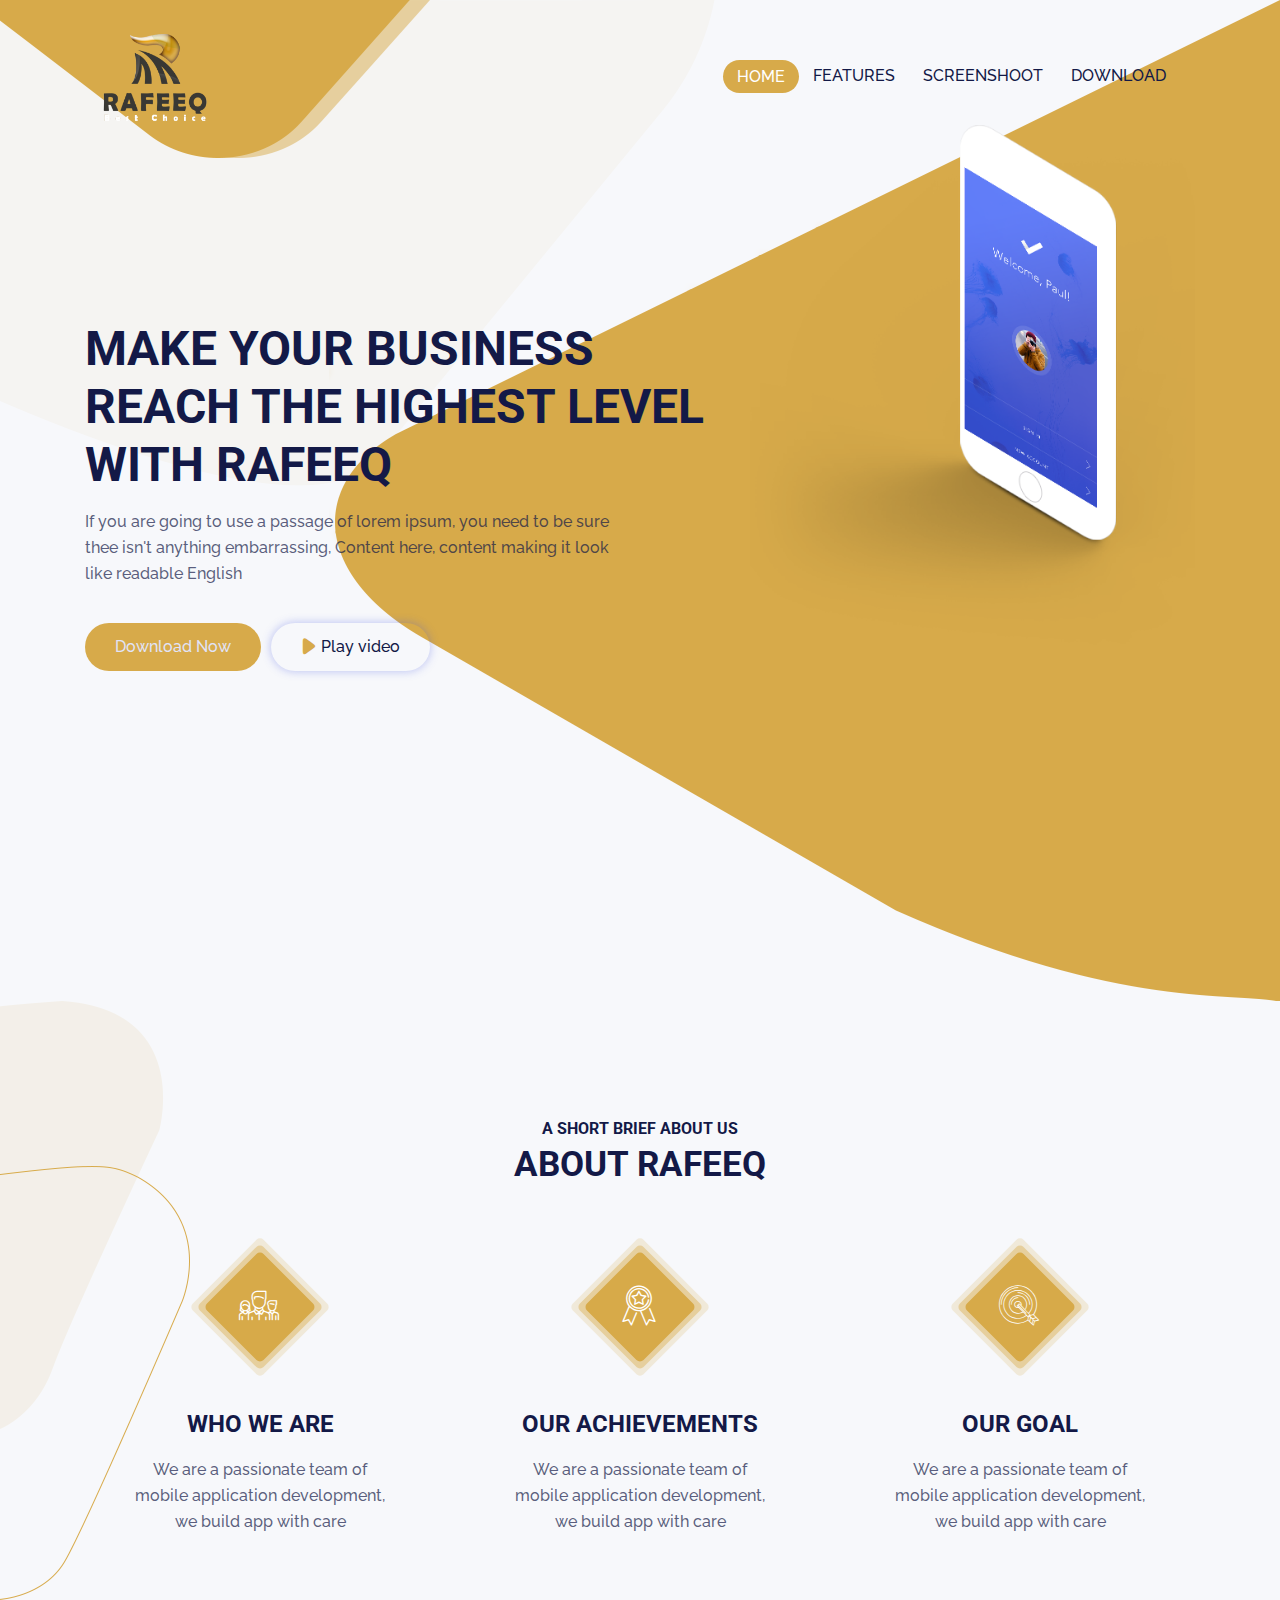
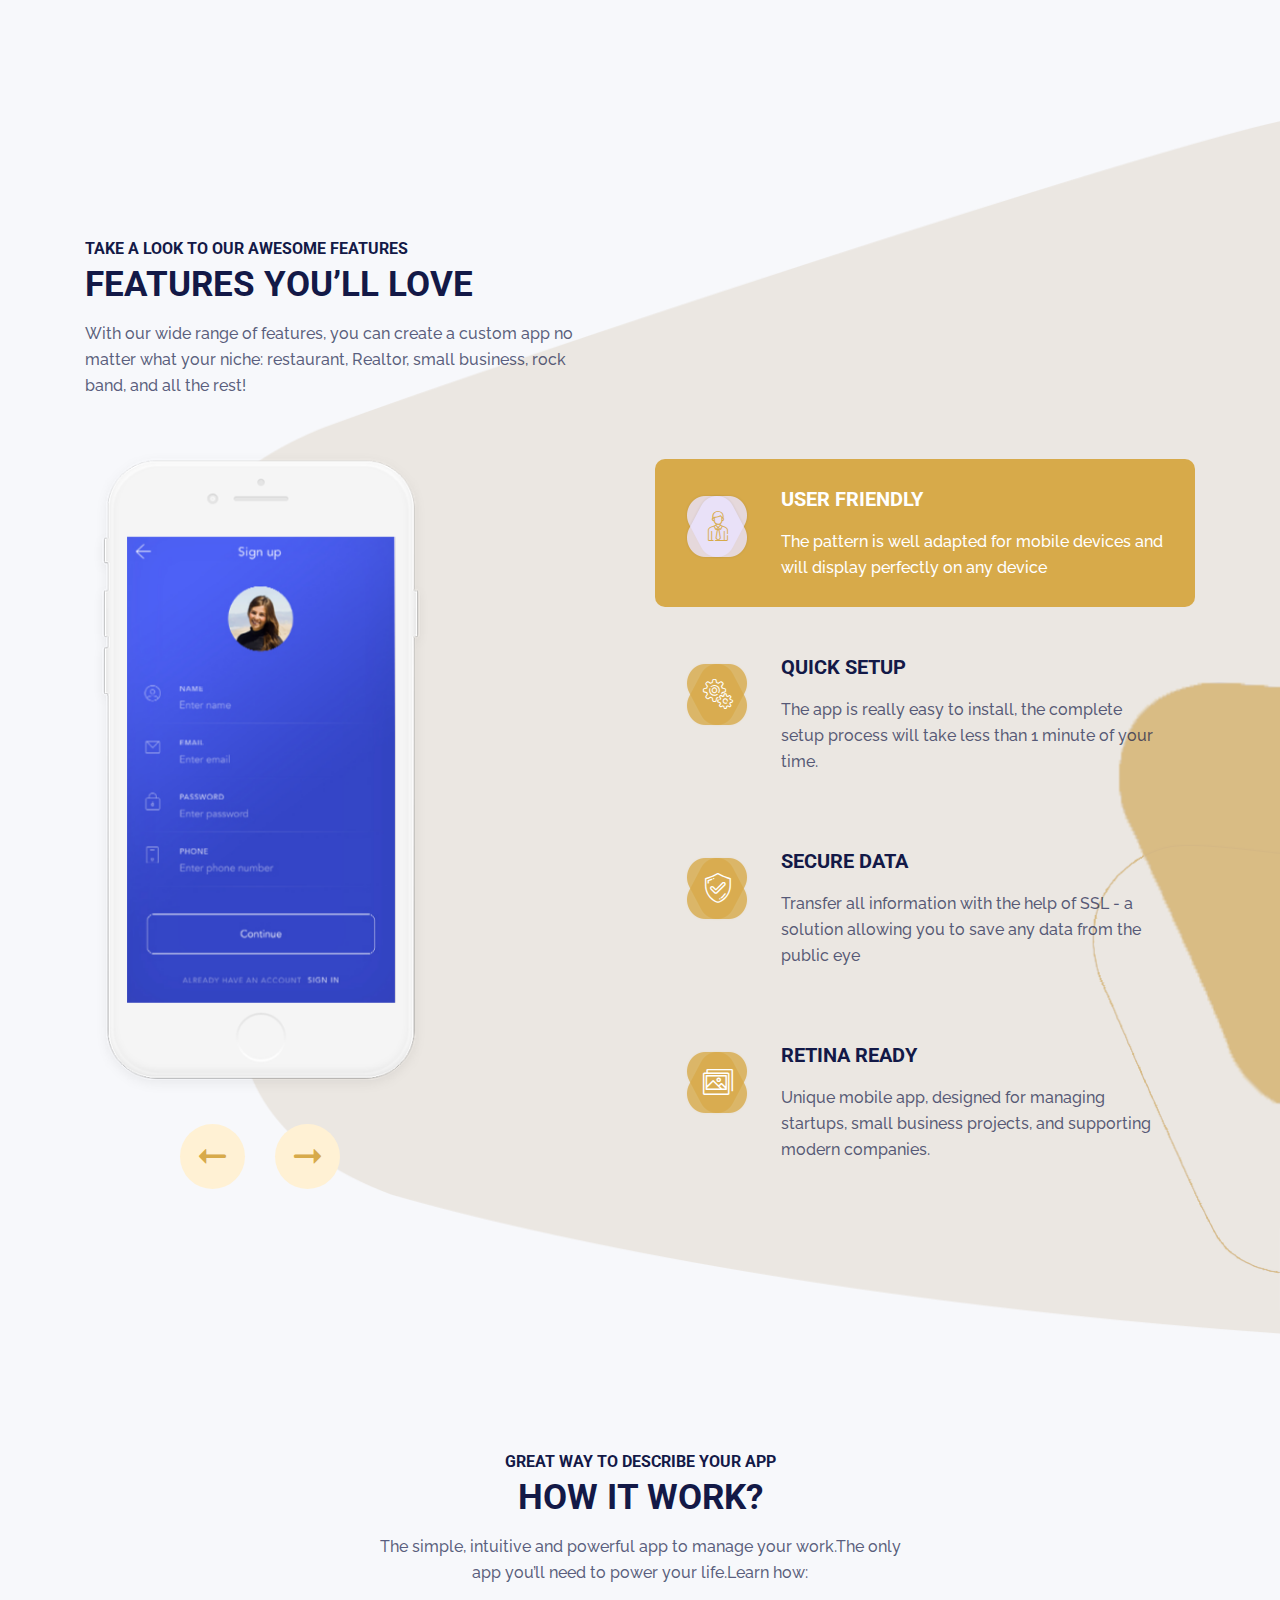
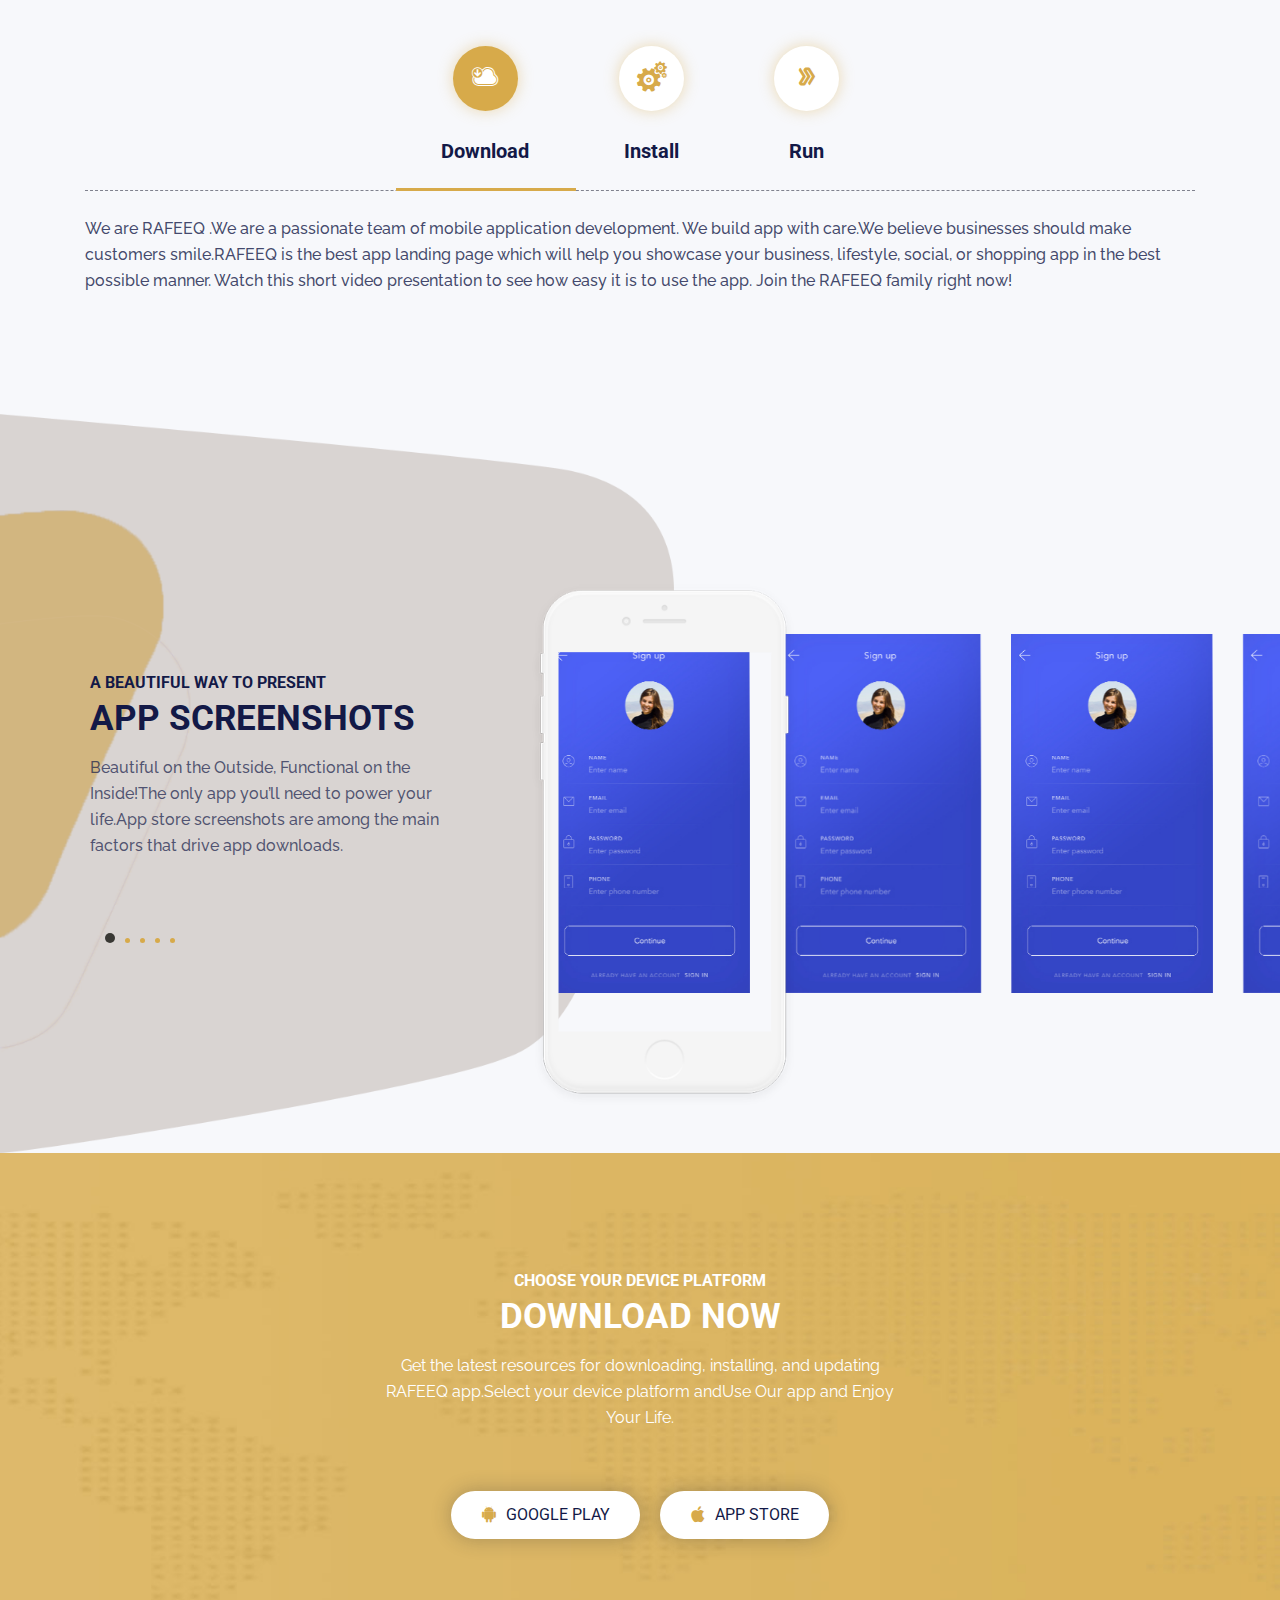
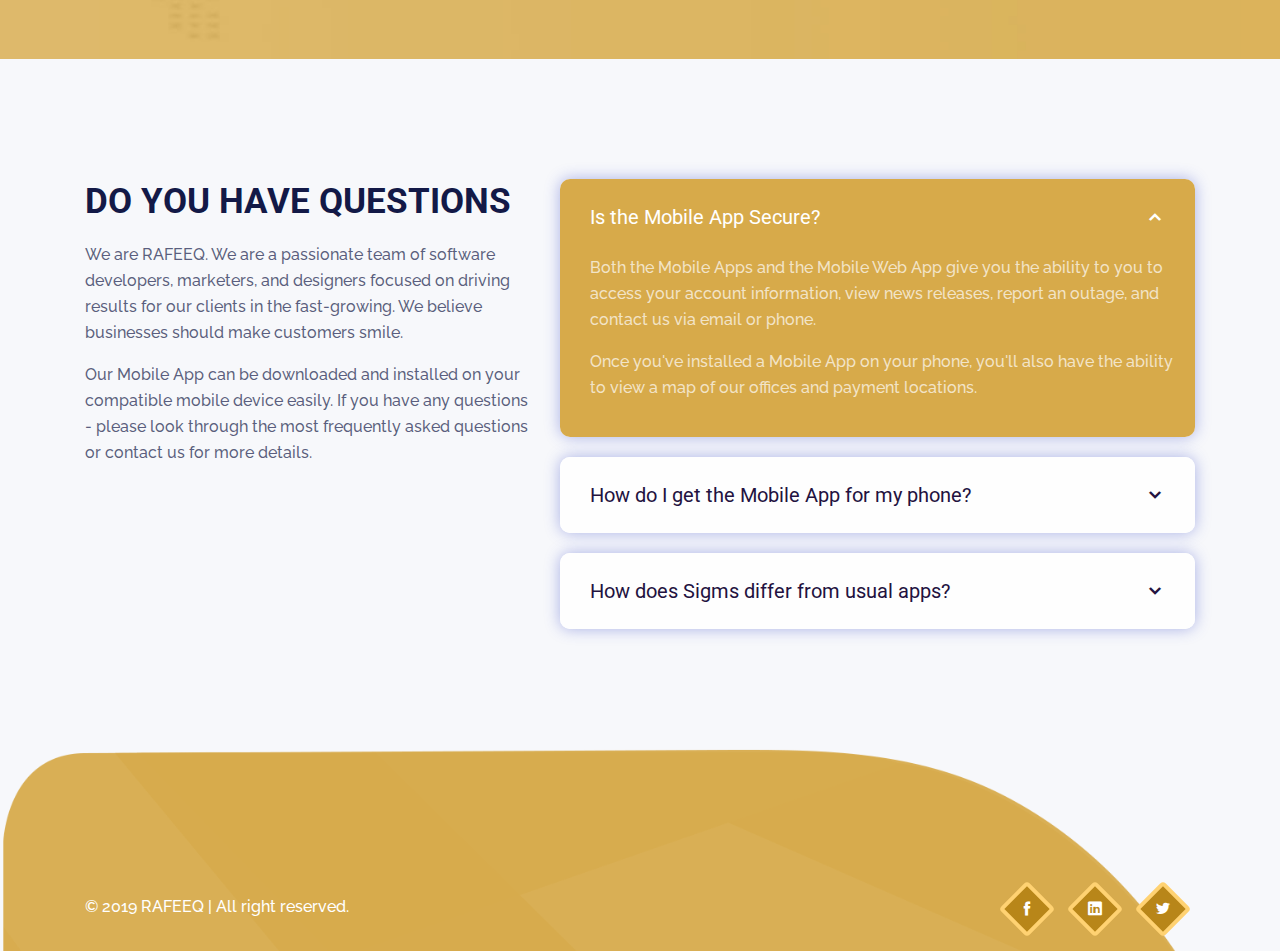
==== index.html @ 451d3808 "filnal" ====
<!DOCTYPE html>
<html lang="en">


<head>
    <meta charset="utf-8">
    <meta http-equiv="X-UA-Compatible" content="IE=edge">
    <meta name="viewport" content="width=device-width, initial-scale=1">
    <title>RAFEEQ</title>
    <!--bootstrap css-->
    <link rel="stylesheet" href="assets/css/bootstrap.min.css">
    <!--magnific popup css-->
    <link rel="stylesheet" href="assets/css/magnific-popup.css">
    <!--icofont css-->
    <link rel="stylesheet" href="assets/css/icofont.min.css">
    <!--icomoon css-->
    <link rel="stylesheet" href="assets/css/icomoon.css">
    <!--swiper css-->
    <link rel="stylesheet" href="assets/css/swiper.min.css">
    <!--owl carousel css-->
    <link rel="stylesheet" href="assets/css/owl.carousel.min.css">
    <!--animate css-->
    <link rel="stylesheet" href="assets/css/animate.css">
    <!--style css-->
    <link rel="stylesheet" href="assets/css/style.css">
    <!--responsive css-->
    <link rel="stylesheet" href="assets/css/responsive.css">
</head>

<body class="home-one">
    <!--start preloader-->
    <div class="preloader">
        <div class="spinner">
            <div class="double-bounce1"></div>
            <div class="double-bounce2"></div>
        </div>
    </div>
    <!--end preloader-->
    <!--start header-->
    <header id="header" class="style-one">
        <div class="container">
            <nav class="navbar navbar-expand-lg">
                <div class="container">
                    <!--Logo-->
                    <div id="logo">
                        <a class="logo" href="#"><img src="assets/images/1.png" alt="logo"></a>
                    </div>
                    <button class="navbar-toggler" type="button" data-toggle="collapse" data-target="#navbarContent" aria-controls="navbarContent" aria-expanded="false" aria-label="Toggle navigation">
                        <span class="icon-bar"><i class="icofont-navigation-menu"></i></span>
                    </button>
                    <!--navbar links-->
                    <div class="collapse navbar-collapse" id="navbarContent">
                        <ul class="navbar-nav ml-auto v1">
                            <li class="nav-item">
                                <a class="nav-link active" href="#" data-scroll-nav="0">HOME</a>
                            </li>
                            <li class="nav-item">
                                <a class="nav-link" href="#" data-scroll-nav="1">FEATURES</a>
                            </li>
                            <li class="nav-item">
                                <a class="nav-link" href="#" data-scroll-nav="2">SCREENSHOOT</a>
                            </li>
                            <li class="nav-item">
                                <a class="nav-link" href="#" data-scroll-nav="5">DOWNLOAD</a>
                            </li>
                        </ul>
                    </div>
                </div>
            </nav>
        </div>
    </header>
    <!--end header-->
    <!--start hero area-->
    <section id="hero-area" class="bg" data-scroll-index="0">
        <div class="container">
            <div class="row">
                <!--start hero content-->
                <div class="col-lg-7 col-md-6">
                    <div class="hero-content">
                        <h1>Make your business reach the highest level with RAFEEQ</h1>
                        <p>If you are going to use a passage of lorem ipsum, you need to be sure thee isn't anything embarrassing, Content here, content making it look like readable English</p>
                        <div class="hero-btns">
                            <a class="bg" href="#">Download Now</a><a class="popup-video" href="https://www.youtube.com/watch?v=clXBiR01kUM"><i class="icofont-ui-play"></i> Play video</a>
                        </div>
                    </div>
                </div>
                <!--end hero content-->

                <!--start hero image-->
                <div class="col-lg-5 col-md-6">
                    <div class="hero-image">
                        <img src="assets/images/mobile-1.png" class="img-fluid" alt="">
                    </div>
                </div>
                <!--end hero content-->
            </div>
            <!--start download info-->
            <div class="download-info row">

            </div>
            <!--end download info-->
        </div>
    </section>
    <!--end hero area-->
    <!--start about area-->
    <section id="about-area" class="bg">
        <div class="container">
            <div class="row">
                <!--start section heading-->
                <div class="col-lg-8 offset-lg-2">
                    <div class="section-heading text-center">
                        <h5>A Short brief about us</h5>
                        <h2>About RAFEEQ</h2>
                    </div>
                </div>
                <!--end section heading-->
            </div>
            <div class="row">
                <!--start about single-->
                <div class="col-md-4">
                    <div class="about-single text-center">
                        <div class="icon">
                            <i class="icon-team"></i>
                        </div>
                        <h3>who we are</h3>
                        <p>We are a passionate team of mobile application development, we build app with care</p>
                    </div>
                </div>
                <!--end about single-->
                <!--start about single-->
                <div class="col-md-4">
                    <div class="about-single text-center">
                        <div class="icon">
                            <i class="icon-badge"></i>
                        </div>
                        <h3>our achievements</h3>
                        <p>We are a passionate team of mobile application development, we build app with care</p>
                    </div>
                </div>
                <!--end about single-->
                <!--start about single-->
                <div class="col-md-4">
                    <div class="about-single text-center">
                        <div class="icon">
                            <i class="icon-archery"></i>
                        </div>
                        <h3>our goal</h3>
                        <p>We are a passionate team of mobile application development, we build app with care</p>
                    </div>
                </div>
                <!--end about single-->
            </div>
        </div>
    </section>
    <!--end about area-->
    <!--start features area-->
    <section id="features-area" class="bg" data-scroll-index="1">
        <div class="container">
            <div class="row">
                <!--start section heading-->
                <div class="col-lg-6 col-md-8">
                    <div class="section-heading pr-4">
                        <h5>take a look to our awesome features</h5>
                        <h2>Features you’ll love</h2>
                        <p>With our wide range of features, you can create a custom app no matter what your niche: restaurant, Realtor, small business, rock band, and all the rest!</p>
                    </div>
                </div>
                <!--end section heading-->
            </div>
            <div class="row">
                <!--start features carousel-->
                <div class="col-lg-4 col-md-6">
                    <div class="feature-screen">
                        <div class="feature-frame"></div>
                        <div class="features-carousel owl-carousel">
                            <div class="feat-screen-single">
                                <img src="assets/images/app-screen-1.jpg" class="img-fluid" alt="">
                            </div>
                            <div class="feat-screen-single">
                                <img src="assets/images/app-screen-2.jpg" class="img-fluid" alt="">
                            </div>
                            <div class="feat-screen-single">
                                <img src="assets/images/app-screen-3.jpg" class="img-fluid" alt="">
                            </div>
                            <div class="feat-screen-single">
                                <img src="assets/images/app-screen-2.jpg" class="img-fluid" alt="">
                            </div>
                        </div>
                    </div>
                </div>
                <!--end features carousel-->
                <!--start features items area-->
                <div class="col-lg-6 offset-lg-2 col-md-6">
                    <!--start features single-->
                    <div class="features-single">
                        <a data-owl-item="1" class="feature-link active">
                            <div class="icon">
                                <i class="icon-employee"></i>
                            </div>
                            <div class="content">
                                <h4>User Friendly</h4>
                                <p>The pattern is well adapted for mobile devices and will display perfectly on any device</p>
                            </div>
                        </a>
                    </div>
                    <!--end features single-->
                    <!--start features single-->
                    <div class="features-single">
                        <a data-owl-item="2" class="feature-link">
                            <div class="icon">
                                <i class="icon-gears"></i>
                            </div>
                            <div class="content">
                                <h4>Quick Setup</h4>
                                <p>The app is really easy to install, the complete setup process will take less than 1 minute of your time.</p>
                            </div>
                        </a>
                    </div>
                    <!--end features single-->
                    <!--start features single-->
                    <div class="features-single">
                        <a data-owl-item="3" class="feature-link">
                            <div class="icon">
                                <i class="icon-secure-shield"></i>
                            </div>
                            <div class="content">
                                <h4>Secure Data</h4>
                                <p>Transfer all information with the help of SSL - a solution allowing you to save any data from the public eye</p>
                            </div>
                        </a>
                    </div>
                    <!--end features single-->
                    <!--start features single-->
                    <div class="features-single">
                        <a data-owl-item="4" class="feature-link">
                            <div class="icon">
                                <i class="icon-pictures"></i>
                            </div>
                            <div class="content">
                                <h4>Retina Ready</h4>
                                <p>Unique mobile app, designed for managing startups, small business projects, and supporting modern companies.</p>
                            </div>
                        </a>
                    </div>
                    <!--end features single-->
                </div>
                <!--end features items area-->
            </div>
        </div>
    </section>
    <!--end features area-->

    <!--start how work area-->
    <section id="how-work-area">
        <div class="container">
            <div class="row">
                <!--start section heading-->
                <div class="col-lg-6 offset-lg-3 col-md-8 offset-md-2">
                    <div class="section-heading text-center">
                        <h5>Great Way to Describe Your App</h5>
                        <h2>how it work?</h2>
                        <p>The simple, intuitive and powerful app to manage your work.The only app you’ll need to power your life.Learn how:</p>
                    </div>
                </div>
                <!--end section heading-->
            </div>
            <div class="row">
                <!--start tab content-->
                <div class="col-md-12">
                    <ul class="nav nav-tabs justify-content-center" id="how-work-tab" role="tablist">
                        <li class="nav-item text-center">
                            <a class="nav-link active bx-shadow" data-toggle="tab" href="#download" role="tab" aria-controls="download" aria-selected="true"><i class="icofont-cloud-download"></i></a>
                            <span>Download</span>
                        </li>
                        <li class="nav-item text-center">
                            <a class="nav-link bx-shadow" data-toggle="tab" href="#install" role="tab" aria-controls="install" aria-selected="false"><i class="icofont-ui-settings"></i></a>
                            <span>Install</span>
                        </li>
                        <li class="nav-item text-center">
                            <a class="nav-link bx-shadow" data-toggle="tab" href="#run" role="tab" aria-controls="run" aria-selected="false"><i class="icofont-stylish-right"></i></a>
                            <span>Run</span>
                        </li>
                    </ul>
                    <div class="tab-content" id="how-work-tab-cont">
                        <div class="tab-pane fade show active" id="download" role="tabpanel" aria-labelledby="download">
                            We are RAFEEQ .We are a passionate team of mobile application development. We build app with care.We believe businesses should make customers smile.RAFEEQ is the best app landing page which will help you showcase your business, lifestyle, social, or shopping app in the best possible manner. Watch this short video presentation to see how easy it is to use the app. Join the RAFEEQ family right now!
                        </div>
                        <div class="tab-pane fade" id="install" role="tabpanel" aria-labelledby="install">
                            Lorem ipsum dolor sit amet, consectetuer adipiscing elit. Phasellus hendrerit. Pellentesque aliquet nibh nec urna. In nisi neque, aliquet vel, dapibus id, mattis vel, nisi. Sed pretium, ligula sollicitudin laoreet viverra, tortor libero sodales leo, eget blandit nunc tortor eu nibh. Nullam mollis. Ut justo. Suspendisse potenti.
                        </div>
                        <div class="tab-pane fade" id="run" role="tabpanel" aria-labelledby="run">
                            Sed egestas, ante et vulputate volutpat, eros pede semper est, vitae luctus metus libero eu augue. Morbi purus libero, faucibus adipiscing, commodo quis, gravida id, est. Sed lectus. Praesent elementum hendrerit tortor. Sed semper lorem at felis. Vestibulum volutpat, lacus a ultrices sagittis, mi neque euismod dui, eu pulvinar nunc sapien ornare nisl. Phasellus pede arcu, dapibus eu, fermentum.
                        </div>
                    </div>
                </div>
                <!--end tab content-->
            </div>
        </div>
    </section>
    <!--end how work area-->
    <!--start screenshot area-->
    <section id="screen-area" class="bg" data-scroll-index="2">
        <div class="container-fluid">
            <div class="row">
                <!--start section heading-->
                <div class="col-md-5">
                    <div class="section-heading screen">
                        <h5>A beautiful way to present</h5>
                        <h2>app screenshots</h2>
                        <p>Beautiful on the Outside, Functional on the Inside!The only app you’ll need to power your life.App store screenshots are among the main factors that drive app downloads.</p>
                    </div>
                </div>
                <!--end section heading-->
                <div class="col-md-7">
                    <div class="screen-carousel-wrap-default">
                        <div class="app-frame-default">
                            <img class="img-fluid" src="assets/images/app-frame.png" alt="image">
                        </div>
                        <div class="screen-carousel-default owl-carousel">
                            <div class="screen-single">
                                <img class="img-fluid" src="assets/images/app-screen-1.jpg" alt="image">
                            </div>
                            <div class="screen-single">
                                <img class="img-fluid" src="assets/images/app-screen-1.jpg" alt="image">
                            </div>
                            <div class="screen-single">
                                <img class="img-fluid" src="assets/images/app-screen-1.jpg" alt="image">
                            </div>
                            <div class="screen-single">
                                <img class="img-fluid" src="assets/images/app-screen-1.jpg" alt="image">
                            </div>
                            <div class="screen-single">
                                <img class="img-fluid" src="assets/images/app-screen-1.jpg" alt="image">
                            </div>
                            <div class="screen-single">
                                <img class="img-fluid" src="assets/images/app-screen-1.jpg" alt="image">
                            </div>
                            <div class="screen-single">
                                <img class="img-fluid" src="assets/images/app-screen-1.jpg" alt="image">
                            </div>
                            <div class="screen-single">
                                <img class="img-fluid" src="assets/images/app-screen-1.jpg" alt="image">
                            </div>
                            <div class="screen-single">
                                <img class="img-fluid" src="assets/images/app-screen-1.jpg" alt="image">
                            </div>
                            <div class="screen-single">
                                <img class="img-fluid" src="assets/images/app-screen-1.jpg" alt="image">
                            </div>
                            <div class="screen-single">
                                <img class="img-fluid" src="assets/images/app-screen-1.jpg" alt="image">
                            </div>
                            <div class="screen-single">
                                <img class="img-fluid" src="assets/images/app-screen-1.jpg" alt="image">
                            </div>
                            <div class="screen-single">
                                <img class="img-fluid" src="assets/images/app-screen-1.jpg" alt="image">
                            </div>
                            <div class="screen-single">
                                <img class="img-fluid" src="assets/images/app-screen-1.jpg" alt="image">
                            </div>
                            <div class="screen-single">
                                <img class="img-fluid" src="assets/images/app-screen-1.jpg" alt="image">
                            </div>
                            <div class="screen-single">
                                <img class="img-fluid" src="assets/images/app-screen-1.jpg" alt="image">
                            </div>
                            <div class="screen-single">
                                <img class="img-fluid" src="assets/images/app-screen-1.jpg" alt="image">
                            </div>
                        </div>
                    </div>
                </div>
            </div>
        </div>
    </section>
    <!--start screenshot area-->
    <!--start download area-->
    <section id="download-area" class="bg bg-cover" data-scroll-index="5">
        <div class="container">
            <div class="row">
                <!--start section heading-->
                <div class="col-lg-6 offset-lg-3 col-md-10 offset-md-1">
                    <div class="section-heading text-center">
                        <h5 class="text-white">Choose your device platform</h5>
                        <h2 class="text-white">Download now</h2>
                        <p class="text-white font-weight-normal">Get the latest resources for downloading, installing, and updating RAFEEQ app.Select your device platform andUse Our app and Enjoy Your Life. </p>
                    </div>
                </div>
                <!--end section heading-->
            </div>
            <div class="row">
                <!--start download buttons-->
                <div class="col-lg-12">
                    <div class="download-btns text-center">
                        <ul>
                            <li><a href="#"><i class="icofont-brand-android-robot"></i> GOOGLE PLAY</a></li>
                            <li><a href="#"><i class="icofont-brand-apple"></i> APP STORE</a></li>
                        </ul>
                    </div>
                </div>
                <!--end download buttons-->
            </div>
        </div>
    </section>
    <!--end download area-->
    <!--start faq area-->
    <section id="faq-area">
        <div class="container">
            <div class="row">
                <div class="col-lg-5 col-md-6">
                    <div class="faq-content">
                        <h2>Do you have questions</h2>
                        <p>We are RAFEEQ. We are a passionate team of software developers, marketers, and designers focused on driving results for our clients in the fast-growing. We believe businesses should make customers smile.</p>
                        <p>Our Mobile App can be downloaded and installed on your compatible mobile device easily. If you have any questions - please look through the most frequently asked questions or contact us for more details.</p>
                    </div>
                </div>
                <!--start faq accordian-->
                <div class="col-lg-7 col-md-6">
                    <div id="accordion" class="bg" role="tablist">
                        <!--start faq single-->
                        <div class="card">
                            <div class="card-header active" role="tab" id="headingOne">
                                <h5 class="mb-0">
                                    <a data-toggle="collapse" href="#collapseOne" aria-expanded="true" aria-controls="collapseOne">Is the Mobile App Secure?</a>
                                </h5>
                            </div>
                            <div id="collapseOne" class="collapse show" role="tabpanel" aria-labelledby="headingOne" data-parent="#accordion">
                                <div class="card-body">
                                    <p class="text-light">Both the Mobile Apps and the Mobile Web App give you the ability to you to access your account information, view news releases, report an outage, and contact us via email or phone.</p>
                                    <p class="text-light">Once you've installed a Mobile App on your phone, you'll also have the ability to view a map of our offices and payment locations.</p>
                                </div>
                            </div>
                        </div>
                        <!--end faq single-->
                        <!--start faq single-->
                        <div class="card">
                            <div class="card-header" role="tab" id="headingTwo">
                                <h5 class="mb-0">
                                    <a class="collapsed" data-toggle="collapse" href="#collapseTwo" aria-expanded="false" aria-controls="collapseTwo">How do I get the Mobile App for my phone?</a>
                                </h5>
                            </div>
                            <div id="collapseTwo" class="collapse" role="tabpanel" aria-labelledby="headingTwo" data-parent="#accordion">
                                <div class="card-body">
                                    <p class="text-light">Both the Mobile Apps and the Mobile Web App give you the ability to you to access your account information, view news releases, report an outage, and contact us via email or phone.</p>
                                    <p class="text-light">Once you've installed a Mobile App on your phone, you'll also have the ability to view a map of our offices and payment locations.</p>
                                </div>
                            </div>
                        </div>
                        <!--end faq single-->
                        <!--start faq single-->
                        <div class="card">
                            <div class="card-header" role="tab" id="headingThree">
                                <h5 class="mb-0">
                                    <a class="collapsed" data-toggle="collapse" href="#collapseThree" aria-expanded="false" aria-controls="collapseThree">How does Sigms differ from usual apps? </a>
                                </h5>
                            </div>
                            <div id="collapseThree" class="collapse" role="tabpanel" aria-labelledby="headingThree" data-parent="#accordion">
                                <div class="card-body">
                                    <p class="text-light">Both the Mobile Apps and the Mobile Web App give you the ability to you to access your account information, view news releases, report an outage, and contact us via email or phone.</p>
                                    <p class="text-light">Once you've installed a Mobile App on your phone, you'll also have the ability to view a map of our offices and payment locations.</p>
                                </div>
                            </div>
                        </div>
                        <!--end faq single-->
                    </div>
                </div>
                <!--end faq accordian-->
            </div>
        </div>
    </section>
    <!--end faq area-->
    <!--start footer-->
    <footer id="footer" class="bg bg-cover">
        <div class="container">
            <div class="footer-bottom">
                <div class="row">
                    <div class="col-md-6">
                        <div class="copyright-text">
                            <p class="text-white m-0">&copy; 2019 RAFEEQ | All right reserved.</p>
                        </div>
                    </div>
                    <div class="col-md-6">
                        <div class="footer-social text-right">
                            <ul>
                                <li><a href="#"><span><i class="icofont-facebook"></i></span></a></li>
                                <li><a href="#"><span><i class="icofont-linkedin"></i></span></a></li>
                                <li><a href="#"><span><i class="icofont-twitter"></i></span></a></li>
                            </ul>
                        </div>
                    </div>
                </div>
            </div>
        </div>
    </footer>
    <!--end footer-->
    <!--jQuery js-->
    <script src="assets/js/jquery-3.3.1.min.js"></script>
    <!--proper js-->
    <script src="assets/js/popper.min.js"></script>
    <!--bootstrap js-->
    <script src="assets/js/bootstrap.min.js"></script>
    <!--swiper js-->
    <script src="assets/js/swiper.min.js"></script>
    <!--counter js-->
    <script src="assets/js/waypoints.js"></script>
    <script src="assets/js/counterup.min.js"></script>
    <!--magnic popup js-->
    <script src="assets/js/magnific-popup.min.js"></script>
    <!--owl carousel js-->
    <script src="assets/js/owl.carousel.min.js"></script>
    <!--scrollIt js-->
    <script src="assets/js/scrollIt.min.js"></script>
    <!--validator js-->
    <script src="assets/js/validator.min.js"></script>
    <!--contact js-->
    <script src="assets/js/contact.js"></script>
    <!--main js-->
    <script src="assets/js/custom.js"></script>

</body>


</html>
---- assets/css/icomoon.css ----
@font-face {
  font-family: 'icomoon';
  src:  url('../fonts/icomoonded3.eot?m8hnq7');
  src:  url('../fonts/icomoonded3.eot?m8hnq7#iefix') format('embedded-opentype'),
    url('../fonts/icomoonded3.ttf?m8hnq7') format('truetype'),
    url('../fonts/icomoonded3.woff?m8hnq7') format('woff'),
    url('../fonts/icomoonded3.svg?m8hnq7#icomoon') format('svg');
  font-weight: normal;
  font-style: normal;
}

[class^="icon-"], [class*=" icon-"] {
  /* use !important to prevent issues with browser extensions that change fonts */
  font-family: 'icomoon' !important;
  speak: none;
  font-style: normal;
  font-weight: normal;
  font-variant: normal;
  text-transform: none;
  line-height: 1;

  /* Better Font Rendering =========== */
  -webkit-font-smoothing: antialiased;
  -moz-osx-font-smoothing: grayscale;
}

.icon-archery:before {
  content: "\e900";
}
.icon-badge:before {
  content: "\e901";
}
.icon-cloud-computing:before {
  content: "\e902";
}
.icon-dimond:before {
  content: "\e903";
}
.icon-download-cloud:before {
  content: "\e904";
}
.icon-employee:before {
  content: "\e905";
}
.icon-gears:before {
  content: "\e906";
}
.icon-hand:before {
  content: "\e907";
}
.icon-pictures:before {
  content: "\e908";
}
.icon-plane:before {
  content: "\e909";
}
.icon-right-arrow:before {
  content: "\e90a";
}
.icon-rocket:before {
  content: "\e90b";
}
.icon-secure-shield:before {
  content: "\e90c";
}
.icon-shooting-star:before {
  content: "\e90d";
}
.icon-smartphone:before {
  content: "\e90e";
}
.icon-support:before {
  content: "\e90f";
}
.icon-team1:before {
  content: "\e910";
}
.icon-team:before {
  content: "\e911";
}
.icon-trophy:before {
  content: "\e912";
}
.icon-utensils:before {
  content: "\e913";
}
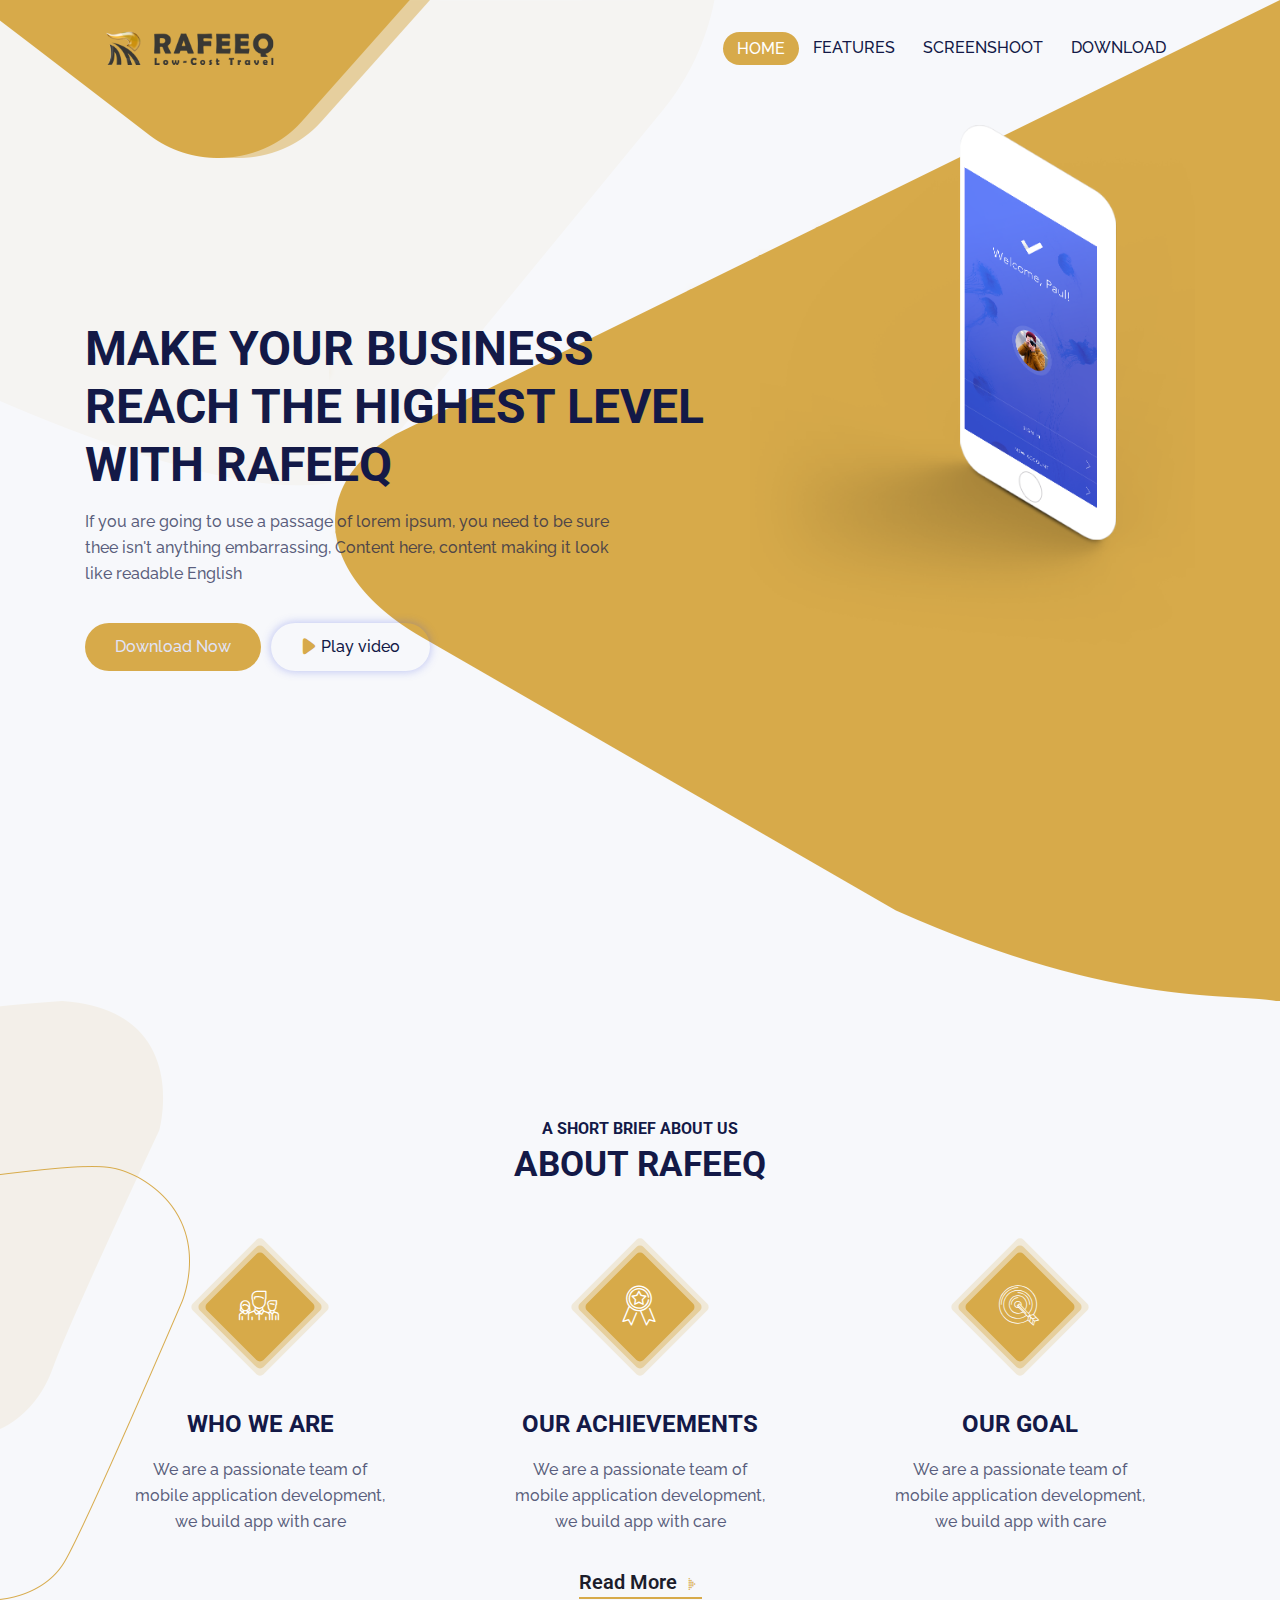
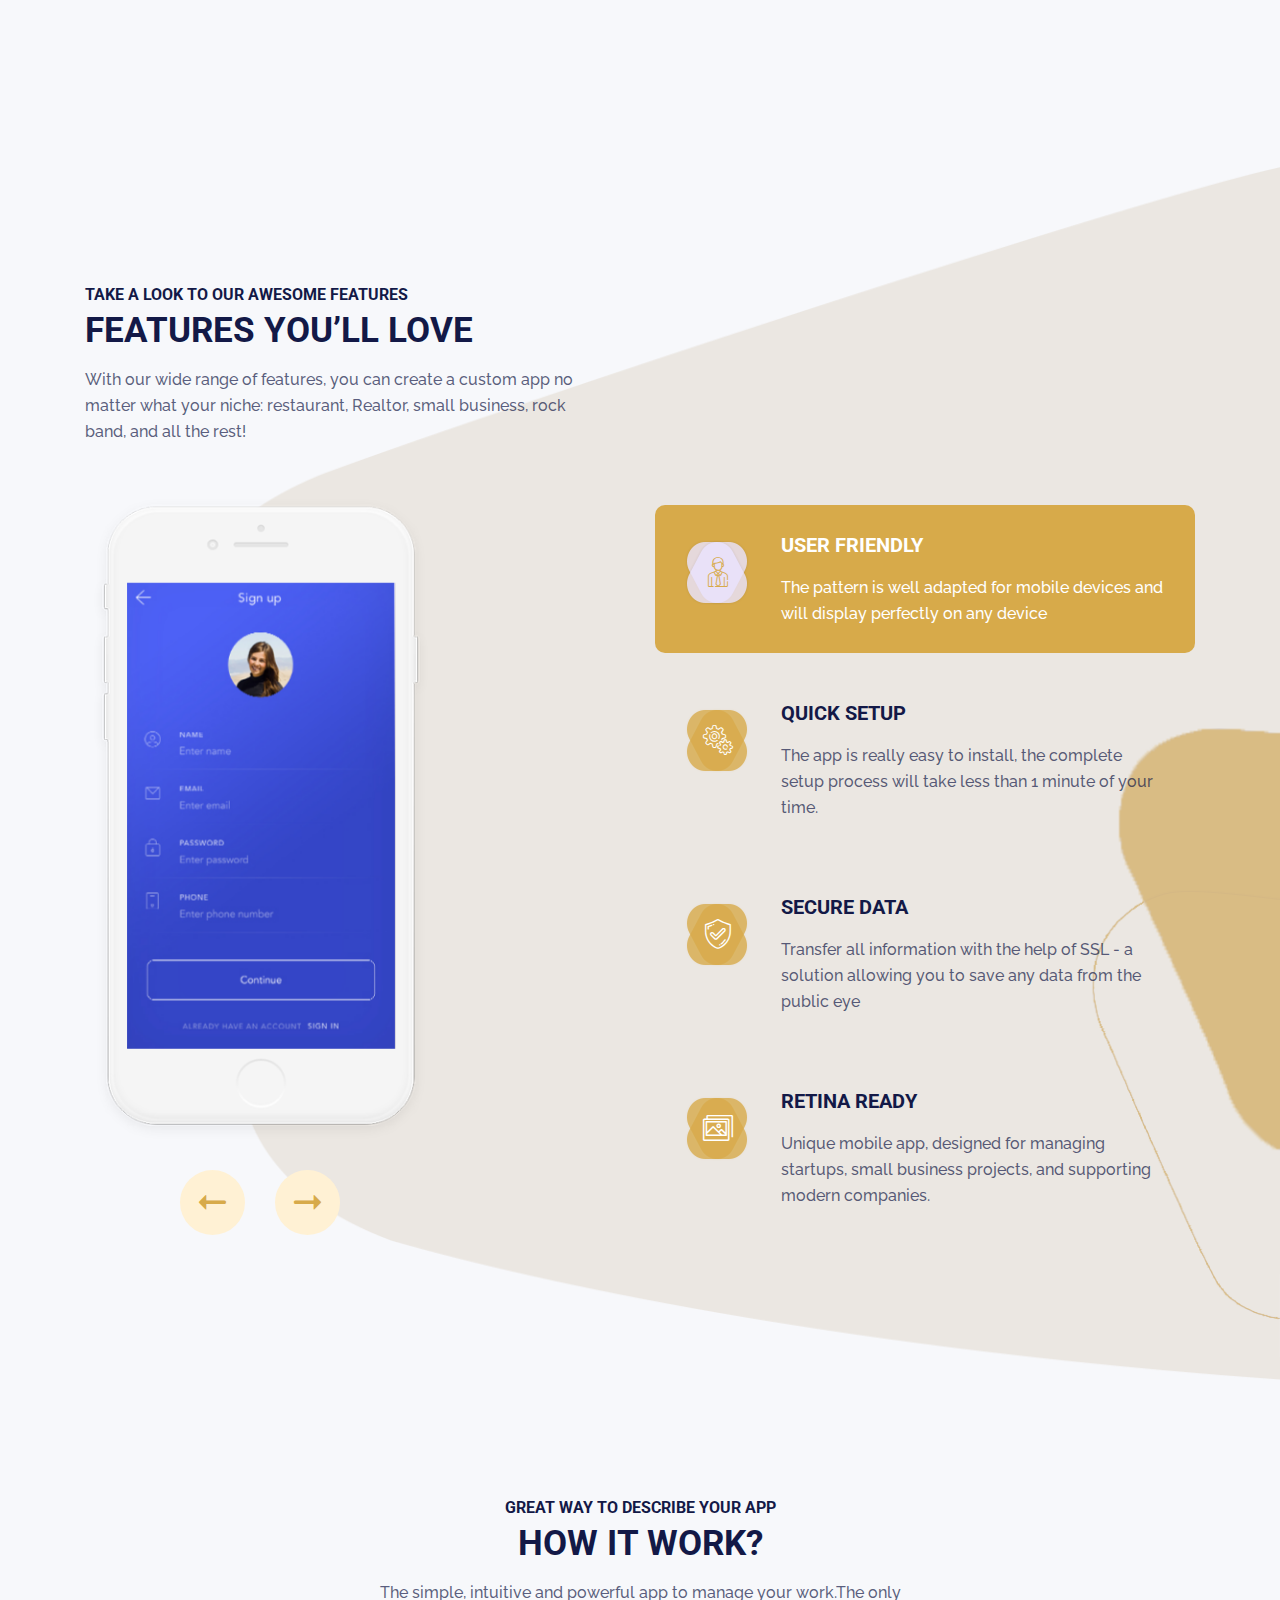
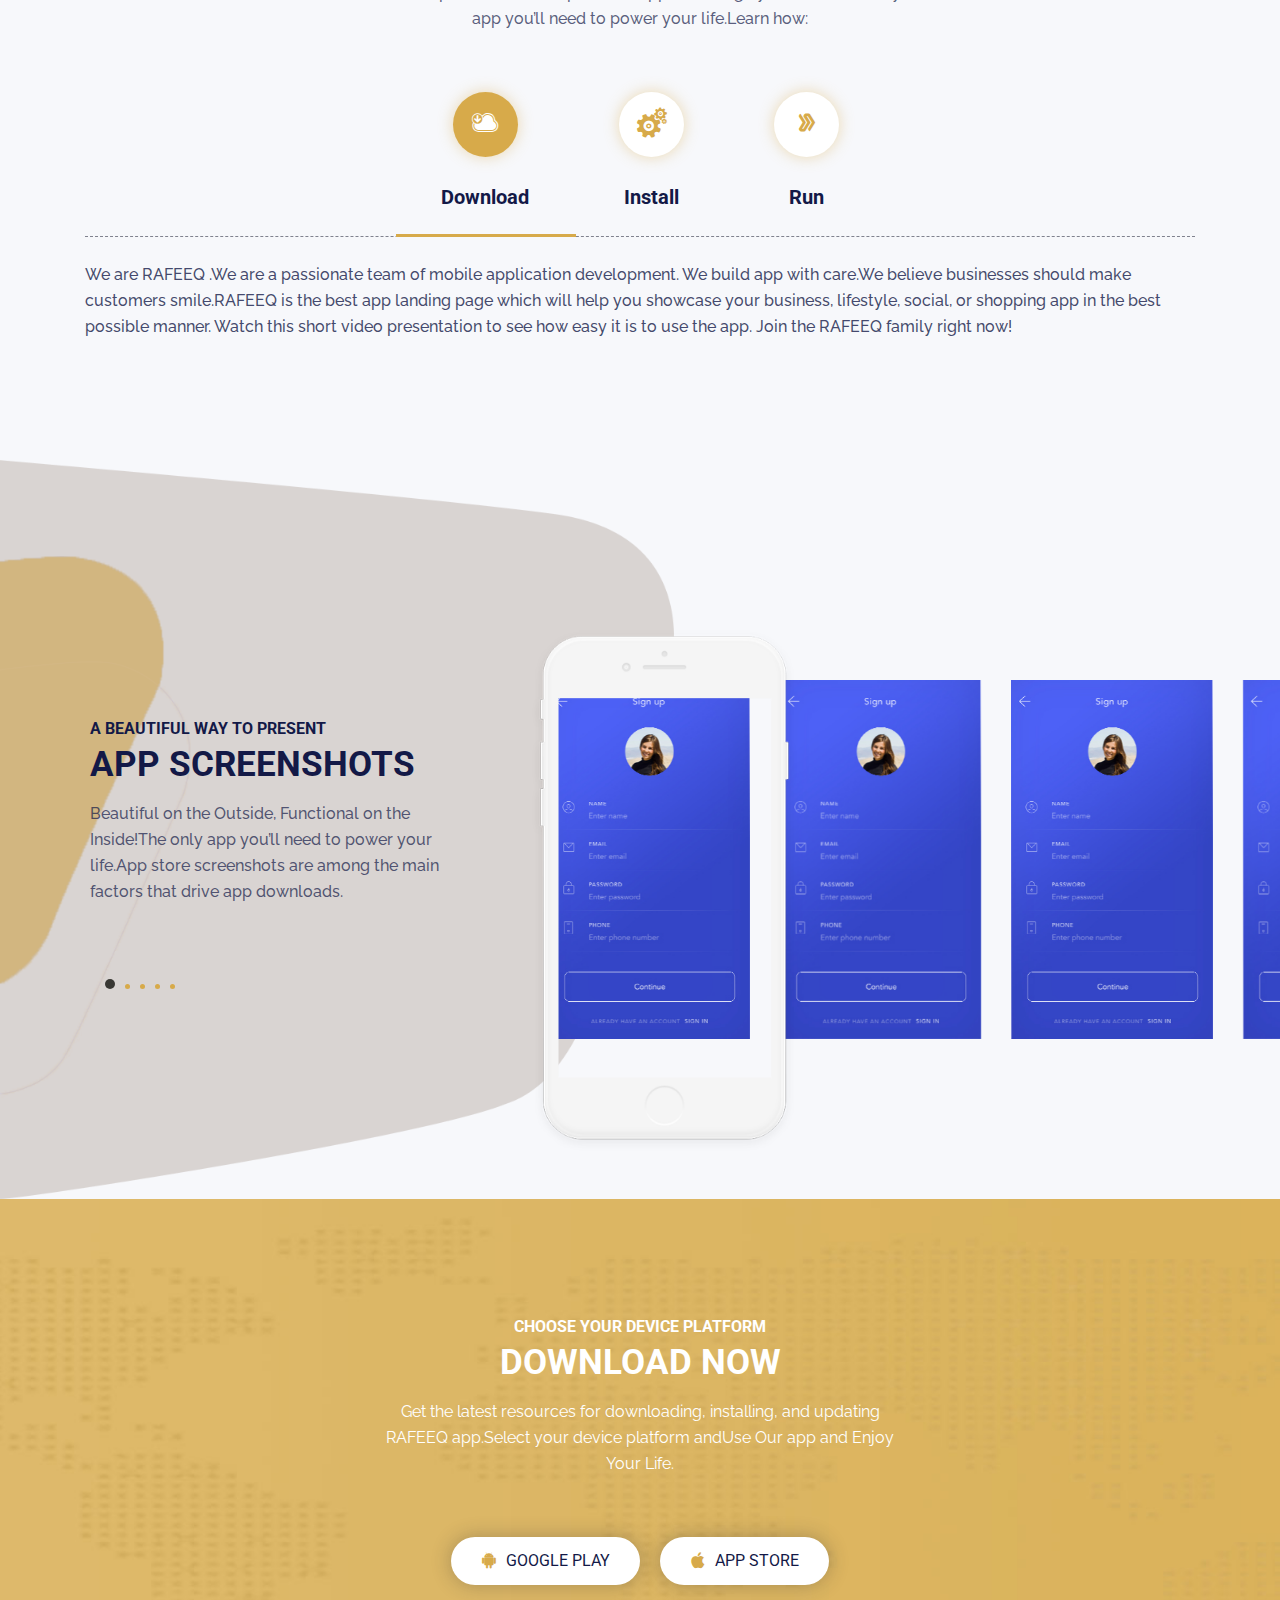
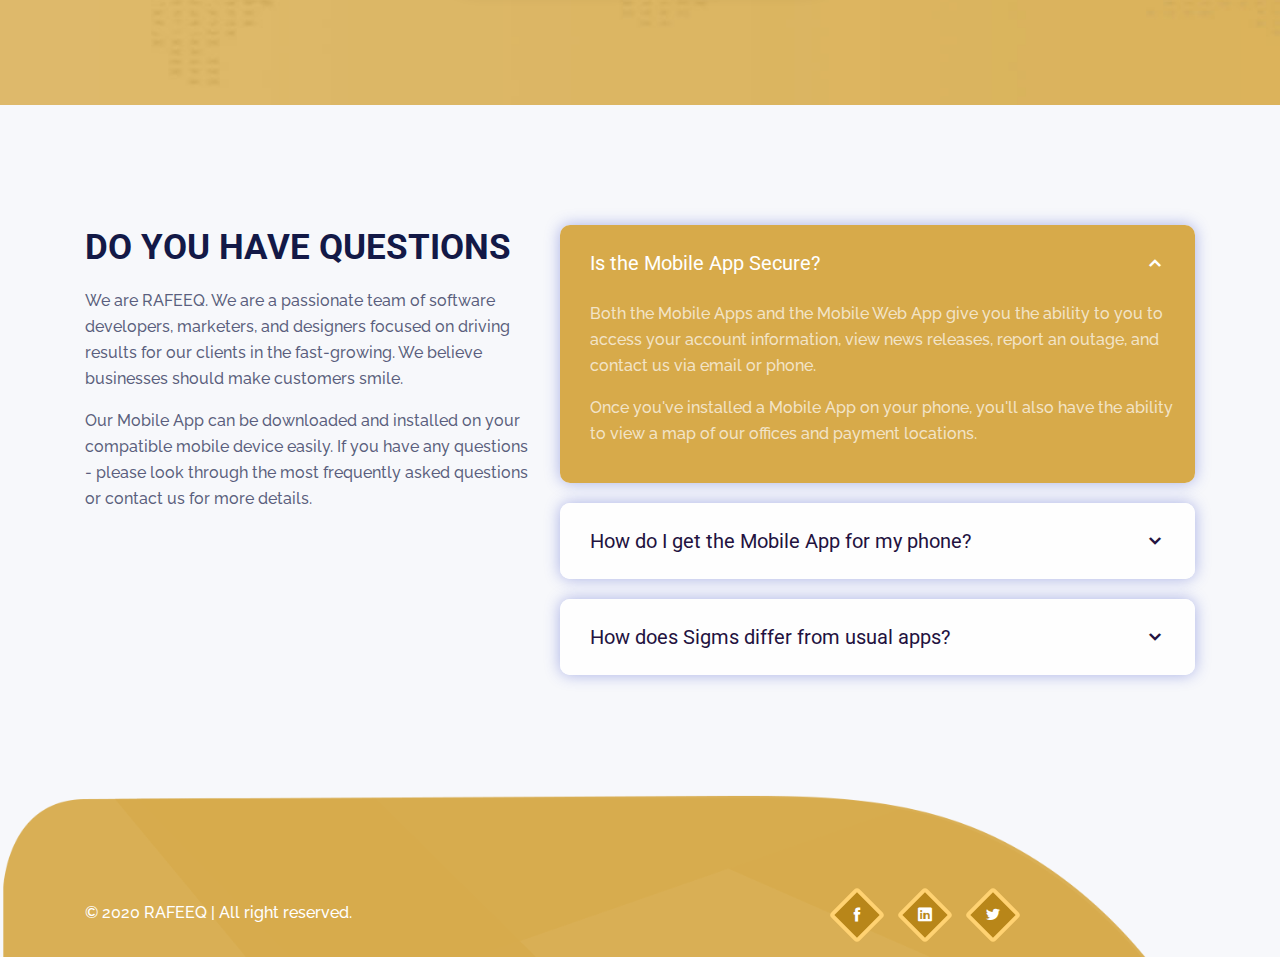
==== commit f1e70dda: "18/2" ====
--- a/index.html
+++ b/index.html
@@ -25,6 +25,7 @@
     <link rel="stylesheet" href="assets/css/style.css">
     <!--responsive css-->
     <link rel="stylesheet" href="assets/css/responsive.css">
+    <link rel="shortcut icon" href="assets/images/icon.png">
 </head>
 
 <body class="home-one">
@@ -43,7 +44,7 @@
                 <div class="container">
                     <!--Logo-->
                     <div id="logo">
-                        <a class="logo" href="#"><img src="assets/images/1.png" alt="logo"></a>
+                        <a class="logo" href="#"><img src="assets/images/logo.png" alt="logo"></a>
                     </div>
                     <button class="navbar-toggler" type="button" data-toggle="collapse" data-target="#navbarContent" aria-controls="navbarContent" aria-expanded="false" aria-label="Toggle navigation">
                         <span class="icon-bar"><i class="icofont-navigation-menu"></i></span>
@@ -150,6 +151,11 @@
                 </div>
                 <!--end about single-->
             </div>
+            <div class="row">
+                <div class="col-12 text-center">
+                    <a href="about.html" class="under-link read-more mt-3"> Read More<i class="icofont-dotted-right"></i></a>
+                </div>
+            </div>
         </div>
     </section>
     <!--end about area-->
@@ -477,11 +483,11 @@
                 <div class="row">
                     <div class="col-md-6">
                         <div class="copyright-text">
-                            <p class="text-white m-0">&copy; 2019 RAFEEQ | All right reserved.</p>
+                            <p class="text-white m-0">&copy; 2020 RAFEEQ | All right reserved.</p>
                         </div>
                     </div>
                     <div class="col-md-6">
-                        <div class="footer-social text-right">
+                        <div class="footer-social text-center">
                             <ul>
                                 <li><a href="#"><span><i class="icofont-facebook"></i></span></a></li>
                                 <li><a href="#"><span><i class="icofont-linkedin"></i></span></a></li>
--- a/assets/css/style.css
+++ b/assets/css/style.css
@@ -356,12 +356,14 @@
 }
 
 .navbar-nav.inner .nav-link {
-    color: #fff
+    color: #fff;
+    border: 1px solid transparent;
 }
 
 .navbar-nav.inner .nav-link.active,
 .navbar-nav.inner .nav-link:hover {
-    background-color: #4d61f7
+    background-color: #D7AA4A;
+    border: 1px dashed #393834;
 }
 
 #header.sticky {
@@ -401,7 +403,7 @@
 }
 
 #header.sticky .navbar {
-    padding: 20px 0
+    padding: 10px 0
 }
 
 /*-------------------------------------------------------------------------------------
@@ -2036,7 +2038,8 @@
     screenshot area
 ---------------------------------------------------------------------------------------*/
 #screen-area {
-    padding: 120px 0 210px
+    padding: 120px 0 210px;
+    overflow: hidden;
 }
 
 #screen-area.style-two {
@@ -2678,7 +2681,7 @@
 ---------------------------------------------------------------------------------------*/
 
 #footer {
-    padding: 115px 0 0;
+    padding: 75px 0 0;
 }
 
 #footer.bg {
@@ -2856,7 +2859,7 @@
     blog page
 ---------------------------------------------------------------------------------------*/
 .page-header {
-    background-image: url(../images/banner-1.jpg);
+    background-image: url(../images/bg1.jpg);
     padding: 200px 0 115px
 }
 
@@ -3283,6 +3286,107 @@
     margin: 0;
 }
 .logo img{
-    width: 110px;
+    width: 180px;
     height: auto;
+}
+.page-header{
+    position: relative;
+}
+.page-header::before{
+    position: absolute;
+    content: '';
+    display: block;
+    z-index: 3;
+    width: 100%;
+    height: 100%;
+    left: 0;
+    right: 0;
+    top: 0;
+    bottom: 0;
+    background: rgba(215,170,74,0.80);
+    background: linear-gradient(90deg, rgba(215,170,74,1) 0%, rgba(215,170,74,0.7987570028011204) 40%, rgba(215,170,74,0.5018382352941176) 100%);
+}
+.page-header .container{
+    position: relative;
+    z-index: 5;
+}
+.read-more {
+    color: #1C1D2B;
+    font-size: 20px;
+    font-weight: 600;
+    position: relative;
+    display: inline-block;
+}
+.read-more:before {
+    content: '';
+    display: block;
+    position: absolute;
+    height: 2px;
+    width: 100%;
+    background-color: #D7AA4A;
+    bottom: -2px;
+    -webkit-transition: all ease-in-out 0.3s;
+    transition: all ease-in-out 0.3s;
+}
+.read-more i {
+    color: #D7AA4A;
+    margin-left: 5px;
+    position: relative;
+    top: 2px;
+    display: inline-block;
+    transition: all ease-in-out 0.3s;
+}
+.read-more:hover{
+    color: #D7AA4A;
+}
+.read-more:hover:before {
+    width: 15px;
+    background-color: #1C1D2B;
+}
+.read-more:hover i {
+    -webkit-transform: rotateY(180deg);
+    transform: rotateY(180deg);
+    color: #1C1D2B;
+}
+a:hover{
+    color: #D7AA4A;
+}
+.list-1{
+    padding-left: 1.5rem;
+}
+.list-1 strong{
+    font-size: 19px;
+}
+.list-1 ul{
+    list-style-type: disc;
+}
+.list-1 ul li{
+    display: list-item;
+    margin-left: 30px;
+    color: rgba(19, 25, 71, 0.7);
+}
+.table thead th{
+    vertical-align: middle;
+    text-transform:capitalize;
+}
+.table-logo{
+    max-height: 40px;
+    width: auto;
+}
+.note-list li{
+    position: relative;
+    padding-left: 26px;
+    margin-left: 10px;
+    margin-bottom: 10px;
+}
+.note-list li:before{
+    width: 18px;
+    height: 18px;
+    position: absolute;
+    left: 0;
+    top: 2px;
+    content: '';
+    display: block;
+    background: url(../images/check.svg);
+    background-size: contain;
 }--- a/assets/css/responsive.css
+++ b/assets/css/responsive.css
@@ -2560,9 +2560,7 @@
         background-color: #222629
     }
 
-    .sticky .logo img {
-        max-width: 115px;
-    }
+
 
     .style-two .navbar-toggler,
     .style-two #navbarContent {
@@ -2629,9 +2627,6 @@
         line-height: 25px;
     }
 
-    .logo img {
-        max-width: 120px;
-    }
 
     .about-single {
         margin: 0 0 70px;
@@ -3342,7 +3337,7 @@
         padding-top: 5px;
     }
     .logo img{
-        max-width: 100px;
+        max-width: 145px;
     }
     #header.sticky .navbar {
         padding: 2px 0;
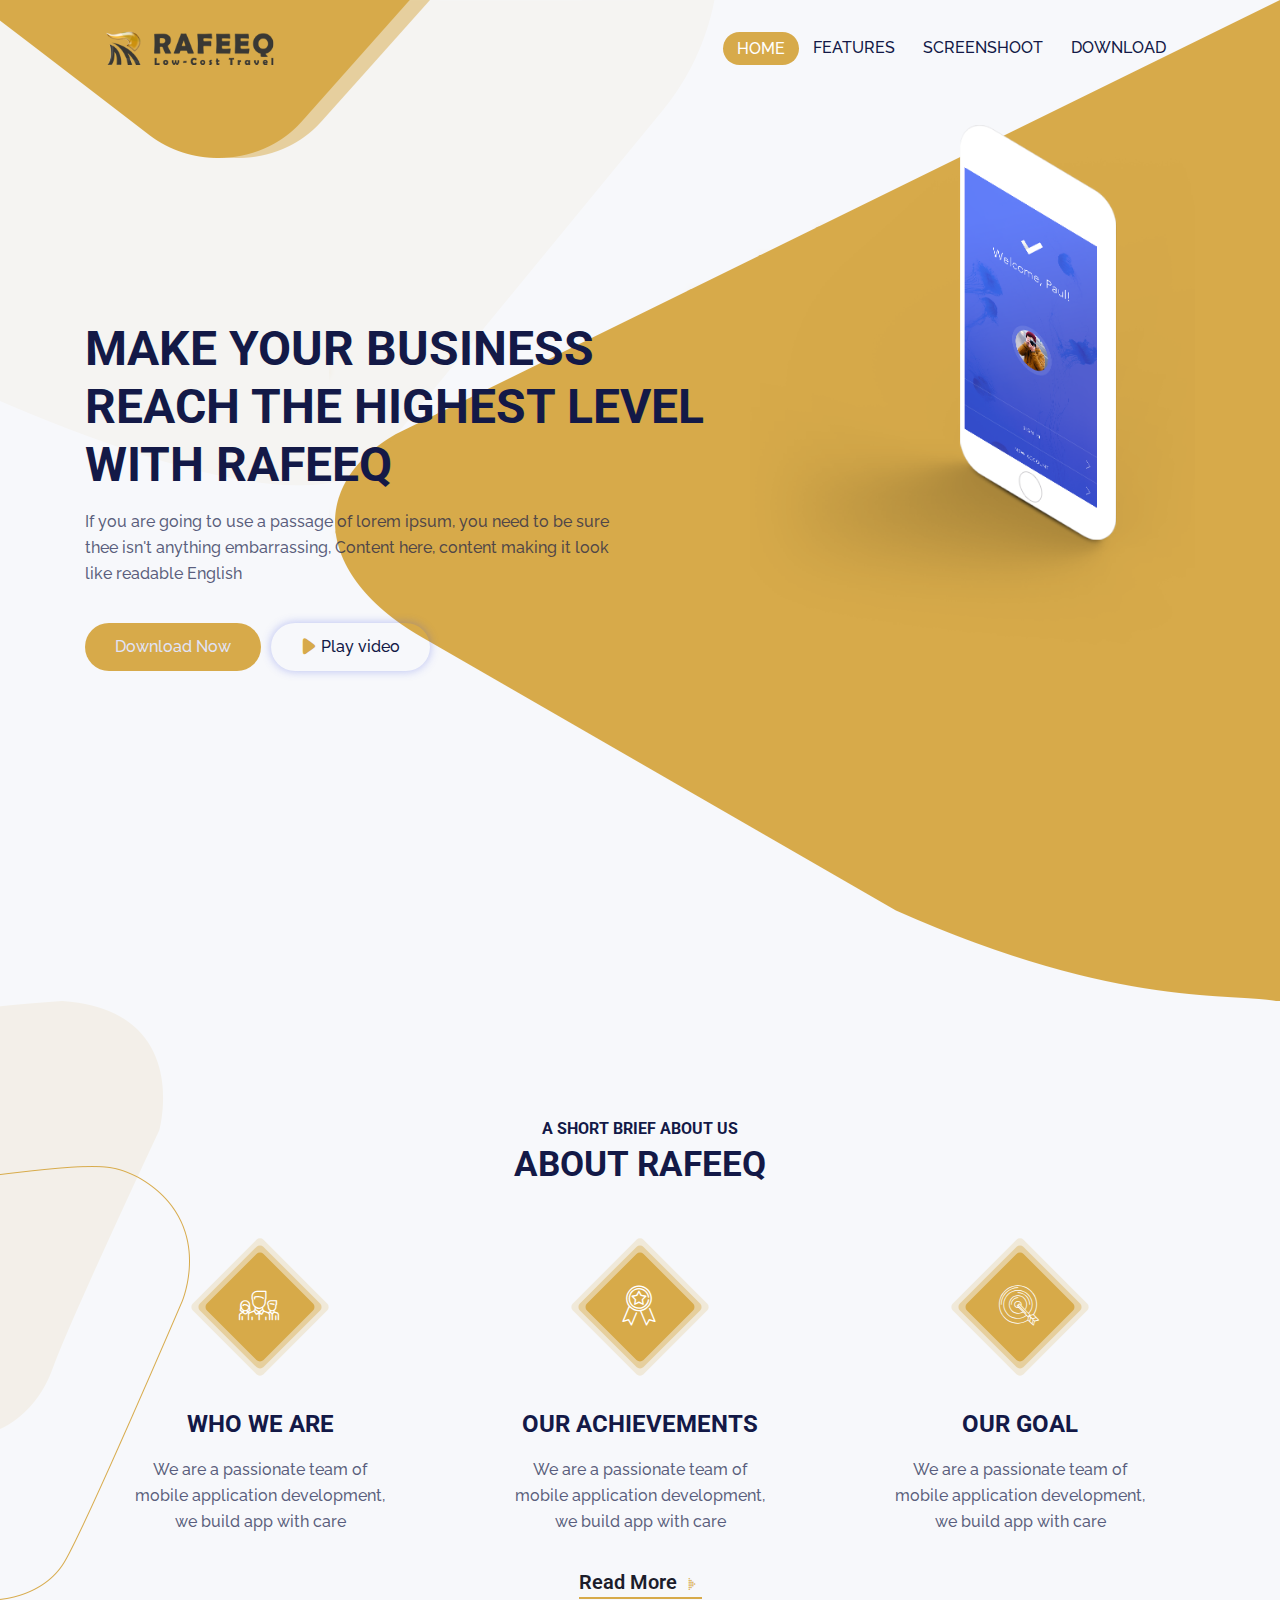
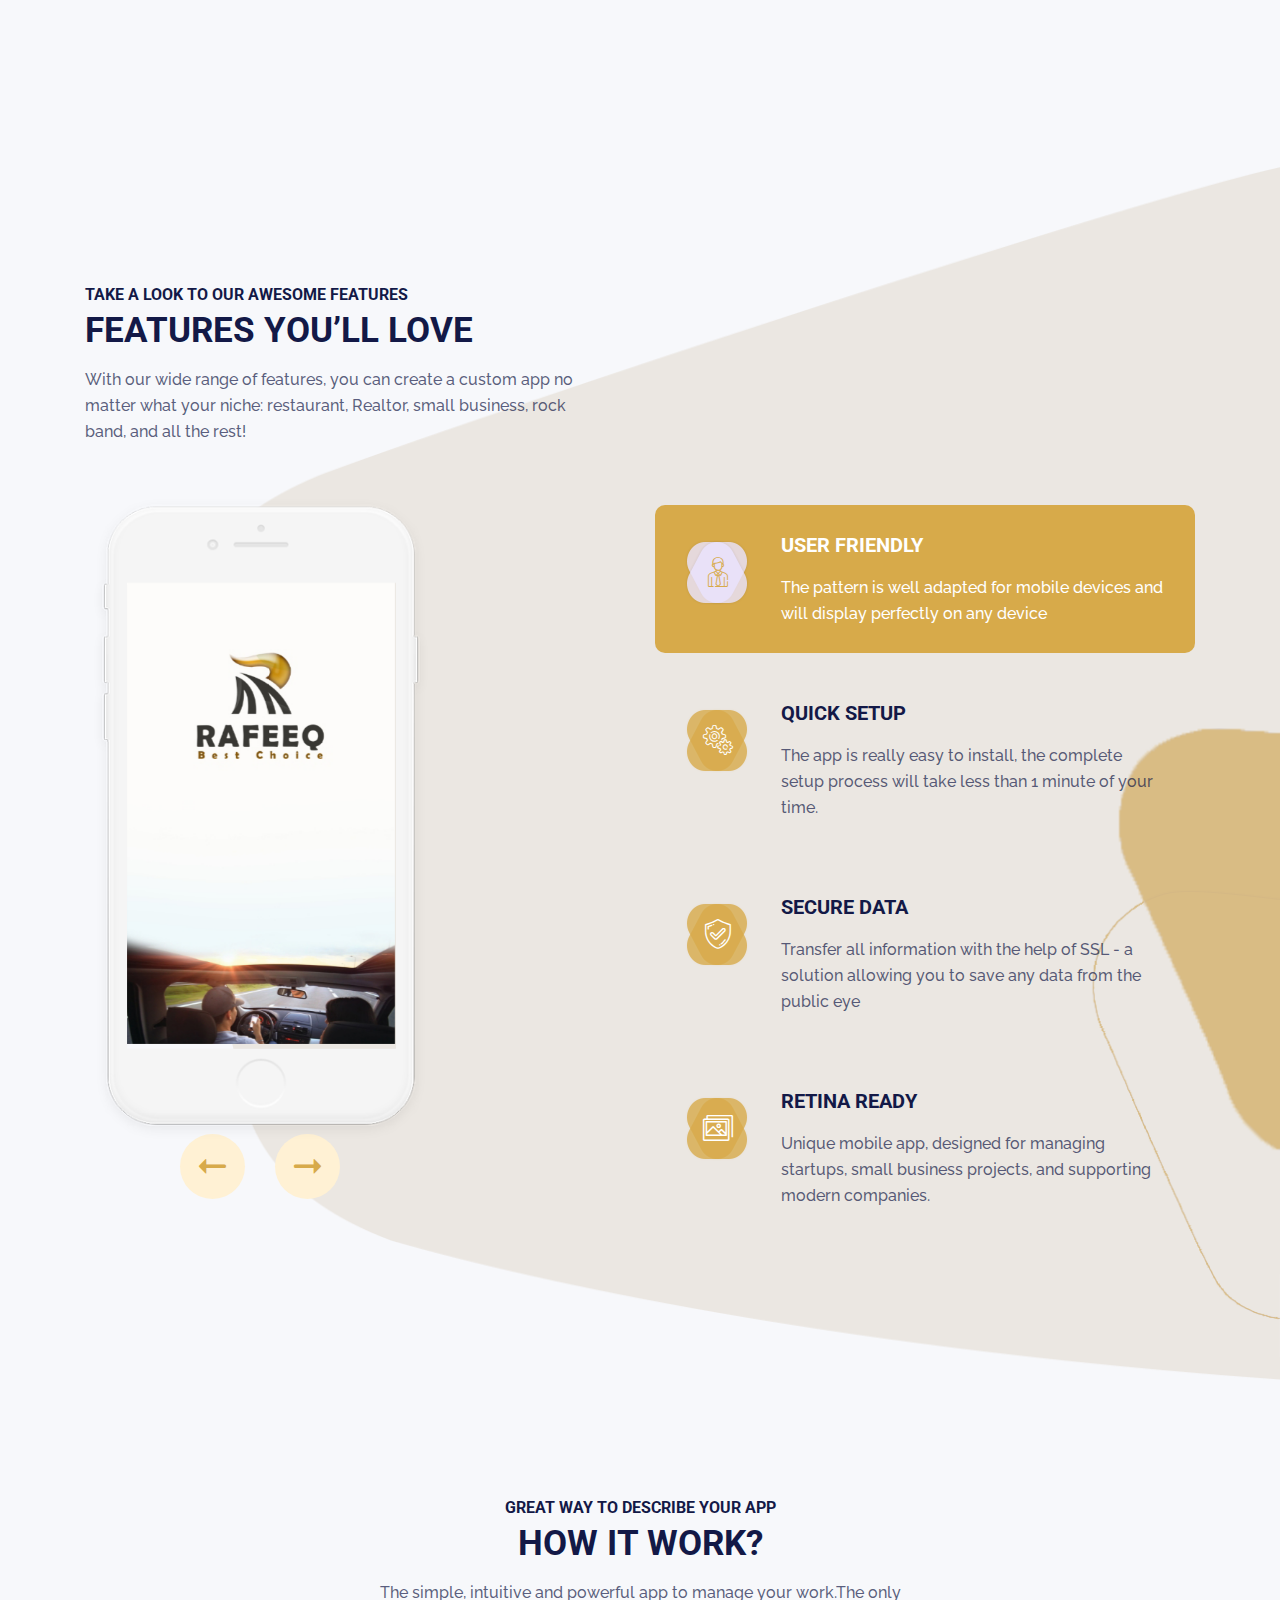
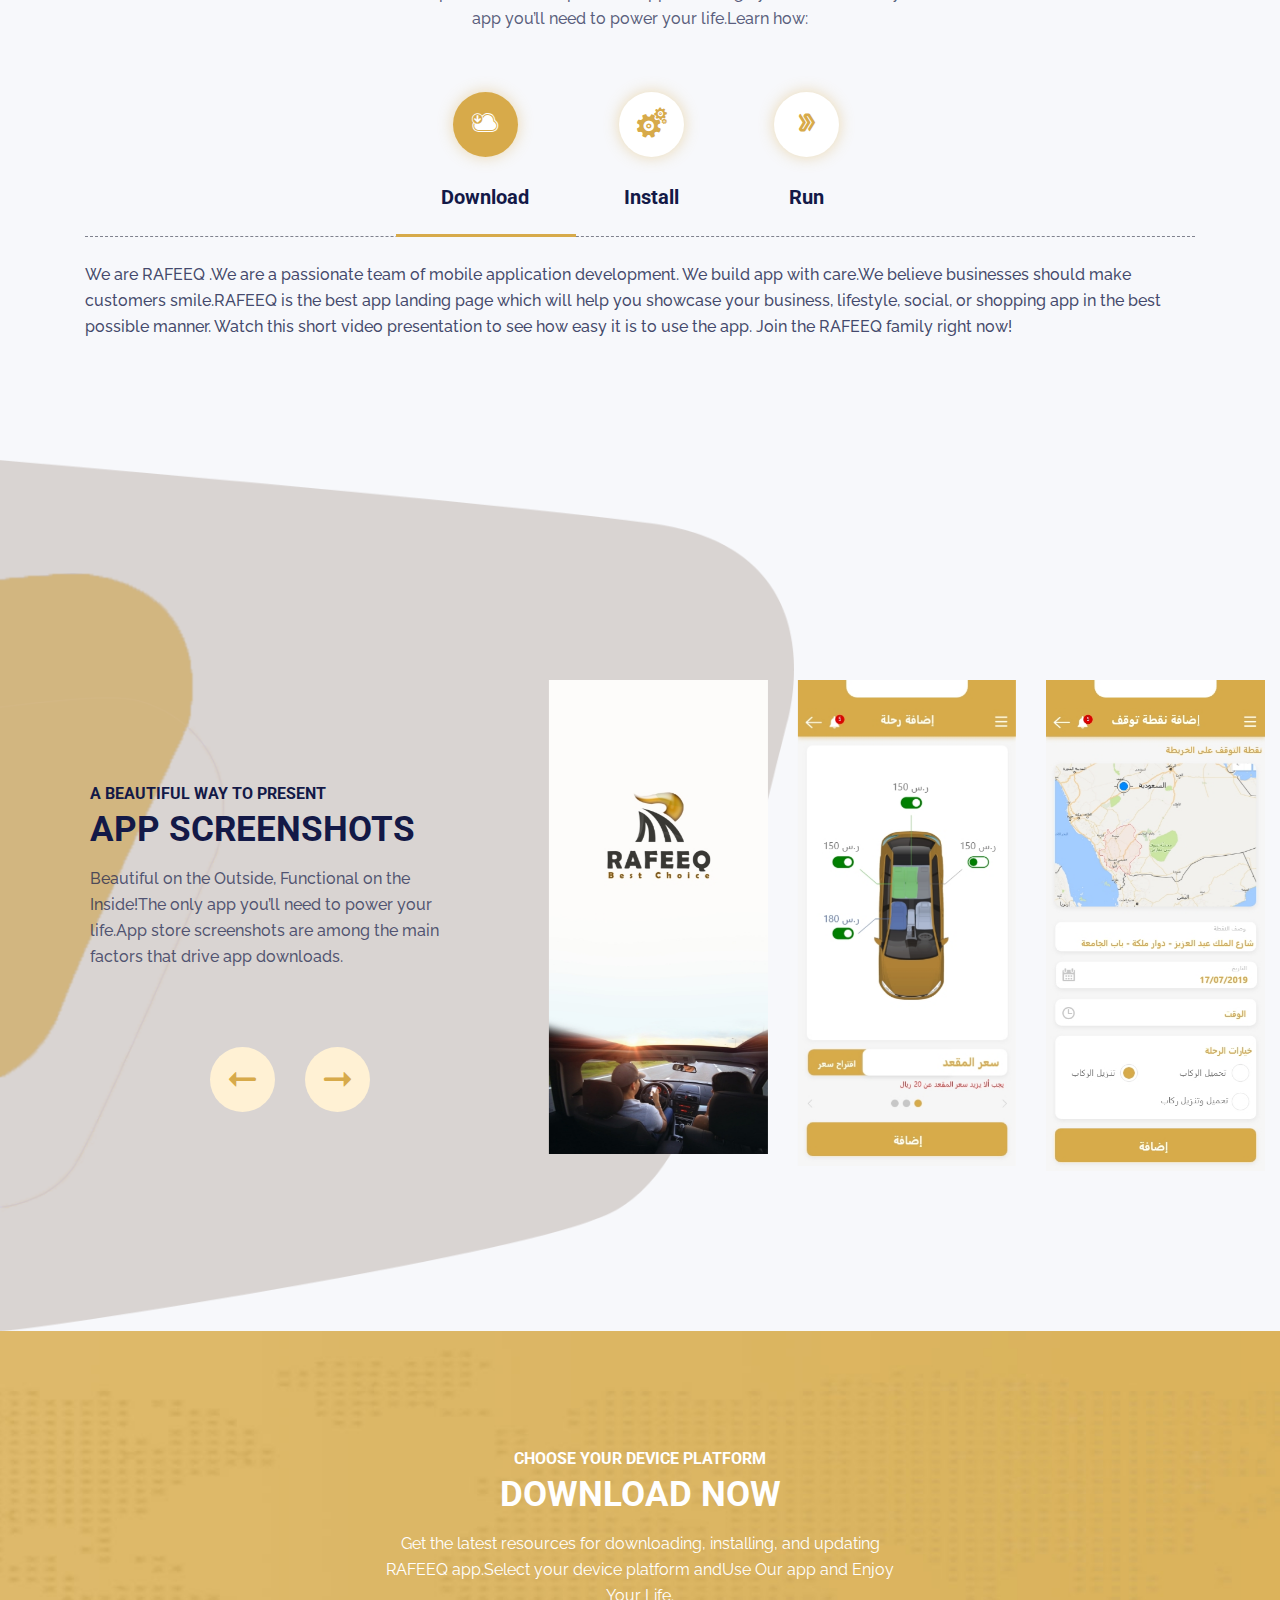
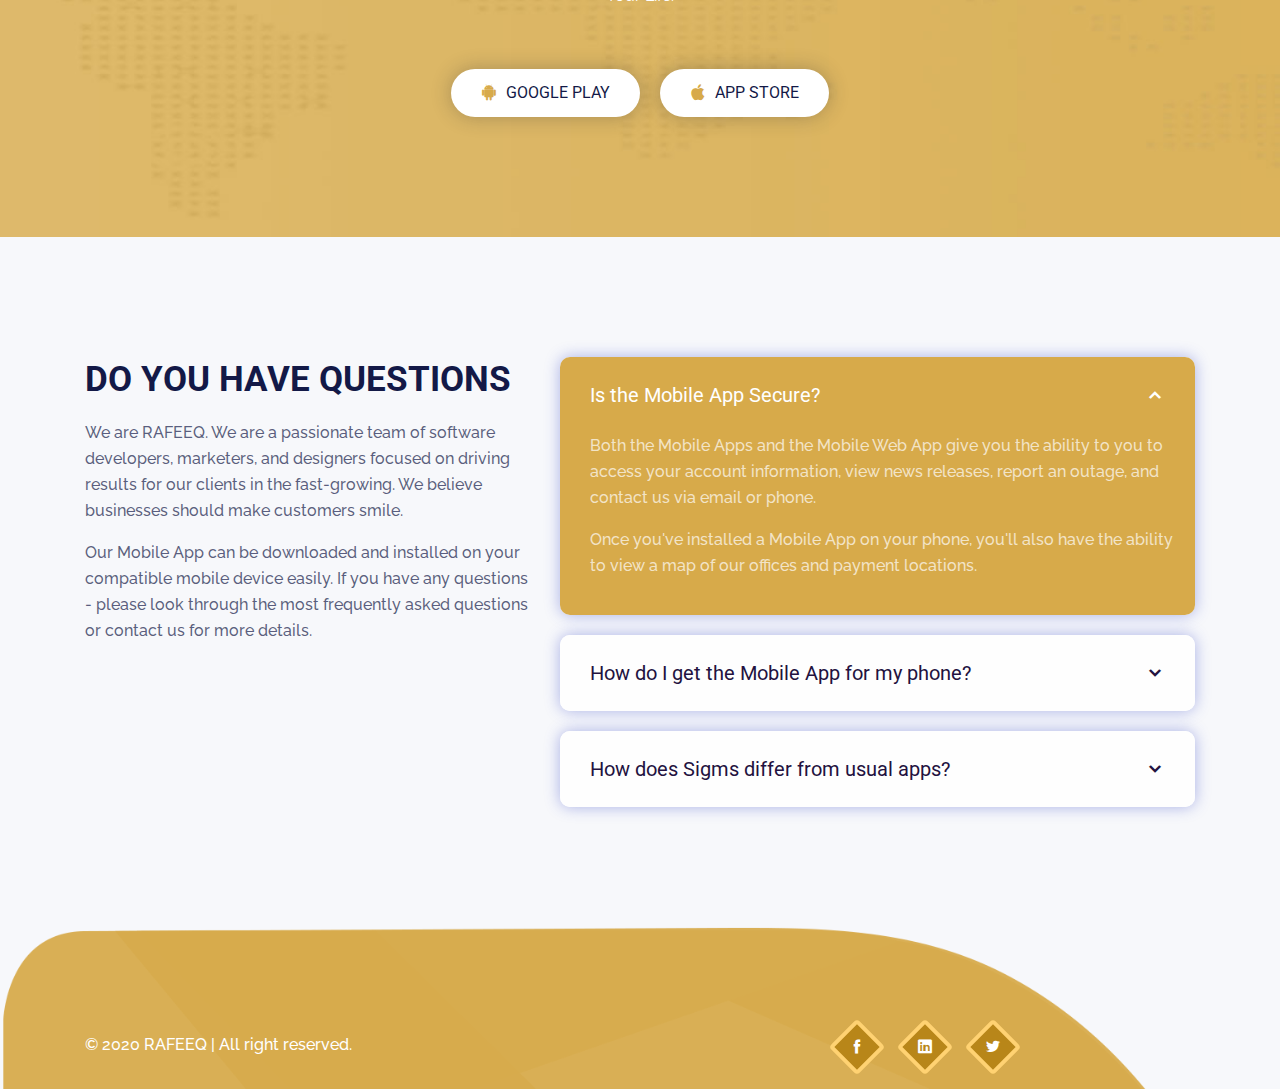
==== commit 41208f3c: "18/2" ====
--- a/index.html
+++ b/index.html
@@ -180,16 +180,16 @@
                         <div class="feature-frame"></div>
                         <div class="features-carousel owl-carousel">
                             <div class="feat-screen-single">
-                                <img src="assets/images/app-screen-1.jpg" class="img-fluid" alt="">
+                                <img src="assets/images/screen/11.jpg" class="img-fluid" alt="">
                             </div>
                             <div class="feat-screen-single">
-                                <img src="assets/images/app-screen-2.jpg" class="img-fluid" alt="">
+                                <img src="assets/images/screen/12.jpg" class="img-fluid" alt="">
                             </div>
                             <div class="feat-screen-single">
-                                <img src="assets/images/app-screen-3.jpg" class="img-fluid" alt="">
+                                <img src="assets/images/screen/13.jpg" class="img-fluid" alt="">
                             </div>
                             <div class="feat-screen-single">
-                                <img src="assets/images/app-screen-2.jpg" class="img-fluid" alt="">
+                                <img src="assets/images/screen/14.jpg" class="img-fluid" alt="">
                             </div>
                         </div>
                     </div>
@@ -319,60 +319,36 @@
                 <!--end section heading-->
                 <div class="col-md-7">
                     <div class="screen-carousel-wrap-default">
-                        <div class="app-frame-default">
-                            <img class="img-fluid" src="assets/images/app-frame.png" alt="image">
-                        </div>
+<!--                        <div class="app-frame-default">-->
+<!--                            <img class="img-fluid" src="assets/images/app-frame.png" alt="image">-->
+<!--                        </div>-->
                         <div class="screen-carousel-default owl-carousel">
                             <div class="screen-single">
-                                <img class="img-fluid" src="assets/images/app-screen-1.jpg" alt="image">
-                            </div>
-                            <div class="screen-single">
-                                <img class="img-fluid" src="assets/images/app-screen-1.jpg" alt="image">
-                            </div>
-                            <div class="screen-single">
-                                <img class="img-fluid" src="assets/images/app-screen-1.jpg" alt="image">
-                            </div>
-                            <div class="screen-single">
-                                <img class="img-fluid" src="assets/images/app-screen-1.jpg" alt="image">
-                            </div>
-                            <div class="screen-single">
-                                <img class="img-fluid" src="assets/images/app-screen-1.jpg" alt="image">
-                            </div>
-                            <div class="screen-single">
-                                <img class="img-fluid" src="assets/images/app-screen-1.jpg" alt="image">
-                            </div>
-                            <div class="screen-single">
-                                <img class="img-fluid" src="assets/images/app-screen-1.jpg" alt="image">
-                            </div>
-                            <div class="screen-single">
-                                <img class="img-fluid" src="assets/images/app-screen-1.jpg" alt="image">
-                            </div>
-                            <div class="screen-single">
-                                <img class="img-fluid" src="assets/images/app-screen-1.jpg" alt="image">
-                            </div>
-                            <div class="screen-single">
-                                <img class="img-fluid" src="assets/images/app-screen-1.jpg" alt="image">
-                            </div>
-                            <div class="screen-single">
-                                <img class="img-fluid" src="assets/images/app-screen-1.jpg" alt="image">
-                            </div>
-                            <div class="screen-single">
-                                <img class="img-fluid" src="assets/images/app-screen-1.jpg" alt="image">
-                            </div>
-                            <div class="screen-single">
-                                <img class="img-fluid" src="assets/images/app-screen-1.jpg" alt="image">
-                            </div>
-                            <div class="screen-single">
-                                <img class="img-fluid" src="assets/images/app-screen-1.jpg" alt="image">
-                            </div>
-                            <div class="screen-single">
-                                <img class="img-fluid" src="assets/images/app-screen-1.jpg" alt="image">
-                            </div>
-                            <div class="screen-single">
-                                <img class="img-fluid" src="assets/images/app-screen-1.jpg" alt="image">
-                            </div>
-                            <div class="screen-single">
-                                <img class="img-fluid" src="assets/images/app-screen-1.jpg" alt="image">
+                                <img class="img-fluid" src="assets/images/screen/1.jpg" alt="image">
+                            </div>
+                            <div class="screen-single">
+                                <img class="img-fluid" src="assets/images/screen/2.jpg" alt="image">
+                            </div>
+                            <div class="screen-single">
+                                <img class="img-fluid" src="assets/images/screen/3.jpg" alt="image">
+                            </div>
+                            <div class="screen-single">
+                                <img class="img-fluid" src="assets/images/screen/4.jpg" alt="image">
+                            </div>
+                            <div class="screen-single">
+                                <img class="img-fluid" src="assets/images/screen/5.jpg" alt="image">
+                            </div>
+                            <div class="screen-single">
+                                <img class="img-fluid" src="assets/images/screen/6.jpg" alt="image">
+                            </div>
+                            <div class="screen-single">
+                                <img class="img-fluid" src="assets/images/screen/7.jpg" alt="image">
+                            </div>
+                            <div class="screen-single">
+                                <img class="img-fluid" src="assets/images/screen/8.jpg" alt="image">
+                            </div>
+                            <div class="screen-single">
+                                <img class="img-fluid" src="assets/images/screen/9.jpg" alt="image">
                             </div>
                         </div>
                     </div>
--- a/assets/css/style.css
+++ b/assets/css/style.css
@@ -804,7 +804,6 @@
 
 .features-single {
     margin: 0 0 20px;
-    cursor: pointer;
     border-radius: 10px;
     -webkit-transition: 0.5s;
     transition: 0.5s
@@ -818,7 +817,7 @@
     transition: 0.3s
 }
 
-.features-single:hover .icon i,
+
 .features-single .feature-link.active i,
 .features-single.v2 .icon i {
     color: #D7AA4A
@@ -841,7 +840,7 @@
     background-repeat: no-repeat;
 }
 
-.features-single:hover i,
+
 .features-single .feature-link.active i {
     background-image: url(../images/icons/feat-icon-bg.png);
 }
@@ -863,8 +862,7 @@
     overflow: hidden
 }
 
-.features-single .feature-link.active,
-.features-single:hover .feature-link {
+.features-single .feature-link.active{
     background-color: #D7AA4A
 }
 
@@ -881,8 +879,6 @@
 
 .features-single .feature-link.active h4,
 .features-single .feature-link.active p,
-.features-single:hover h4,
-.features-single:hover p,
 .features-single.v2 h4,
 .features-single.v2 p {
     color: #fff !important
@@ -897,16 +893,18 @@
     box-shadow: 0px 3px 24px 0px rgba(0, 0, 0, 0.35) !important;
 }
 
-.features-carousel .owl-nav {
+.features-carousel .owl-nav,
+.screen-carousel-default .owl-nav{
     position: absolute;
     left: 0;
     right: 0;
-    bottom: -175px;
+    bottom: -145px;
     width: 100%;
     text-align: center
 }
 
-.features-carousel .owl-nav div {
+.features-carousel .owl-nav div,
+.screen-carousel-default .owl-nav div{
     background-color: #fff1d4;
     width: 65px;
     height: 65px;
@@ -937,7 +935,8 @@
     left: auto;
 }
 
-.features-carousel .owl-nav div:hover {
+.features-carousel .owl-nav div:hover,
+.screen-carousel-default .owl-nav div:hover {
     background-color: #D7AA4A;
     color: #fff;
 }
@@ -2171,7 +2170,6 @@
 }
 
 .screen-carousel-wrap-default {
-    margin-right: -25%;
     margin-top: 45px
 }
 
@@ -2202,10 +2200,11 @@
     margin-top: 35px
 }
 
-.screen-carousel-default.owl-carousel .owl-dots {
-    position: absolute;
-    left: -36%;
-    bottom: 28%;
+.screen-carousel-default.owl-carousel .owl-nav {
+    position: absolute;
+    bottom: 22%;
+    left: -38%;
+    width: 200px;
 }
 
 .screen-carousel-default.owl-carousel .owl-dot {
--- a/assets/css/responsive.css
+++ b/assets/css/responsive.css
@@ -26,7 +26,7 @@
         padding: 120px 0 160px;
     }
 
-    .screen-carousel-default.owl-carousel .owl-dots {
+    .screen-carousel-default.owl-carousel .owl-nav {
         bottom: 12%;
         left: -50%
     }
@@ -88,7 +88,7 @@
         padding: 120px 0 160px;
     }
 
-    .screen-carousel-default.owl-carousel .owl-dots {
+    .screen-carousel-default.owl-carousel .owl-nav {
         bottom: 12%;
         left: -50%
     }
@@ -159,7 +159,7 @@
         padding: 120px 0 160px;
     }
 
-    .screen-carousel-default.owl-carousel .owl-dots {
+    .screen-carousel-default.owl-carousel .owl-nav {
         bottom: 12%;
         left: -50%
     }
@@ -349,7 +349,7 @@
         padding-right: 30px;
     }
 
-    .screen-carousel-default.owl-carousel .owl-dots {
+    .screen-carousel-default.owl-carousel .owl-nav {
         left: -380px;
         bottom: 150px;
     }
@@ -791,9 +791,9 @@
         padding-right: 20px;
     }
 
-    .screen-carousel-default.owl-carousel .owl-dots {
-        left: -250px;
-        bottom: 50px;
+    .screen-carousel-default.owl-carousel .owl-nav {
+        left: -317px;
+        bottom: 20px;
     }
 
     .app-frame-default img {
@@ -1320,7 +1320,7 @@
         text-align: center;
     }
 
-    .screen-carousel-default.owl-carousel .owl-dots {
+    .screen-carousel-default.owl-carousel .owl-nav {
         position: absolute;
         left: 0;
         bottom: -150px;
@@ -2097,10 +2097,11 @@
         text-align: center;
     }
 
-    .screen-carousel-default.owl-carousel .owl-dots {
+    .screen-carousel-default.owl-carousel .owl-nav {
         position: absolute;
         left: 0;
-        bottom: -122px;
+        bottom: -65px;
+        width: 100%;
         right: 0;
         text-align: center;
     }
@@ -2909,10 +2910,11 @@
         text-align: center;
     }
 
-    .screen-carousel-default.owl-carousel .owl-dots {
+    .screen-carousel-default.owl-carousel .owl-nav {
         position: absolute;
         left: 0;
-        bottom: -122px;
+        width: 100%;
+        bottom: -70px;
         right: 0;
         text-align: center;
     }
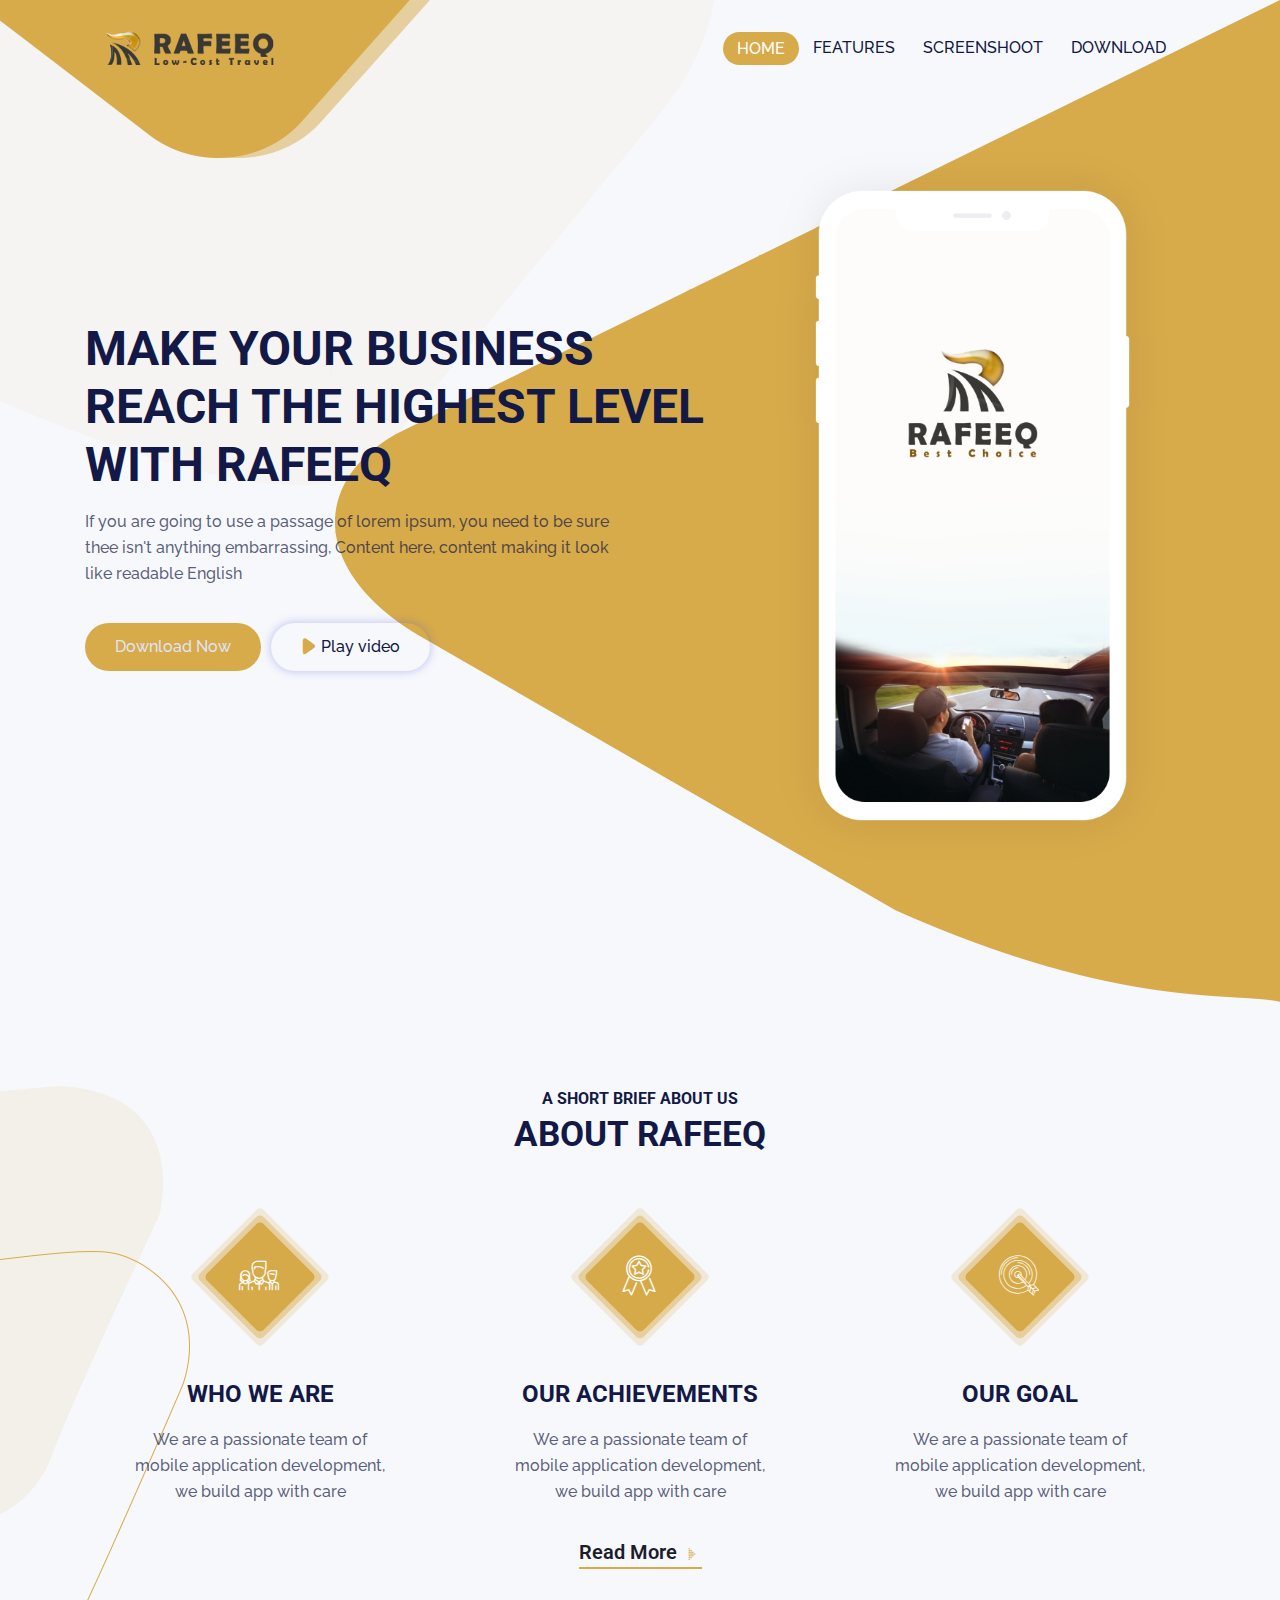
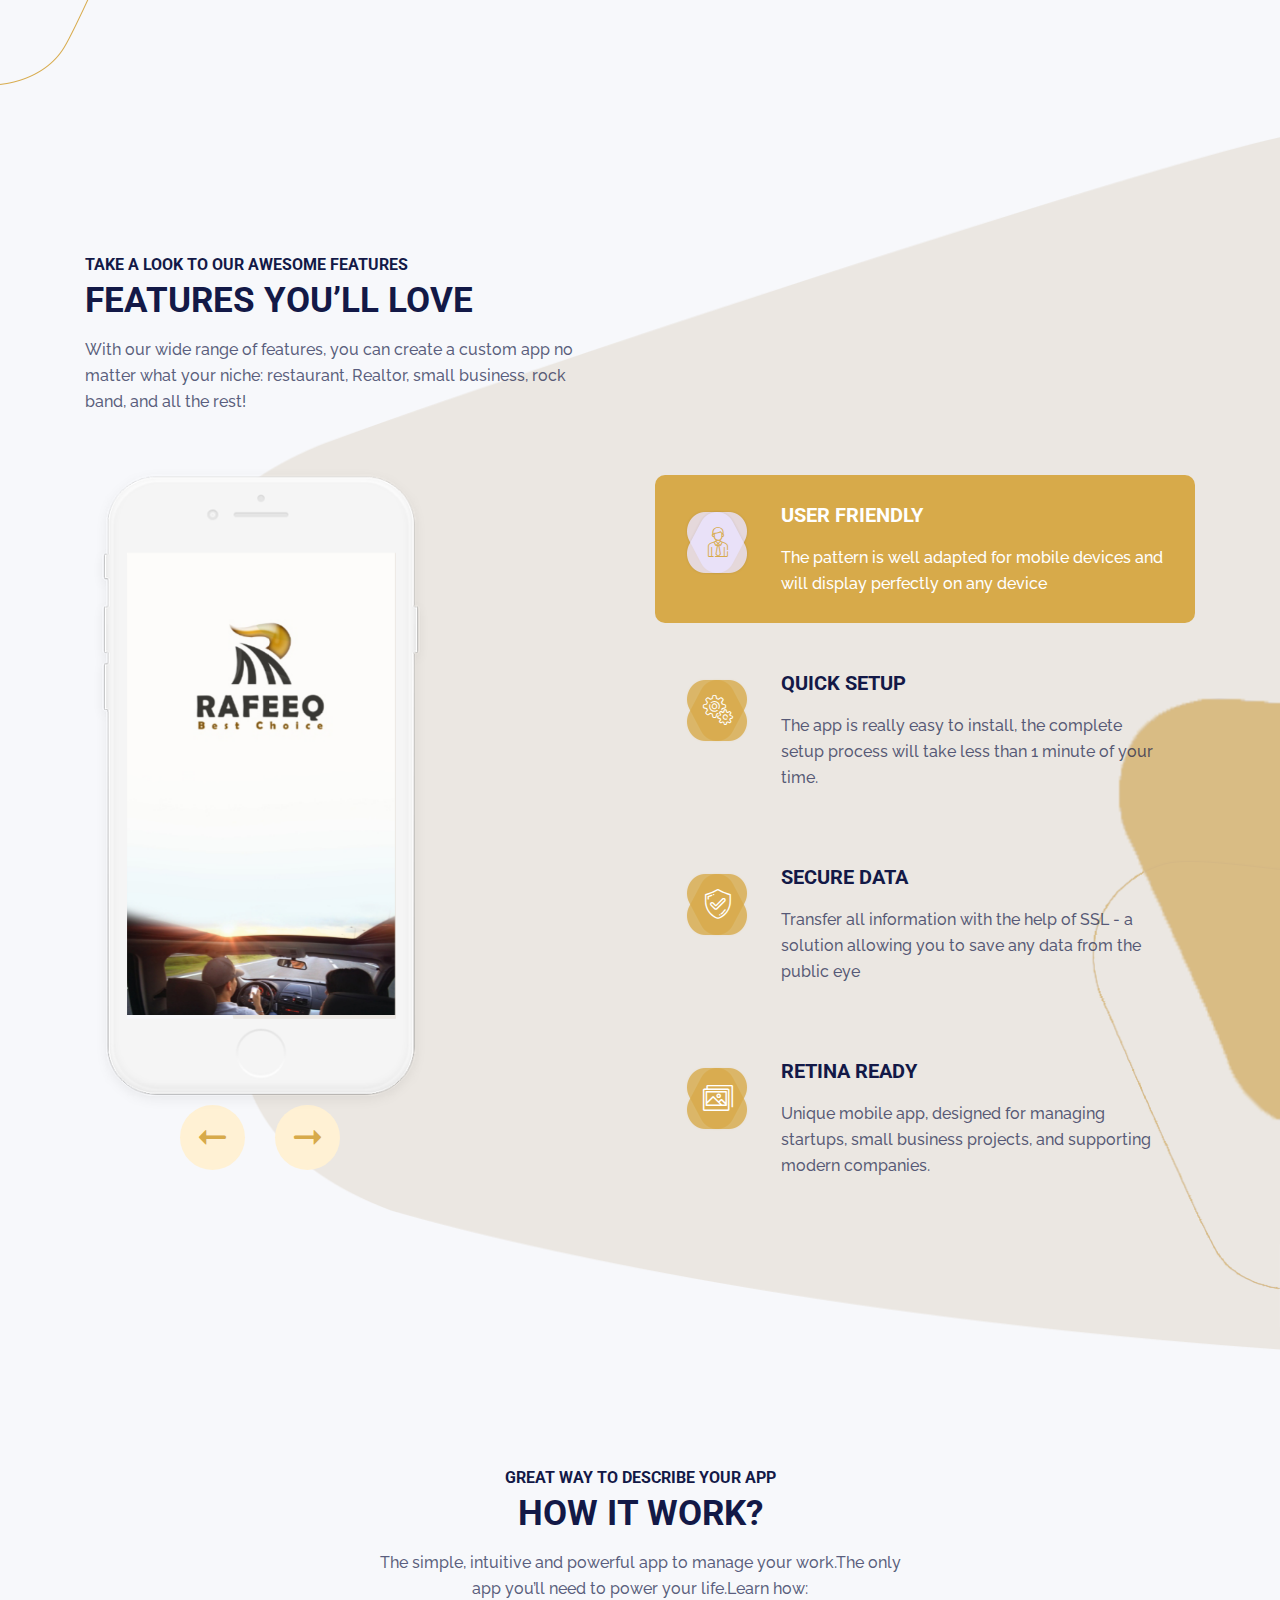
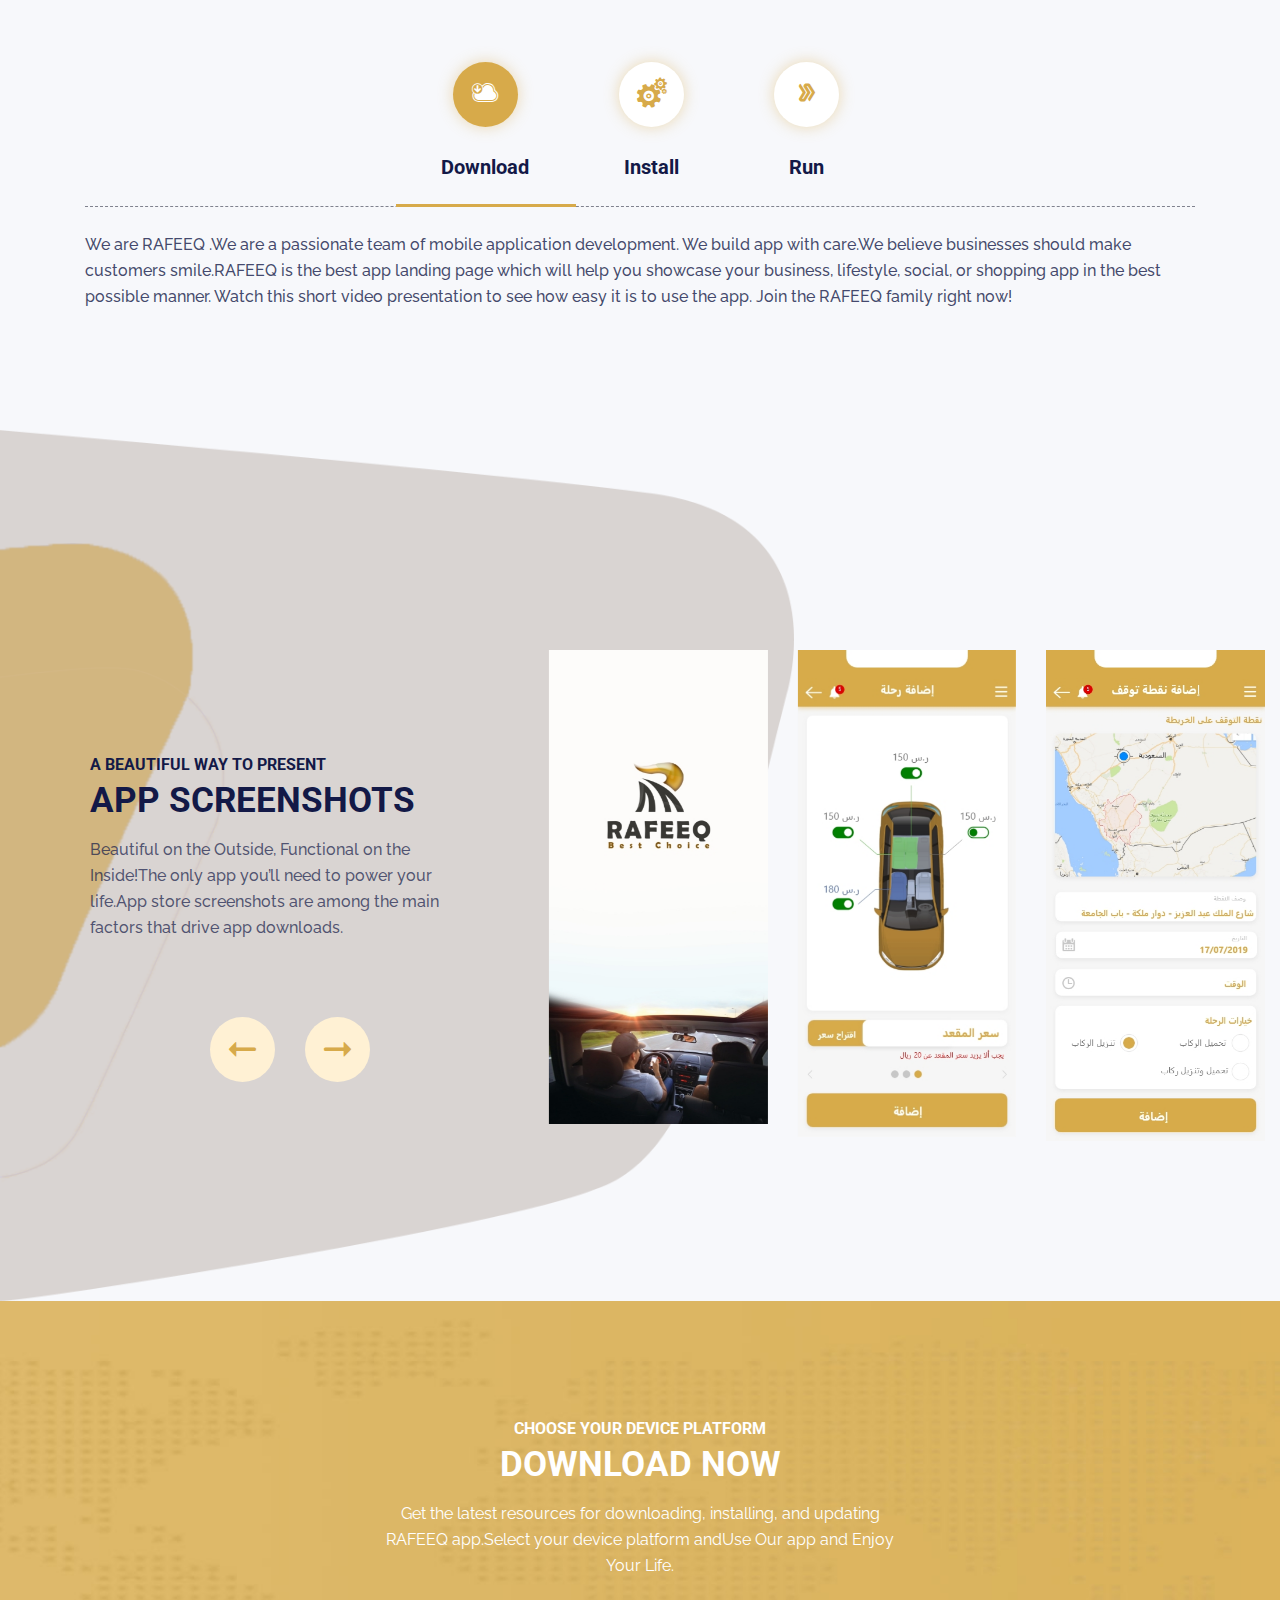
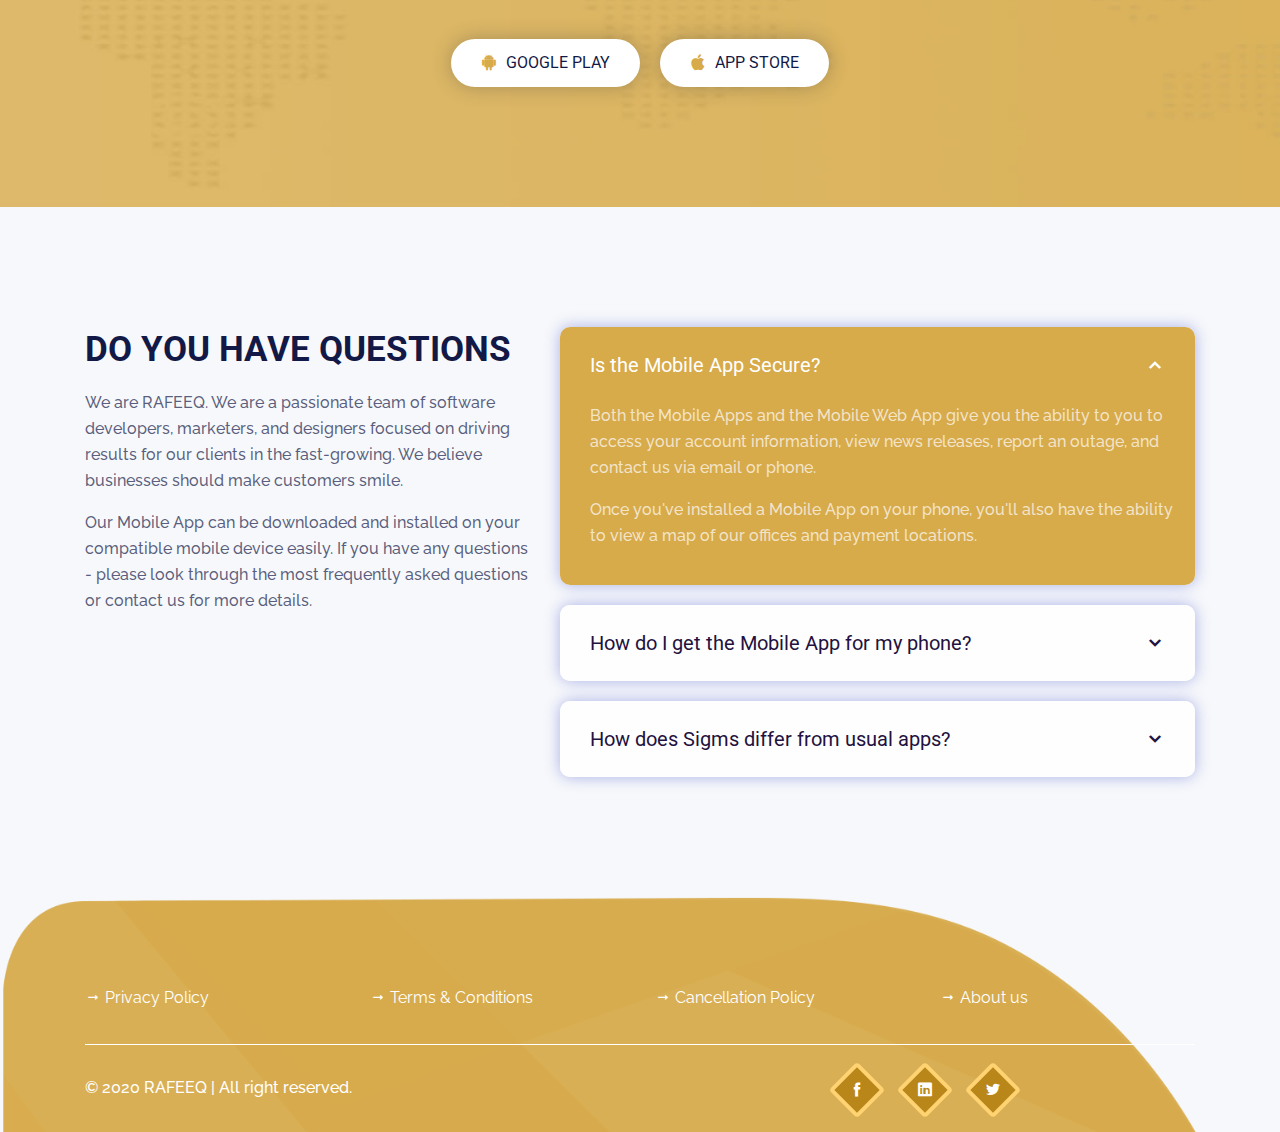
==== commit 7634c081: "19/2" ====
--- a/index.html
+++ b/index.html
@@ -44,7 +44,7 @@
                 <div class="container">
                     <!--Logo-->
                     <div id="logo">
-                        <a class="logo" href="#"><img src="assets/images/logo.png" alt="logo"></a>
+                        <a class="logo" href="index.html"><img src="assets/images/logo.png" alt="logo"></a>
                     </div>
                     <button class="navbar-toggler" type="button" data-toggle="collapse" data-target="#navbarContent" aria-controls="navbarContent" aria-expanded="false" aria-label="Toggle navigation">
                         <span class="icon-bar"><i class="icofont-navigation-menu"></i></span>
@@ -90,7 +90,7 @@
                 <!--start hero image-->
                 <div class="col-lg-5 col-md-6">
                     <div class="hero-image">
-                        <img src="assets/images/mobile-1.png" class="img-fluid" alt="">
+                        <img src="assets/images/screen/mockup1.png" class="img-fluid" alt="">
                     </div>
                 </div>
                 <!--end hero content-->
@@ -455,6 +455,38 @@
     <!--start footer-->
     <footer id="footer" class="bg bg-cover">
         <div class="container">
+            <div class="footer-top">
+                <div class="row">
+                    <div class="col-lg-3 col-md-6">
+                        <div class="footer-widget-single">
+                            <ul>
+                                <li><a href="privacy-policy.html"><i class="icofont-long-arrow-right"></i> Privacy Policy</a></li>
+                            </ul>
+                        </div>
+                    </div>
+                    <div class="col-lg-3 col-md-6">
+                        <div class="footer-widget-single">
+                            <ul>
+                                <li><a href="terms-conditions.html"><i class="icofont-long-arrow-right"></i> Terms & Conditions</a></li>
+                            </ul>
+                        </div>
+                    </div>
+                    <div class="col-lg-3 col-md-6">
+                        <div class="footer-widget-single">
+                            <ul>
+                                <li><a href="cancellation-policy.html"><i class="icofont-long-arrow-right"></i> Cancellation Policy</a></li>
+                            </ul>
+                        </div>
+                    </div>
+                    <div class="col-lg-3 col-md-6">
+                        <div class="footer-widget-single">
+                            <ul>
+                                <li><a href="about.html"><i class="icofont-long-arrow-right"></i> About us</a></li>
+                            </ul>
+                        </div>
+                    </div>
+                </div>
+            </div>
             <div class="footer-bottom">
                 <div class="row">
                     <div class="col-md-6">
--- a/assets/css/style.css
+++ b/assets/css/style.css
@@ -2782,8 +2782,8 @@
     color: #fff;
 }
 
-.footer-widget-single ul li:hover a {
-    color: #131947
+.footer-widget-single ul li a:hover {
+    color: #393834
 }
 
 .footer-widget-single .footer-btns li {
@@ -2843,11 +2843,12 @@
 
 .footer-bottom {
     padding: 25px 0 0;
-    overflow: hidden
+    overflow: hidden;
+    border-top: 1px solid white;
 }
 
 .footer-top {
-    padding: 0 0 110px
+    padding: 0 0 20px
 }
 
 .copyright-text p {
@@ -3388,4 +3389,10 @@
     display: block;
     background: url(../images/check.svg);
     background-size: contain;
+}
+#hero-area{
+    padding-bottom: 0 !important;
+}
+#about-area{
+    padding-top:0 !important;
 }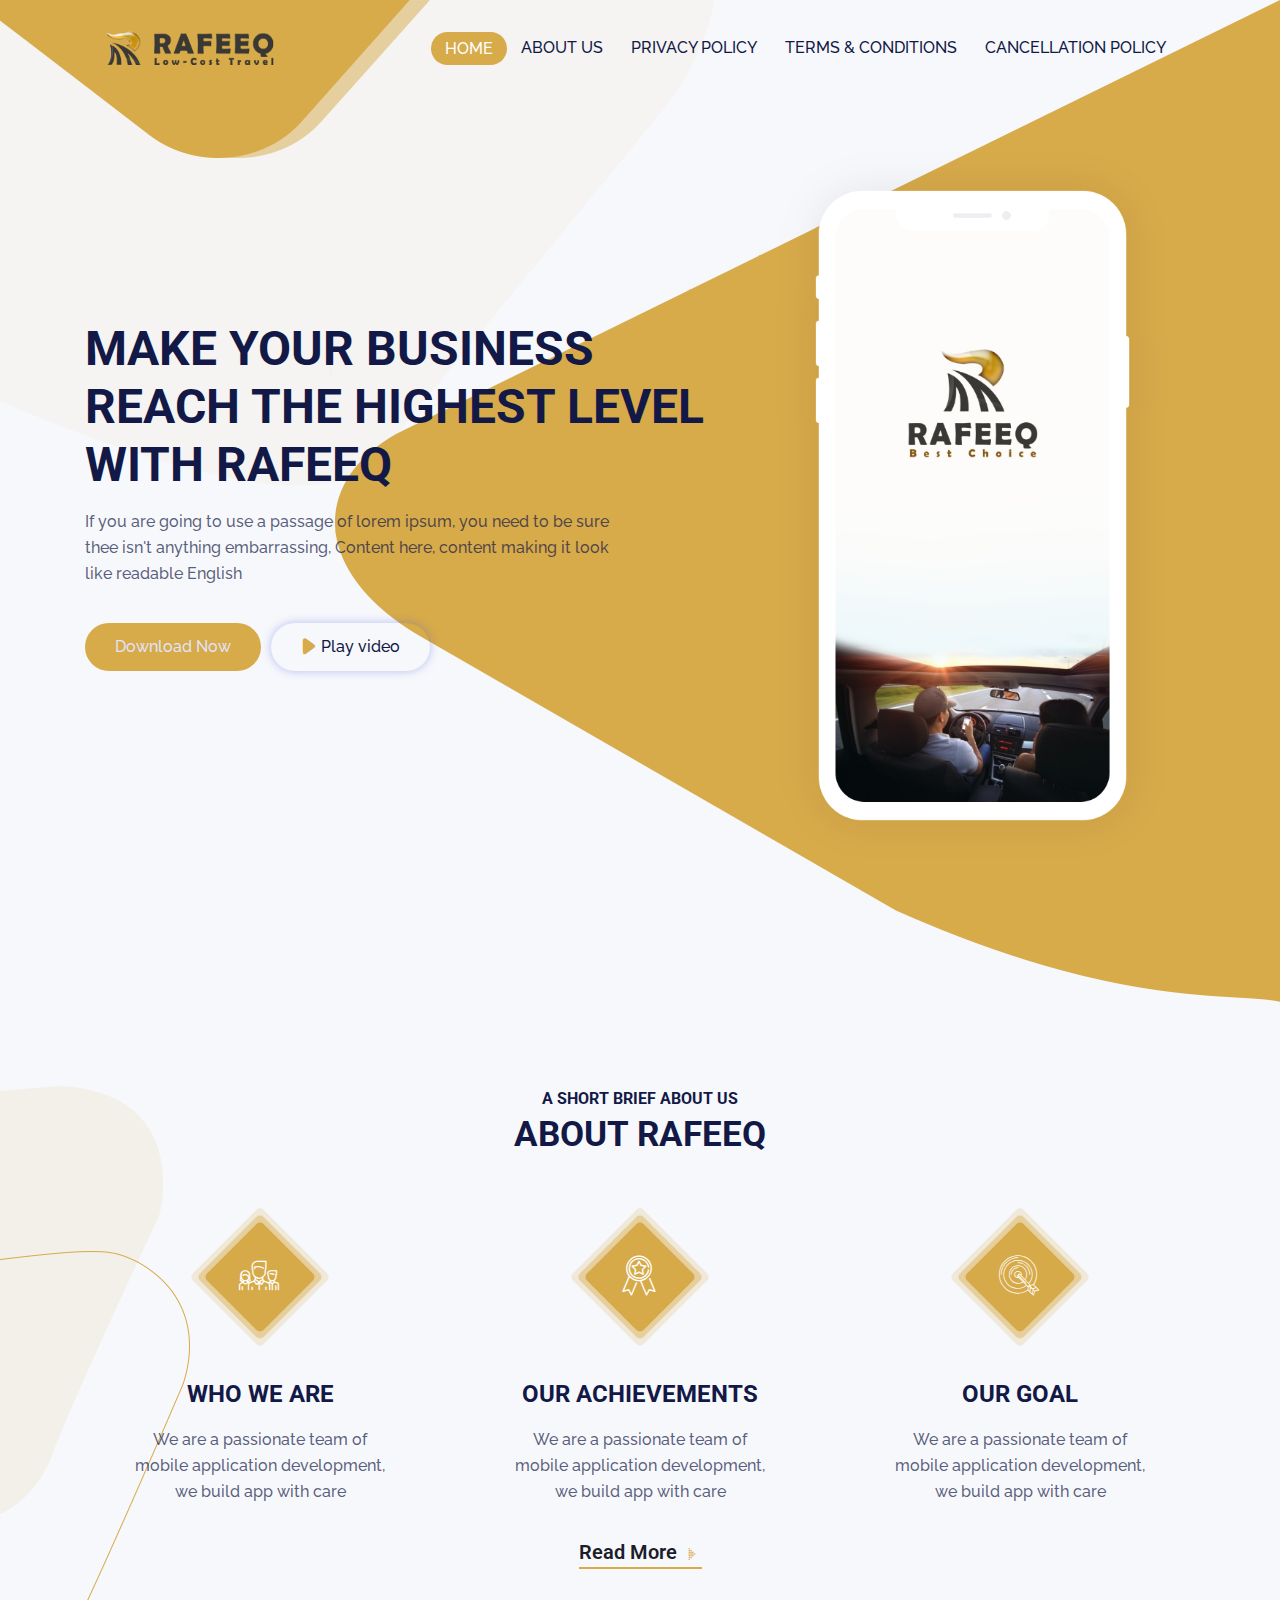
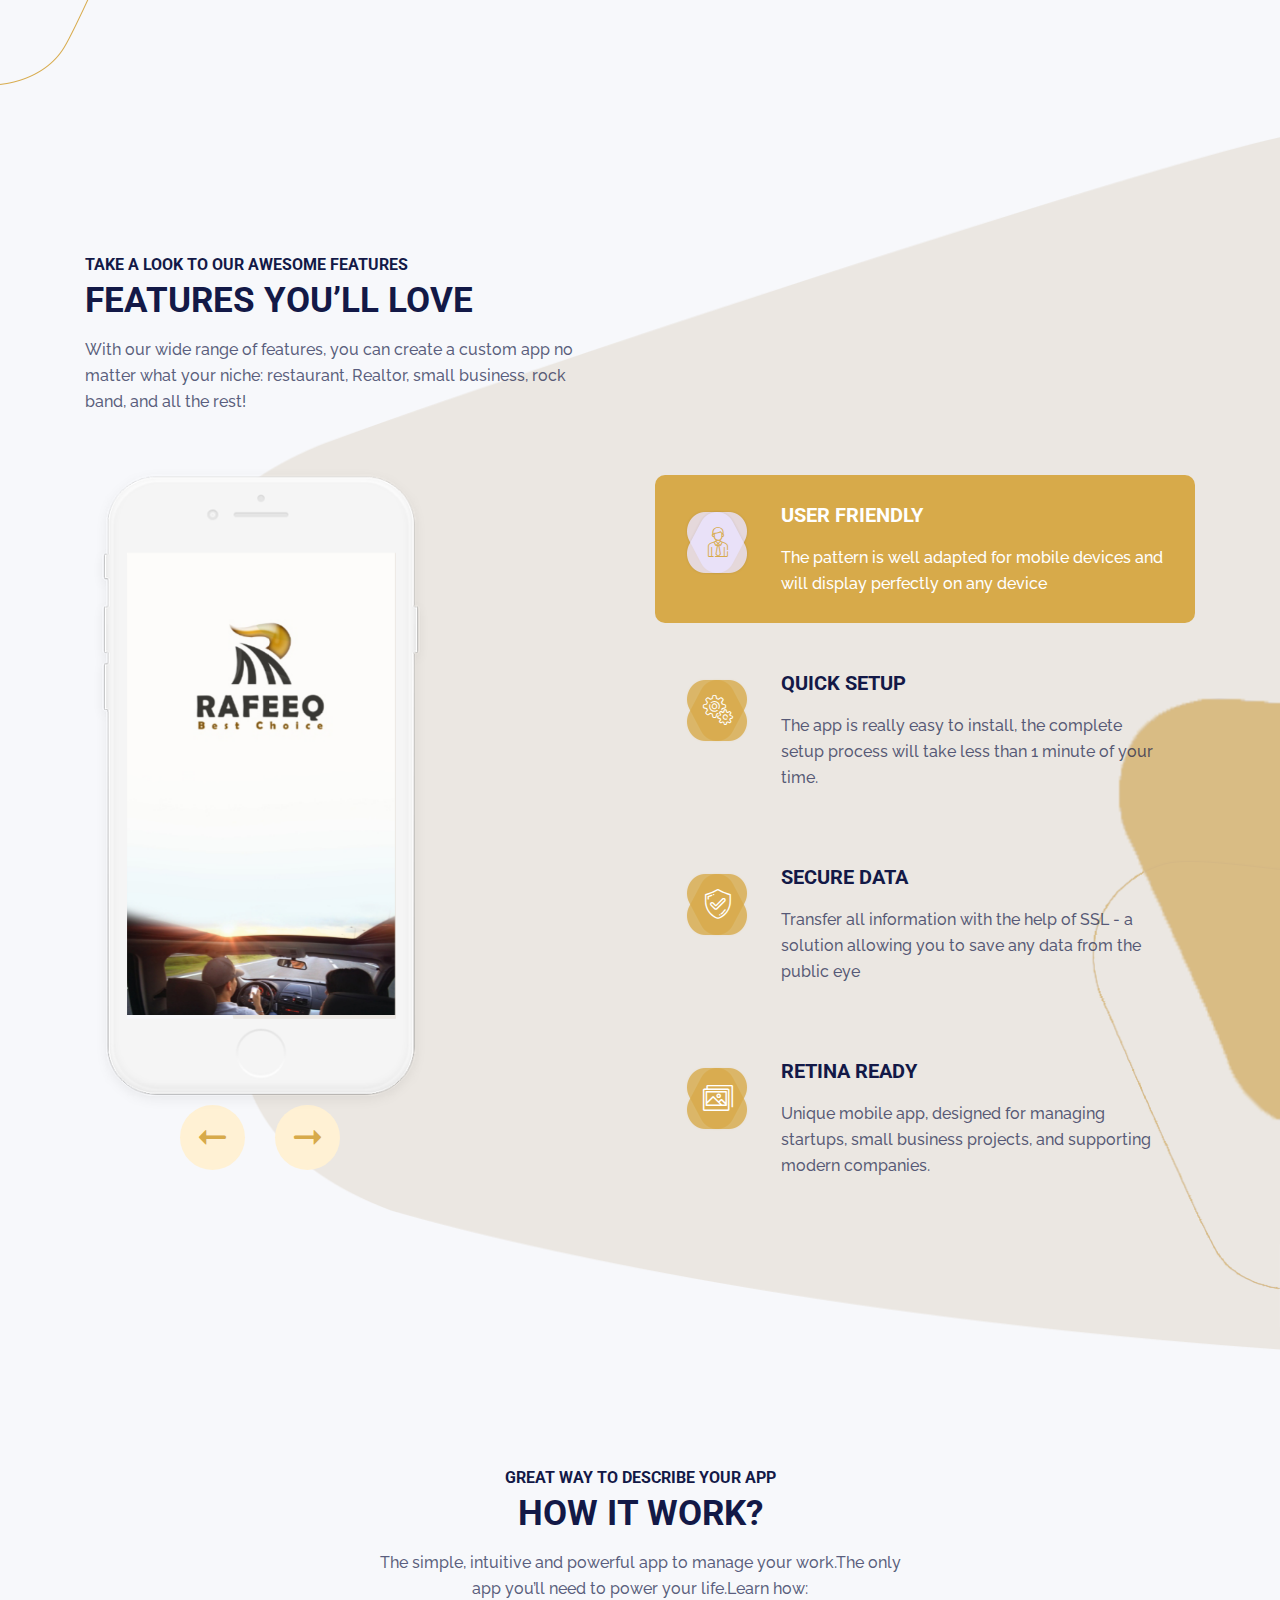
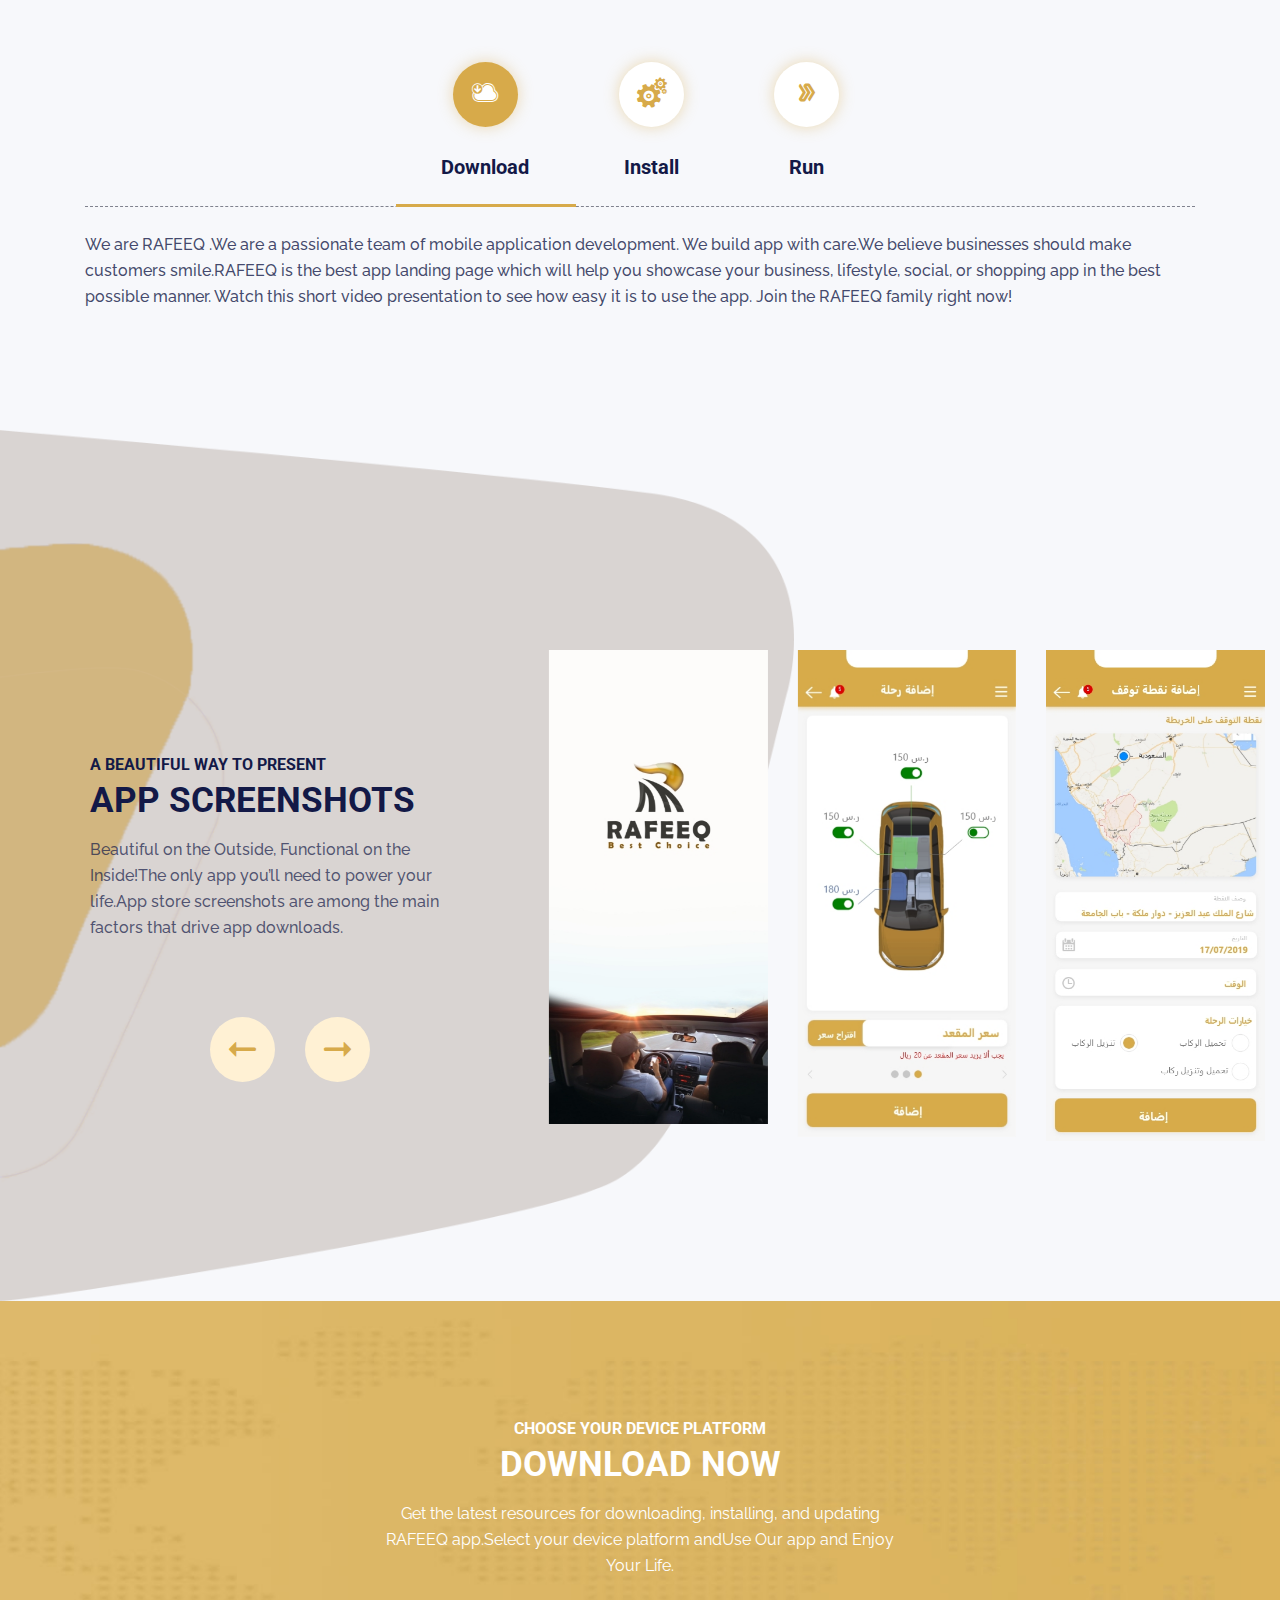
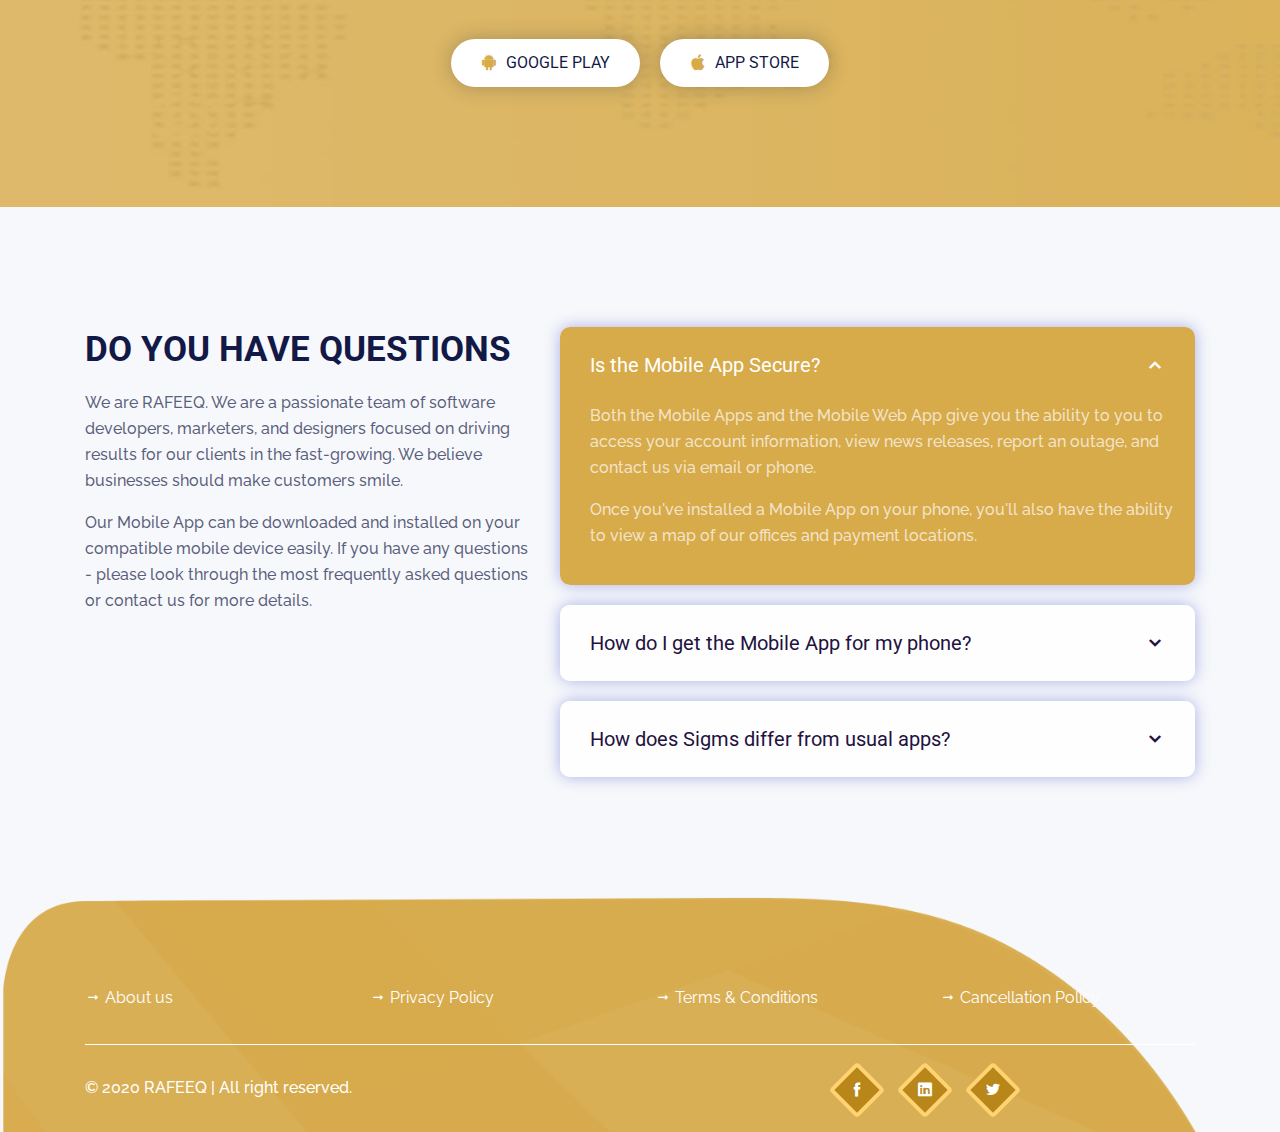
==== commit 9c8e3d9e: "19/2" ====
--- a/index.html
+++ b/index.html
@@ -53,16 +53,19 @@
                     <div class="collapse navbar-collapse" id="navbarContent">
                         <ul class="navbar-nav ml-auto v1">
                             <li class="nav-item">
-                                <a class="nav-link active" href="#" data-scroll-nav="0">HOME</a>
+                                <a class="nav-link active" href="index.html">Home</a>
                             </li>
                             <li class="nav-item">
-                                <a class="nav-link" href="#" data-scroll-nav="1">FEATURES</a>
+                                <a class="nav-link" href="about.html">About us</a>
                             </li>
                             <li class="nav-item">
-                                <a class="nav-link" href="#" data-scroll-nav="2">SCREENSHOOT</a>
+                                <a class="nav-link" href="privacy-policy.html">Privacy Policy</a>
                             </li>
                             <li class="nav-item">
-                                <a class="nav-link" href="#" data-scroll-nav="5">DOWNLOAD</a>
+                                <a class="nav-link" href="terms-conditions.html"> Terms & Conditions</a>
+                            </li>
+                            <li class="nav-item">
+                                <a class="nav-link" href="cancellation-policy.html">  Cancellation Policy</a>
                             </li>
                         </ul>
                     </div>
@@ -81,7 +84,7 @@
                         <h1>Make your business reach the highest level with RAFEEQ</h1>
                         <p>If you are going to use a passage of lorem ipsum, you need to be sure thee isn't anything embarrassing, Content here, content making it look like readable English</p>
                         <div class="hero-btns">
-                            <a class="bg" href="#">Download Now</a><a class="popup-video" href="https://www.youtube.com/watch?v=clXBiR01kUM"><i class="icofont-ui-play"></i> Play video</a>
+                            <a class="bg" href="#" data-scroll-nav="5">Download Now</a><a class="popup-video" href="https://www.youtube.com/watch?v=clXBiR01kUM"><i class="icofont-ui-play"></i> Play video</a>
                         </div>
                     </div>
                 </div>
@@ -460,6 +463,13 @@
                     <div class="col-lg-3 col-md-6">
                         <div class="footer-widget-single">
                             <ul>
+                                <li><a href="about.html"><i class="icofont-long-arrow-right"></i> About us</a></li>
+                            </ul>
+                        </div>
+                    </div>
+                    <div class="col-lg-3 col-md-6">
+                        <div class="footer-widget-single">
+                            <ul>
                                 <li><a href="privacy-policy.html"><i class="icofont-long-arrow-right"></i> Privacy Policy</a></li>
                             </ul>
                         </div>
@@ -475,13 +485,6 @@
                         <div class="footer-widget-single">
                             <ul>
                                 <li><a href="cancellation-policy.html"><i class="icofont-long-arrow-right"></i> Cancellation Policy</a></li>
-                            </ul>
-                        </div>
-                    </div>
-                    <div class="col-lg-3 col-md-6">
-                        <div class="footer-widget-single">
-                            <ul>
-                                <li><a href="about.html"><i class="icofont-long-arrow-right"></i> About us</a></li>
                             </ul>
                         </div>
                     </div>
--- a/assets/css/style.css
+++ b/assets/css/style.css
@@ -3355,7 +3355,7 @@
     padding-left: 1.5rem;
 }
 .list-1 strong{
-    font-size: 19px;
+    font-size: 16px;
 }
 .list-1 ul{
     list-style-type: disc;
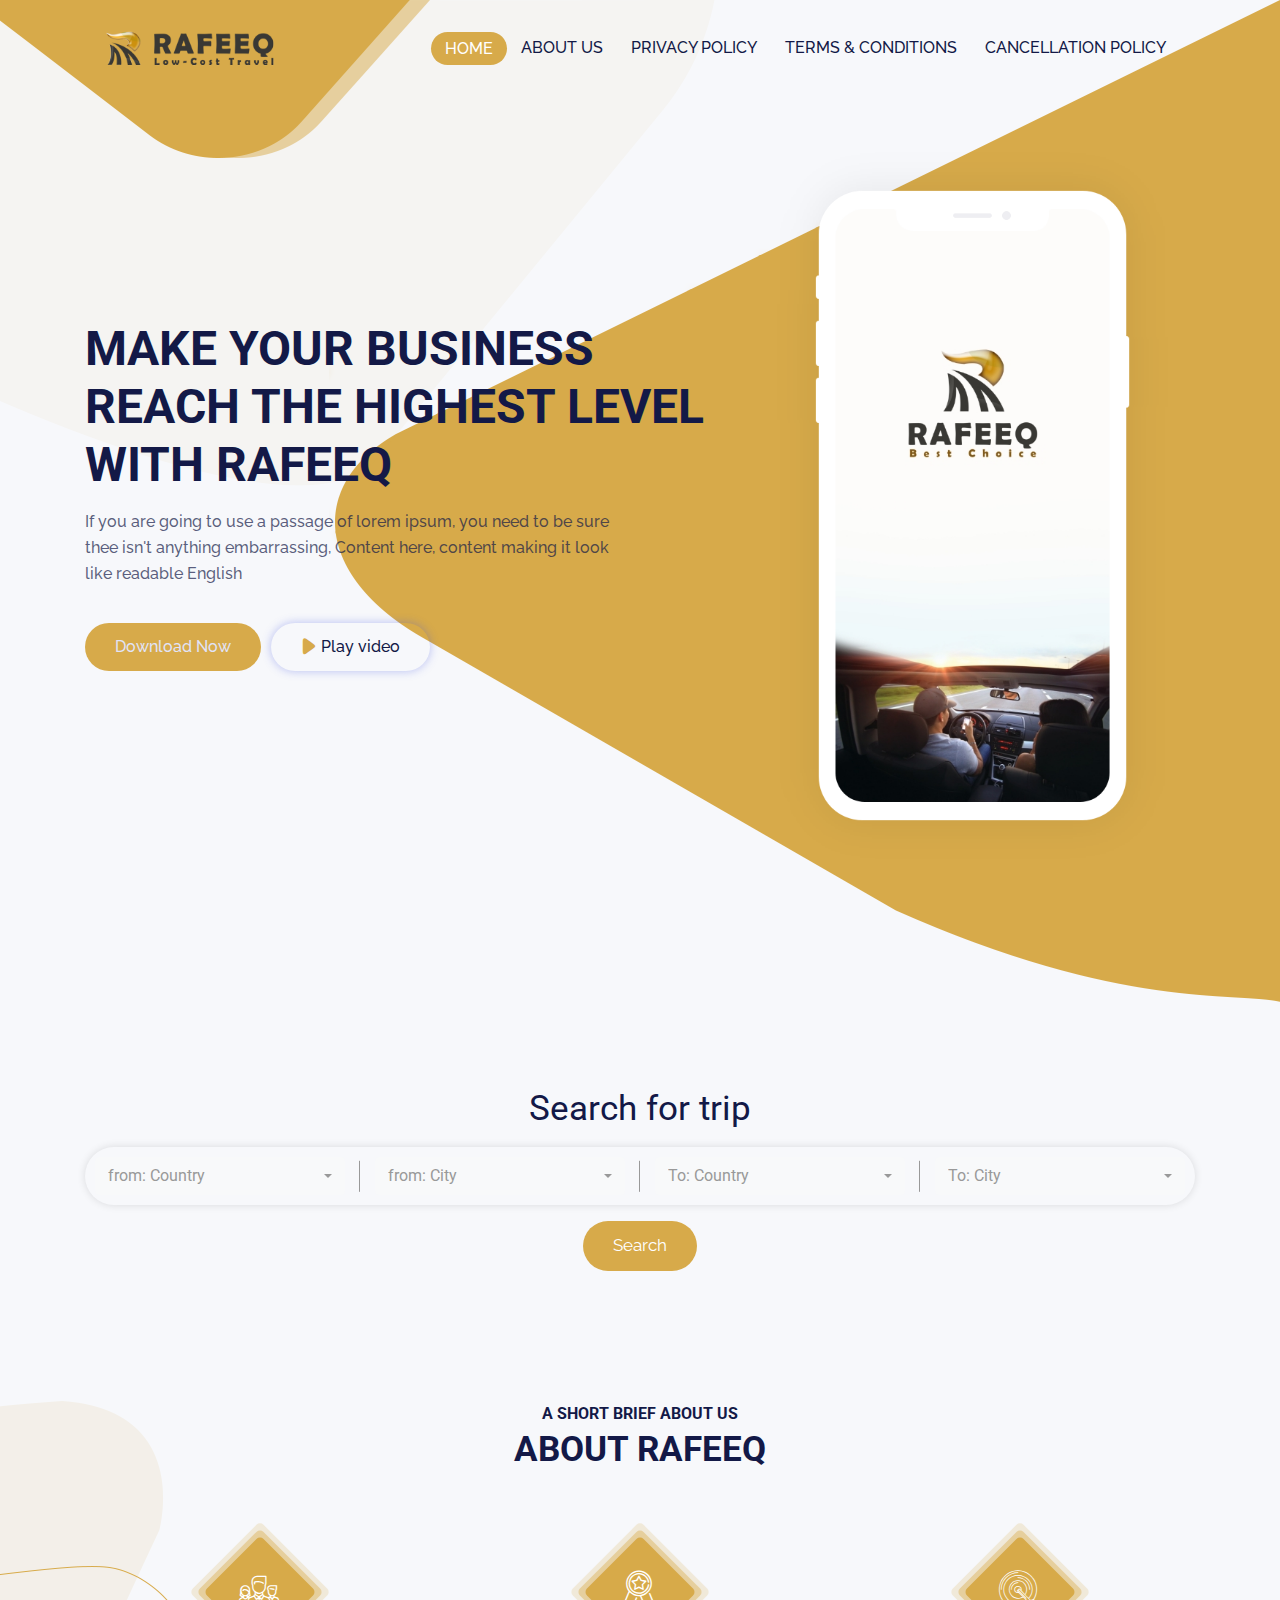
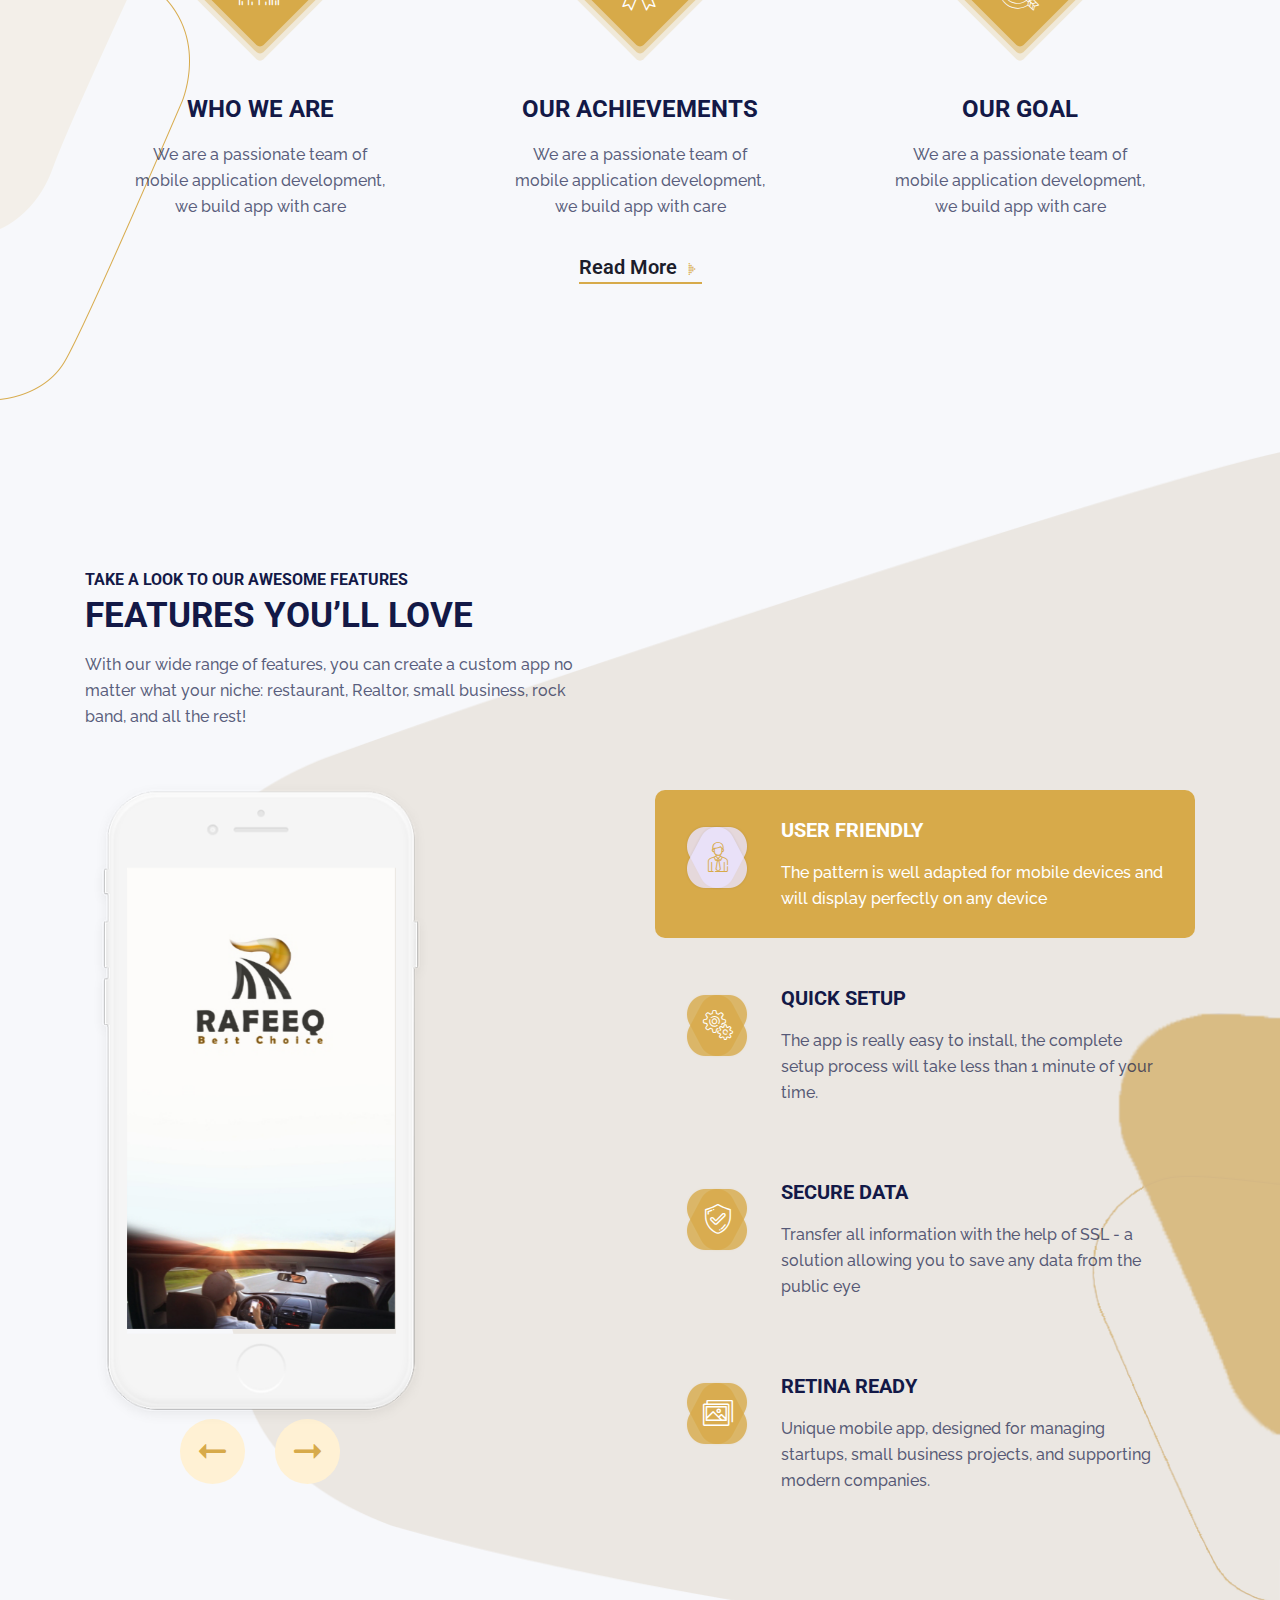
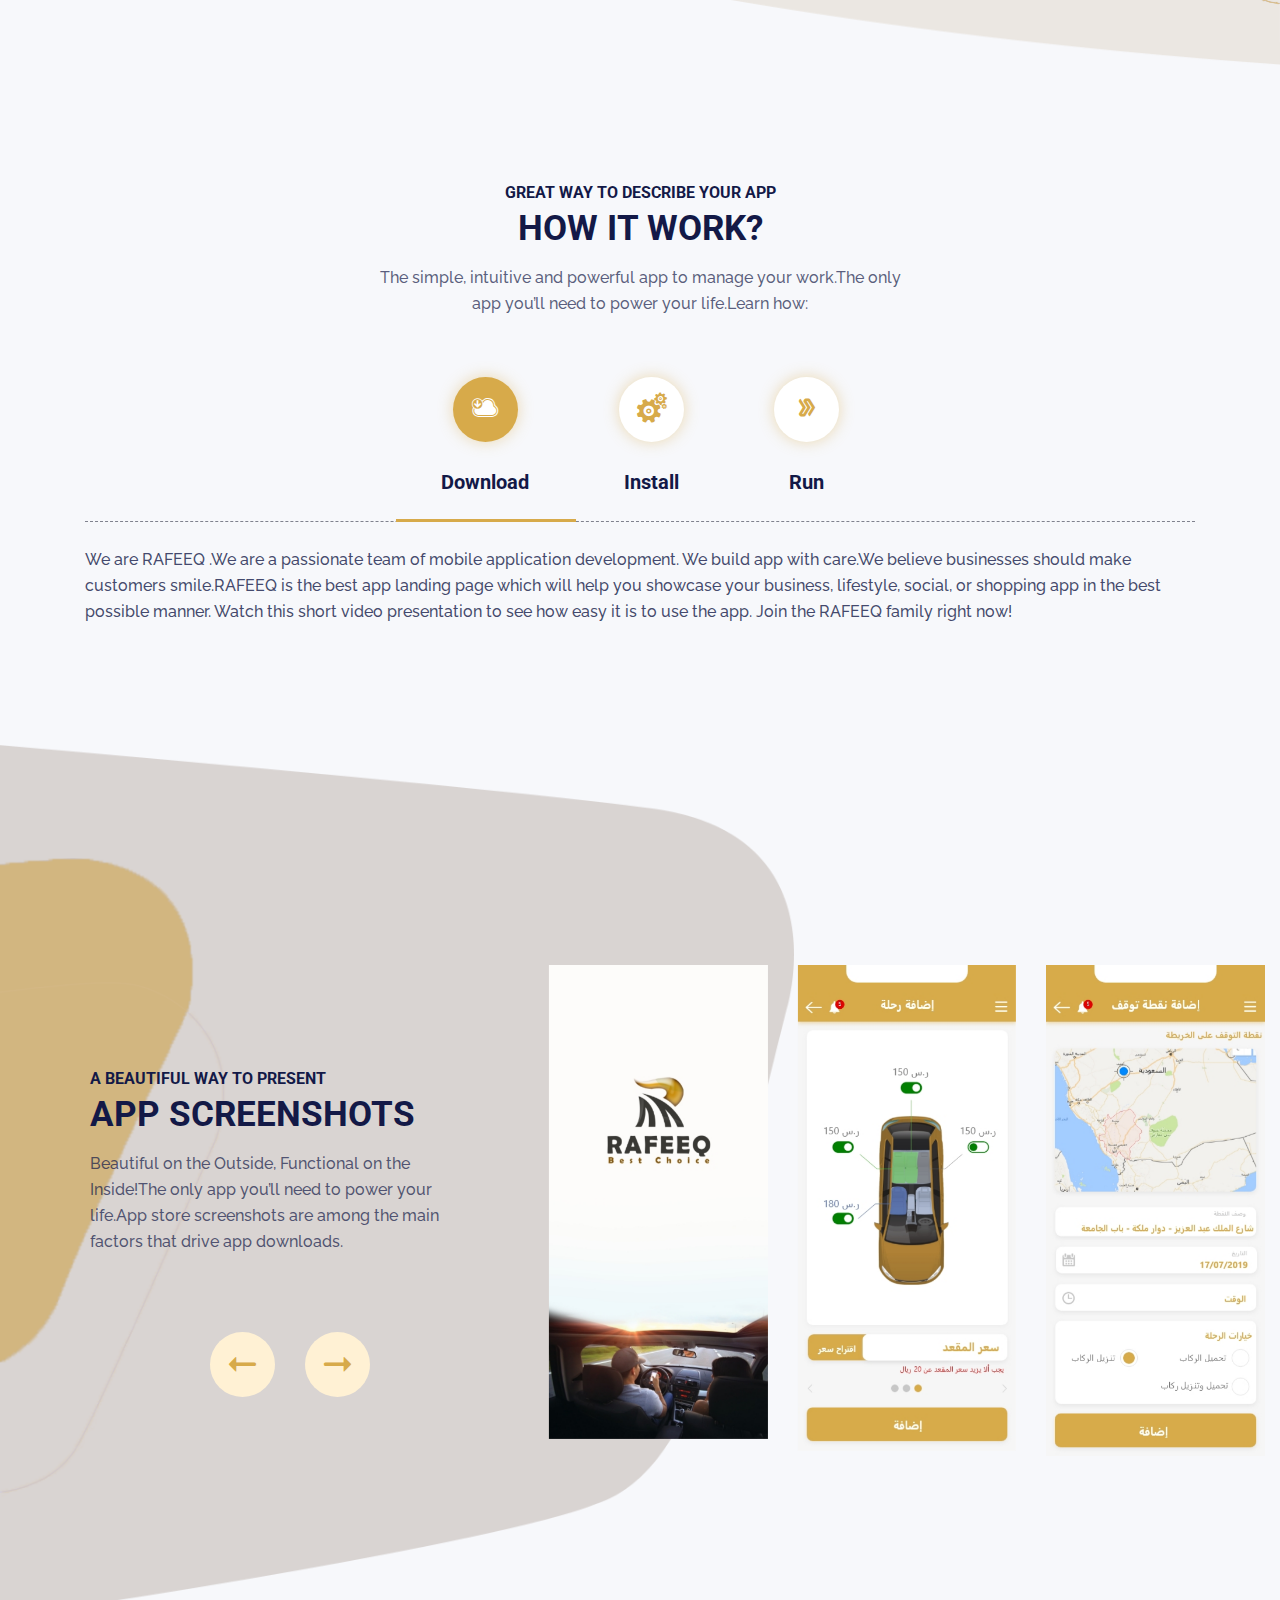
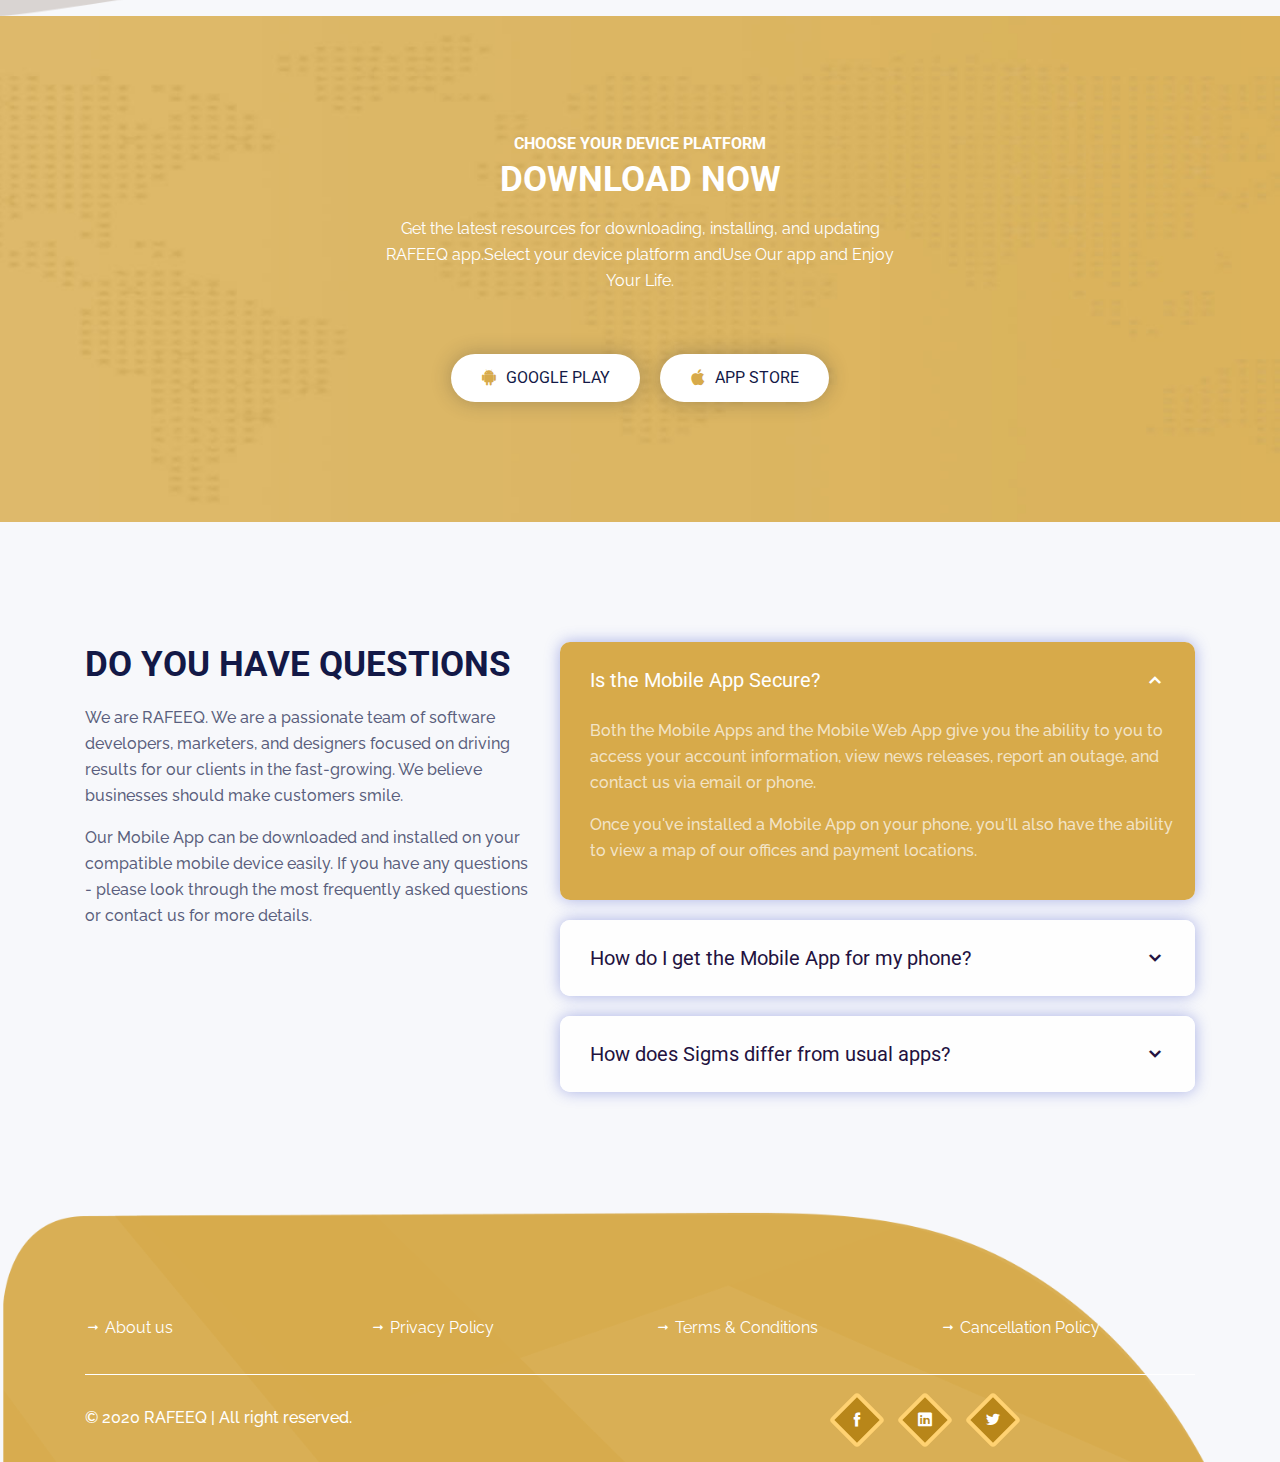
==== commit 86f03261: "first" ====
--- a/index.html
+++ b/index.html
@@ -9,6 +9,7 @@
     <title>RAFEEQ</title>
     <!--bootstrap css-->
     <link rel="stylesheet" href="assets/css/bootstrap.min.css">
+    <link rel="stylesheet" href="assets/css/bootstrap-select.min.css">
     <!--magnific popup css-->
     <link rel="stylesheet" href="assets/css/magnific-popup.css">
     <!--icofont css-->
@@ -29,511 +30,619 @@
 </head>
 
 <body class="home-one">
-    <!--start preloader-->
-    <div class="preloader">
-        <div class="spinner">
-            <div class="double-bounce1"></div>
-            <div class="double-bounce2"></div>
-        </div>
-    </div>
-    <!--end preloader-->
-    <!--start header-->
-    <header id="header" class="style-one">
-        <div class="container">
-            <nav class="navbar navbar-expand-lg">
-                <div class="container">
-                    <!--Logo-->
-                    <div id="logo">
-                        <a class="logo" href="index.html"><img src="assets/images/logo.png" alt="logo"></a>
-                    </div>
-                    <button class="navbar-toggler" type="button" data-toggle="collapse" data-target="#navbarContent" aria-controls="navbarContent" aria-expanded="false" aria-label="Toggle navigation">
-                        <span class="icon-bar"><i class="icofont-navigation-menu"></i></span>
-                    </button>
-                    <!--navbar links-->
-                    <div class="collapse navbar-collapse" id="navbarContent">
-                        <ul class="navbar-nav ml-auto v1">
-                            <li class="nav-item">
-                                <a class="nav-link active" href="index.html">Home</a>
-                            </li>
-                            <li class="nav-item">
-                                <a class="nav-link" href="about.html">About us</a>
-                            </li>
-                            <li class="nav-item">
-                                <a class="nav-link" href="privacy-policy.html">Privacy Policy</a>
-                            </li>
-                            <li class="nav-item">
-                                <a class="nav-link" href="terms-conditions.html"> Terms & Conditions</a>
-                            </li>
-                            <li class="nav-item">
-                                <a class="nav-link" href="cancellation-policy.html">  Cancellation Policy</a>
-                            </li>
-                        </ul>
-                    </div>
-                </div>
-            </nav>
-        </div>
-    </header>
-    <!--end header-->
-    <!--start hero area-->
-    <section id="hero-area" class="bg" data-scroll-index="0">
-        <div class="container">
-            <div class="row">
-                <!--start hero content-->
-                <div class="col-lg-7 col-md-6">
-                    <div class="hero-content">
-                        <h1>Make your business reach the highest level with RAFEEQ</h1>
-                        <p>If you are going to use a passage of lorem ipsum, you need to be sure thee isn't anything embarrassing, Content here, content making it look like readable English</p>
-                        <div class="hero-btns">
-                            <a class="bg" href="#" data-scroll-nav="5">Download Now</a><a class="popup-video" href="https://www.youtube.com/watch?v=clXBiR01kUM"><i class="icofont-ui-play"></i> Play video</a>
-                        </div>
-                    </div>
-                </div>
-                <!--end hero content-->
-
-                <!--start hero image-->
-                <div class="col-lg-5 col-md-6">
-                    <div class="hero-image">
-                        <img src="assets/images/screen/mockup1.png" class="img-fluid" alt="">
-                    </div>
-                </div>
-                <!--end hero content-->
-            </div>
-            <!--start download info-->
-            <div class="download-info row">
-
-            </div>
-            <!--end download info-->
-        </div>
-    </section>
-    <!--end hero area-->
-    <!--start about area-->
-    <section id="about-area" class="bg">
-        <div class="container">
-            <div class="row">
-                <!--start section heading-->
-                <div class="col-lg-8 offset-lg-2">
-                    <div class="section-heading text-center">
-                        <h5>A Short brief about us</h5>
-                        <h2>About RAFEEQ</h2>
-                    </div>
-                </div>
-                <!--end section heading-->
-            </div>
-            <div class="row">
-                <!--start about single-->
-                <div class="col-md-4">
-                    <div class="about-single text-center">
-                        <div class="icon">
-                            <i class="icon-team"></i>
-                        </div>
-                        <h3>who we are</h3>
-                        <p>We are a passionate team of mobile application development, we build app with care</p>
-                    </div>
-                </div>
-                <!--end about single-->
-                <!--start about single-->
-                <div class="col-md-4">
-                    <div class="about-single text-center">
-                        <div class="icon">
-                            <i class="icon-badge"></i>
-                        </div>
-                        <h3>our achievements</h3>
-                        <p>We are a passionate team of mobile application development, we build app with care</p>
-                    </div>
-                </div>
-                <!--end about single-->
-                <!--start about single-->
-                <div class="col-md-4">
-                    <div class="about-single text-center">
-                        <div class="icon">
-                            <i class="icon-archery"></i>
-                        </div>
-                        <h3>our goal</h3>
-                        <p>We are a passionate team of mobile application development, we build app with care</p>
-                    </div>
-                </div>
-                <!--end about single-->
-            </div>
-            <div class="row">
-                <div class="col-12 text-center">
-                    <a href="about.html" class="under-link read-more mt-3"> Read More<i class="icofont-dotted-right"></i></a>
-                </div>
-            </div>
-        </div>
-    </section>
-    <!--end about area-->
-    <!--start features area-->
-    <section id="features-area" class="bg" data-scroll-index="1">
-        <div class="container">
-            <div class="row">
-                <!--start section heading-->
-                <div class="col-lg-6 col-md-8">
-                    <div class="section-heading pr-4">
-                        <h5>take a look to our awesome features</h5>
-                        <h2>Features you’ll love</h2>
-                        <p>With our wide range of features, you can create a custom app no matter what your niche: restaurant, Realtor, small business, rock band, and all the rest!</p>
-                    </div>
-                </div>
-                <!--end section heading-->
-            </div>
-            <div class="row">
-                <!--start features carousel-->
-                <div class="col-lg-4 col-md-6">
-                    <div class="feature-screen">
-                        <div class="feature-frame"></div>
-                        <div class="features-carousel owl-carousel">
-                            <div class="feat-screen-single">
-                                <img src="assets/images/screen/11.jpg" class="img-fluid" alt="">
-                            </div>
-                            <div class="feat-screen-single">
-                                <img src="assets/images/screen/12.jpg" class="img-fluid" alt="">
-                            </div>
-                            <div class="feat-screen-single">
-                                <img src="assets/images/screen/13.jpg" class="img-fluid" alt="">
-                            </div>
-                            <div class="feat-screen-single">
-                                <img src="assets/images/screen/14.jpg" class="img-fluid" alt="">
-                            </div>
-                        </div>
-                    </div>
-                </div>
-                <!--end features carousel-->
-                <!--start features items area-->
-                <div class="col-lg-6 offset-lg-2 col-md-6">
-                    <!--start features single-->
-                    <div class="features-single">
-                        <a data-owl-item="1" class="feature-link active">
-                            <div class="icon">
-                                <i class="icon-employee"></i>
-                            </div>
-                            <div class="content">
-                                <h4>User Friendly</h4>
-                                <p>The pattern is well adapted for mobile devices and will display perfectly on any device</p>
-                            </div>
-                        </a>
-                    </div>
-                    <!--end features single-->
-                    <!--start features single-->
-                    <div class="features-single">
-                        <a data-owl-item="2" class="feature-link">
-                            <div class="icon">
-                                <i class="icon-gears"></i>
-                            </div>
-                            <div class="content">
-                                <h4>Quick Setup</h4>
-                                <p>The app is really easy to install, the complete setup process will take less than 1 minute of your time.</p>
-                            </div>
-                        </a>
-                    </div>
-                    <!--end features single-->
-                    <!--start features single-->
-                    <div class="features-single">
-                        <a data-owl-item="3" class="feature-link">
-                            <div class="icon">
-                                <i class="icon-secure-shield"></i>
-                            </div>
-                            <div class="content">
-                                <h4>Secure Data</h4>
-                                <p>Transfer all information with the help of SSL - a solution allowing you to save any data from the public eye</p>
-                            </div>
-                        </a>
-                    </div>
-                    <!--end features single-->
-                    <!--start features single-->
-                    <div class="features-single">
-                        <a data-owl-item="4" class="feature-link">
-                            <div class="icon">
-                                <i class="icon-pictures"></i>
-                            </div>
-                            <div class="content">
-                                <h4>Retina Ready</h4>
-                                <p>Unique mobile app, designed for managing startups, small business projects, and supporting modern companies.</p>
-                            </div>
-                        </a>
-                    </div>
-                    <!--end features single-->
-                </div>
-                <!--end features items area-->
-            </div>
-        </div>
-    </section>
-    <!--end features area-->
-
-    <!--start how work area-->
-    <section id="how-work-area">
-        <div class="container">
-            <div class="row">
-                <!--start section heading-->
-                <div class="col-lg-6 offset-lg-3 col-md-8 offset-md-2">
-                    <div class="section-heading text-center">
-                        <h5>Great Way to Describe Your App</h5>
-                        <h2>how it work?</h2>
-                        <p>The simple, intuitive and powerful app to manage your work.The only app you’ll need to power your life.Learn how:</p>
-                    </div>
-                </div>
-                <!--end section heading-->
-            </div>
-            <div class="row">
-                <!--start tab content-->
-                <div class="col-md-12">
-                    <ul class="nav nav-tabs justify-content-center" id="how-work-tab" role="tablist">
-                        <li class="nav-item text-center">
-                            <a class="nav-link active bx-shadow" data-toggle="tab" href="#download" role="tab" aria-controls="download" aria-selected="true"><i class="icofont-cloud-download"></i></a>
-                            <span>Download</span>
+<!--start preloader-->
+<div class="preloader">
+    <div class="spinner">
+        <div class="double-bounce1"></div>
+        <div class="double-bounce2"></div>
+    </div>
+</div>
+<!--end preloader-->
+<!--start header-->
+<header id="header" class="style-one">
+    <div class="container">
+        <nav class="navbar navbar-expand-lg">
+            <div class="container">
+                <!--Logo-->
+                <div id="logo">
+                    <a class="logo" href="index.html"><img src="assets/images/logo.png" alt="logo"></a>
+                </div>
+                <button class="navbar-toggler" type="button" data-toggle="collapse" data-target="#navbarContent"
+                        aria-controls="navbarContent" aria-expanded="false" aria-label="Toggle navigation">
+                    <span class="icon-bar"><i class="icofont-navigation-menu"></i></span>
+                </button>
+                <!--navbar links-->
+                <div class="collapse navbar-collapse" id="navbarContent">
+                    <ul class="navbar-nav ml-auto v1">
+                        <li class="nav-item">
+                            <a class="nav-link active" href="index.html">Home</a>
                         </li>
-                        <li class="nav-item text-center">
-                            <a class="nav-link bx-shadow" data-toggle="tab" href="#install" role="tab" aria-controls="install" aria-selected="false"><i class="icofont-ui-settings"></i></a>
-                            <span>Install</span>
+                        <li class="nav-item">
+                            <a class="nav-link" href="about.html">About us</a>
                         </li>
-                        <li class="nav-item text-center">
-                            <a class="nav-link bx-shadow" data-toggle="tab" href="#run" role="tab" aria-controls="run" aria-selected="false"><i class="icofont-stylish-right"></i></a>
-                            <span>Run</span>
+                        <li class="nav-item">
+                            <a class="nav-link" href="privacy-policy.html">Privacy Policy</a>
+                        </li>
+                        <li class="nav-item">
+                            <a class="nav-link" href="terms-conditions.html"> Terms & Conditions</a>
+                        </li>
+                        <li class="nav-item">
+                            <a class="nav-link" href="cancellation-policy.html"> Cancellation Policy</a>
                         </li>
                     </ul>
-                    <div class="tab-content" id="how-work-tab-cont">
-                        <div class="tab-pane fade show active" id="download" role="tabpanel" aria-labelledby="download">
-                            We are RAFEEQ .We are a passionate team of mobile application development. We build app with care.We believe businesses should make customers smile.RAFEEQ is the best app landing page which will help you showcase your business, lifestyle, social, or shopping app in the best possible manner. Watch this short video presentation to see how easy it is to use the app. Join the RAFEEQ family right now!
-                        </div>
-                        <div class="tab-pane fade" id="install" role="tabpanel" aria-labelledby="install">
-                            Lorem ipsum dolor sit amet, consectetuer adipiscing elit. Phasellus hendrerit. Pellentesque aliquet nibh nec urna. In nisi neque, aliquet vel, dapibus id, mattis vel, nisi. Sed pretium, ligula sollicitudin laoreet viverra, tortor libero sodales leo, eget blandit nunc tortor eu nibh. Nullam mollis. Ut justo. Suspendisse potenti.
-                        </div>
-                        <div class="tab-pane fade" id="run" role="tabpanel" aria-labelledby="run">
-                            Sed egestas, ante et vulputate volutpat, eros pede semper est, vitae luctus metus libero eu augue. Morbi purus libero, faucibus adipiscing, commodo quis, gravida id, est. Sed lectus. Praesent elementum hendrerit tortor. Sed semper lorem at felis. Vestibulum volutpat, lacus a ultrices sagittis, mi neque euismod dui, eu pulvinar nunc sapien ornare nisl. Phasellus pede arcu, dapibus eu, fermentum.
-                        </div>
-                    </div>
-                </div>
-                <!--end tab content-->
-            </div>
-        </div>
-    </section>
-    <!--end how work area-->
-    <!--start screenshot area-->
-    <section id="screen-area" class="bg" data-scroll-index="2">
-        <div class="container-fluid">
+                </div>
+            </div>
+        </nav>
+    </div>
+</header>
+<!--end header-->
+<!--start hero area-->
+<section id="hero-area" class="bg" data-scroll-index="0">
+    <div class="container">
+        <div class="row">
+            <!--start hero content-->
+            <div class="col-lg-7 col-md-6">
+                <div class="hero-content">
+                    <h1>Make your business reach the highest level with RAFEEQ</h1>
+                    <p>If you are going to use a passage of lorem ipsum, you need to be sure thee isn't anything
+                        embarrassing, Content here, content making it look like readable English</p>
+                    <div class="hero-btns">
+                        <a class="bg" href="#" data-scroll-nav="5">Download Now</a><a class="popup-video"
+                                                                                      href="https://www.youtube.com/watch?v=clXBiR01kUM"><i
+                            class="icofont-ui-play"></i> Play video</a>
+                    </div>
+                </div>
+            </div>
+            <!--end hero content-->
+
+            <!--start hero image-->
+            <div class="col-lg-5 col-md-6">
+                <div class="hero-image">
+                    <img src="assets/images/screen/mockup1.png" class="img-fluid" alt="">
+                </div>
+            </div>
+            <!--end hero content-->
+        </div>
+        <!--start download info-->
+        <div class="download-info row">
+
+        </div>
+        <!--end download info-->
+    </div>
+</section>
+<!--end hero area-->
+<section class="search-section pb-130px">
+    <h2 class="text-center mb-3">
+        Search for trip
+    </h2>
+    <form action="#">
+        <div class="container">
+            <div class="search-container">
+                <div class="row">
+                    <div class="col-lg">
+                        <div class="search-container-input">
+                            <select class="my-select" data-width="100%" title="from: Country">
+                                <option>Country</option>
+                                <option>Country</option>
+                                <option>Country</option>
+                            </select>
+                        </div>
+                    </div>
+                    <div class="col-lg">
+                        <div class="search-container-input">
+                            <select class="my-select" data-width="100%" title="from: City">
+                                <option>City</option>
+                                <option>City</option>
+                                <option>City</option>
+                            </select>
+                        </div>
+                    </div>
+                    <div class="col-lg">
+                        <div class="search-container-input">
+                            <select class="my-select" data-width="100%" title="To: Country">
+                                <option>Country</option>
+                                <option>Country</option>
+                                <option>Country</option>
+                            </select>
+                        </div>
+                    </div>
+                    <div class="col-lg">
+                        <div class="search-container-input">
+                            <select class="my-select" data-width="100%" title="To: City">
+                                <option>City</option>
+                                <option>City</option>
+                                <option>City</option>
+                            </select>
+                        </div>
+                    </div>
+                </div>
+            </div>
+        </div>
+        <div class="text-center">
+            <button class="my-btn mt-3">
+                Search
+            </button>
+        </div>
+    </form>
+</section>
+<!--start about area-->
+<section id="about-area" class="bg">
+    <div class="container">
+        <div class="row">
+            <!--start section heading-->
+            <div class="col-lg-8 offset-lg-2">
+                <div class="section-heading text-center">
+                    <h5>A Short brief about us</h5>
+                    <h2>About RAFEEQ</h2>
+                </div>
+            </div>
+            <!--end section heading-->
+        </div>
+        <div class="row">
+            <!--start about single-->
+            <div class="col-md-4">
+                <div class="about-single text-center">
+                    <div class="icon">
+                        <i class="icon-team"></i>
+                    </div>
+                    <h3>who we are</h3>
+                    <p>We are a passionate team of mobile application development, we build app with care</p>
+                </div>
+            </div>
+            <!--end about single-->
+            <!--start about single-->
+            <div class="col-md-4">
+                <div class="about-single text-center">
+                    <div class="icon">
+                        <i class="icon-badge"></i>
+                    </div>
+                    <h3>our achievements</h3>
+                    <p>We are a passionate team of mobile application development, we build app with care</p>
+                </div>
+            </div>
+            <!--end about single-->
+            <!--start about single-->
+            <div class="col-md-4">
+                <div class="about-single text-center">
+                    <div class="icon">
+                        <i class="icon-archery"></i>
+                    </div>
+                    <h3>our goal</h3>
+                    <p>We are a passionate team of mobile application development, we build app with care</p>
+                </div>
+            </div>
+            <!--end about single-->
+        </div>
+        <div class="row">
+            <div class="col-12 text-center">
+                <a href="about.html" class="under-link read-more mt-3"> Read More<i
+                        class="icofont-dotted-right"></i></a>
+            </div>
+        </div>
+    </div>
+</section>
+<!--end about area-->
+<!--start features area-->
+<section id="features-area" class="bg" data-scroll-index="1">
+    <div class="container">
+        <div class="row">
+            <!--start section heading-->
+            <div class="col-lg-6 col-md-8">
+                <div class="section-heading pr-4">
+                    <h5>take a look to our awesome features</h5>
+                    <h2>Features you’ll love</h2>
+                    <p>With our wide range of features, you can create a custom app no matter what your niche:
+                        restaurant, Realtor, small business, rock band, and all the rest!</p>
+                </div>
+            </div>
+            <!--end section heading-->
+        </div>
+        <div class="row">
+            <!--start features carousel-->
+            <div class="col-lg-4 col-md-6">
+                <div class="feature-screen">
+                    <div class="feature-frame"></div>
+                    <div class="features-carousel owl-carousel">
+                        <div class="feat-screen-single">
+                            <img src="assets/images/screen/11.jpg" class="img-fluid" alt="">
+                        </div>
+                        <div class="feat-screen-single">
+                            <img src="assets/images/screen/12.jpg" class="img-fluid" alt="">
+                        </div>
+                        <div class="feat-screen-single">
+                            <img src="assets/images/screen/13.jpg" class="img-fluid" alt="">
+                        </div>
+                        <div class="feat-screen-single">
+                            <img src="assets/images/screen/14.jpg" class="img-fluid" alt="">
+                        </div>
+                    </div>
+                </div>
+            </div>
+            <!--end features carousel-->
+            <!--start features items area-->
+            <div class="col-lg-6 offset-lg-2 col-md-6">
+                <!--start features single-->
+                <div class="features-single">
+                    <a data-owl-item="1" class="feature-link active">
+                        <div class="icon">
+                            <i class="icon-employee"></i>
+                        </div>
+                        <div class="content">
+                            <h4>User Friendly</h4>
+                            <p>The pattern is well adapted for mobile devices and will display perfectly on any
+                                device</p>
+                        </div>
+                    </a>
+                </div>
+                <!--end features single-->
+                <!--start features single-->
+                <div class="features-single">
+                    <a data-owl-item="2" class="feature-link">
+                        <div class="icon">
+                            <i class="icon-gears"></i>
+                        </div>
+                        <div class="content">
+                            <h4>Quick Setup</h4>
+                            <p>The app is really easy to install, the complete setup process will take less than 1
+                                minute of your time.</p>
+                        </div>
+                    </a>
+                </div>
+                <!--end features single-->
+                <!--start features single-->
+                <div class="features-single">
+                    <a data-owl-item="3" class="feature-link">
+                        <div class="icon">
+                            <i class="icon-secure-shield"></i>
+                        </div>
+                        <div class="content">
+                            <h4>Secure Data</h4>
+                            <p>Transfer all information with the help of SSL - a solution allowing you to save any data
+                                from the public eye</p>
+                        </div>
+                    </a>
+                </div>
+                <!--end features single-->
+                <!--start features single-->
+                <div class="features-single">
+                    <a data-owl-item="4" class="feature-link">
+                        <div class="icon">
+                            <i class="icon-pictures"></i>
+                        </div>
+                        <div class="content">
+                            <h4>Retina Ready</h4>
+                            <p>Unique mobile app, designed for managing startups, small business projects, and
+                                supporting modern companies.</p>
+                        </div>
+                    </a>
+                </div>
+                <!--end features single-->
+            </div>
+            <!--end features items area-->
+        </div>
+    </div>
+</section>
+<!--end features area-->
+
+<!--start how work area-->
+<section id="how-work-area">
+    <div class="container">
+        <div class="row">
+            <!--start section heading-->
+            <div class="col-lg-6 offset-lg-3 col-md-8 offset-md-2">
+                <div class="section-heading text-center">
+                    <h5>Great Way to Describe Your App</h5>
+                    <h2>how it work?</h2>
+                    <p>The simple, intuitive and powerful app to manage your work.The only app you’ll need to power your
+                        life.Learn how:</p>
+                </div>
+            </div>
+            <!--end section heading-->
+        </div>
+        <div class="row">
+            <!--start tab content-->
+            <div class="col-md-12">
+                <ul class="nav nav-tabs justify-content-center" id="how-work-tab" role="tablist">
+                    <li class="nav-item text-center">
+                        <a class="nav-link active bx-shadow" data-toggle="tab" href="#download" role="tab"
+                           aria-controls="download" aria-selected="true"><i class="icofont-cloud-download"></i></a>
+                        <span>Download</span>
+                    </li>
+                    <li class="nav-item text-center">
+                        <a class="nav-link bx-shadow" data-toggle="tab" href="#install" role="tab"
+                           aria-controls="install" aria-selected="false"><i class="icofont-ui-settings"></i></a>
+                        <span>Install</span>
+                    </li>
+                    <li class="nav-item text-center">
+                        <a class="nav-link bx-shadow" data-toggle="tab" href="#run" role="tab" aria-controls="run"
+                           aria-selected="false"><i class="icofont-stylish-right"></i></a>
+                        <span>Run</span>
+                    </li>
+                </ul>
+                <div class="tab-content" id="how-work-tab-cont">
+                    <div class="tab-pane fade show active" id="download" role="tabpanel" aria-labelledby="download">
+                        We are RAFEEQ .We are a passionate team of mobile application development. We build app with
+                        care.We believe businesses should make customers smile.RAFEEQ is the best app landing page which
+                        will help you showcase your business, lifestyle, social, or shopping app in the best possible
+                        manner. Watch this short video presentation to see how easy it is to use the app. Join the
+                        RAFEEQ family right now!
+                    </div>
+                    <div class="tab-pane fade" id="install" role="tabpanel" aria-labelledby="install">
+                        Lorem ipsum dolor sit amet, consectetuer adipiscing elit. Phasellus hendrerit. Pellentesque
+                        aliquet nibh nec urna. In nisi neque, aliquet vel, dapibus id, mattis vel, nisi. Sed pretium,
+                        ligula sollicitudin laoreet viverra, tortor libero sodales leo, eget blandit nunc tortor eu
+                        nibh. Nullam mollis. Ut justo. Suspendisse potenti.
+                    </div>
+                    <div class="tab-pane fade" id="run" role="tabpanel" aria-labelledby="run">
+                        Sed egestas, ante et vulputate volutpat, eros pede semper est, vitae luctus metus libero eu
+                        augue. Morbi purus libero, faucibus adipiscing, commodo quis, gravida id, est. Sed lectus.
+                        Praesent elementum hendrerit tortor. Sed semper lorem at felis. Vestibulum volutpat, lacus a
+                        ultrices sagittis, mi neque euismod dui, eu pulvinar nunc sapien ornare nisl. Phasellus pede
+                        arcu, dapibus eu, fermentum.
+                    </div>
+                </div>
+            </div>
+            <!--end tab content-->
+        </div>
+    </div>
+</section>
+<!--end how work area-->
+<!--start screenshot area-->
+<section id="screen-area" class="bg" data-scroll-index="2">
+    <div class="container-fluid">
+        <div class="row">
+            <!--start section heading-->
+            <div class="col-md-5">
+                <div class="section-heading screen">
+                    <h5>A beautiful way to present</h5>
+                    <h2>app screenshots</h2>
+                    <p>Beautiful on the Outside, Functional on the Inside!The only app you’ll need to power your
+                        life.App store screenshots are among the main factors that drive app downloads.</p>
+                </div>
+            </div>
+            <!--end section heading-->
+            <div class="col-md-7">
+                <div class="screen-carousel-wrap-default">
+                    <!--                        <div class="app-frame-default">-->
+                    <!--                            <img class="img-fluid" src="assets/images/app-frame.png" alt="image">-->
+                    <!--                        </div>-->
+                    <div class="screen-carousel-default owl-carousel">
+                        <div class="screen-single">
+                            <img class="img-fluid" src="assets/images/screen/1.jpg" alt="image">
+                        </div>
+                        <div class="screen-single">
+                            <img class="img-fluid" src="assets/images/screen/2.jpg" alt="image">
+                        </div>
+                        <div class="screen-single">
+                            <img class="img-fluid" src="assets/images/screen/3.jpg" alt="image">
+                        </div>
+                        <div class="screen-single">
+                            <img class="img-fluid" src="assets/images/screen/4.jpg" alt="image">
+                        </div>
+                        <div class="screen-single">
+                            <img class="img-fluid" src="assets/images/screen/5.jpg" alt="image">
+                        </div>
+                        <div class="screen-single">
+                            <img class="img-fluid" src="assets/images/screen/6.jpg" alt="image">
+                        </div>
+                        <div class="screen-single">
+                            <img class="img-fluid" src="assets/images/screen/7.jpg" alt="image">
+                        </div>
+                        <div class="screen-single">
+                            <img class="img-fluid" src="assets/images/screen/8.jpg" alt="image">
+                        </div>
+                        <div class="screen-single">
+                            <img class="img-fluid" src="assets/images/screen/9.jpg" alt="image">
+                        </div>
+                    </div>
+                </div>
+            </div>
+        </div>
+    </div>
+</section>
+<!--start screenshot area-->
+<!--start download area-->
+<section id="download-area" class="bg bg-cover" data-scroll-index="5">
+    <div class="container">
+        <div class="row">
+            <!--start section heading-->
+            <div class="col-lg-6 offset-lg-3 col-md-10 offset-md-1">
+                <div class="section-heading text-center">
+                    <h5 class="text-white">Choose your device platform</h5>
+                    <h2 class="text-white">Download now</h2>
+                    <p class="text-white font-weight-normal">Get the latest resources for downloading, installing, and
+                        updating RAFEEQ app.Select your device platform andUse Our app and Enjoy Your Life. </p>
+                </div>
+            </div>
+            <!--end section heading-->
+        </div>
+        <div class="row">
+            <!--start download buttons-->
+            <div class="col-lg-12">
+                <div class="download-btns text-center">
+                    <ul>
+                        <li><a href="#"><i class="icofont-brand-android-robot"></i> GOOGLE PLAY</a></li>
+                        <li><a href="#"><i class="icofont-brand-apple"></i> APP STORE</a></li>
+                    </ul>
+                </div>
+            </div>
+            <!--end download buttons-->
+        </div>
+    </div>
+</section>
+<!--end download area-->
+<!--start faq area-->
+<section id="faq-area">
+    <div class="container">
+        <div class="row">
+            <div class="col-lg-5 col-md-6">
+                <div class="faq-content">
+                    <h2>Do you have questions</h2>
+                    <p>We are RAFEEQ. We are a passionate team of software developers, marketers, and designers focused
+                        on driving results for our clients in the fast-growing. We believe businesses should make
+                        customers smile.</p>
+                    <p>Our Mobile App can be downloaded and installed on your compatible mobile device easily. If you
+                        have any questions - please look through the most frequently asked questions or contact us for
+                        more details.</p>
+                </div>
+            </div>
+            <!--start faq accordian-->
+            <div class="col-lg-7 col-md-6">
+                <div id="accordion" class="bg" role="tablist">
+                    <!--start faq single-->
+                    <div class="card">
+                        <div class="card-header active" role="tab" id="headingOne">
+                            <h5 class="mb-0">
+                                <a data-toggle="collapse" href="#collapseOne" aria-expanded="true"
+                                   aria-controls="collapseOne">Is the Mobile App Secure?</a>
+                            </h5>
+                        </div>
+                        <div id="collapseOne" class="collapse show" role="tabpanel" aria-labelledby="headingOne"
+                             data-parent="#accordion">
+                            <div class="card-body">
+                                <p class="text-light">Both the Mobile Apps and the Mobile Web App give you the ability
+                                    to you to access your account information, view news releases, report an outage, and
+                                    contact us via email or phone.</p>
+                                <p class="text-light">Once you've installed a Mobile App on your phone, you'll also have
+                                    the ability to view a map of our offices and payment locations.</p>
+                            </div>
+                        </div>
+                    </div>
+                    <!--end faq single-->
+                    <!--start faq single-->
+                    <div class="card">
+                        <div class="card-header" role="tab" id="headingTwo">
+                            <h5 class="mb-0">
+                                <a class="collapsed" data-toggle="collapse" href="#collapseTwo" aria-expanded="false"
+                                   aria-controls="collapseTwo">How do I get the Mobile App for my phone?</a>
+                            </h5>
+                        </div>
+                        <div id="collapseTwo" class="collapse" role="tabpanel" aria-labelledby="headingTwo"
+                             data-parent="#accordion">
+                            <div class="card-body">
+                                <p class="text-light">Both the Mobile Apps and the Mobile Web App give you the ability
+                                    to you to access your account information, view news releases, report an outage, and
+                                    contact us via email or phone.</p>
+                                <p class="text-light">Once you've installed a Mobile App on your phone, you'll also have
+                                    the ability to view a map of our offices and payment locations.</p>
+                            </div>
+                        </div>
+                    </div>
+                    <!--end faq single-->
+                    <!--start faq single-->
+                    <div class="card">
+                        <div class="card-header" role="tab" id="headingThree">
+                            <h5 class="mb-0">
+                                <a class="collapsed" data-toggle="collapse" href="#collapseThree" aria-expanded="false"
+                                   aria-controls="collapseThree">How does Sigms differ from usual apps? </a>
+                            </h5>
+                        </div>
+                        <div id="collapseThree" class="collapse" role="tabpanel" aria-labelledby="headingThree"
+                             data-parent="#accordion">
+                            <div class="card-body">
+                                <p class="text-light">Both the Mobile Apps and the Mobile Web App give you the ability
+                                    to you to access your account information, view news releases, report an outage, and
+                                    contact us via email or phone.</p>
+                                <p class="text-light">Once you've installed a Mobile App on your phone, you'll also have
+                                    the ability to view a map of our offices and payment locations.</p>
+                            </div>
+                        </div>
+                    </div>
+                    <!--end faq single-->
+                </div>
+            </div>
+            <!--end faq accordian-->
+        </div>
+    </div>
+</section>
+<!--end faq area-->
+<!--start footer-->
+<footer id="footer" class="bg bg-cover">
+    <div class="container">
+        <div class="footer-top">
             <div class="row">
-                <!--start section heading-->
-                <div class="col-md-5">
-                    <div class="section-heading screen">
-                        <h5>A beautiful way to present</h5>
-                        <h2>app screenshots</h2>
-                        <p>Beautiful on the Outside, Functional on the Inside!The only app you’ll need to power your life.App store screenshots are among the main factors that drive app downloads.</p>
-                    </div>
-                </div>
-                <!--end section heading-->
-                <div class="col-md-7">
-                    <div class="screen-carousel-wrap-default">
-<!--                        <div class="app-frame-default">-->
-<!--                            <img class="img-fluid" src="assets/images/app-frame.png" alt="image">-->
-<!--                        </div>-->
-                        <div class="screen-carousel-default owl-carousel">
-                            <div class="screen-single">
-                                <img class="img-fluid" src="assets/images/screen/1.jpg" alt="image">
-                            </div>
-                            <div class="screen-single">
-                                <img class="img-fluid" src="assets/images/screen/2.jpg" alt="image">
-                            </div>
-                            <div class="screen-single">
-                                <img class="img-fluid" src="assets/images/screen/3.jpg" alt="image">
-                            </div>
-                            <div class="screen-single">
-                                <img class="img-fluid" src="assets/images/screen/4.jpg" alt="image">
-                            </div>
-                            <div class="screen-single">
-                                <img class="img-fluid" src="assets/images/screen/5.jpg" alt="image">
-                            </div>
-                            <div class="screen-single">
-                                <img class="img-fluid" src="assets/images/screen/6.jpg" alt="image">
-                            </div>
-                            <div class="screen-single">
-                                <img class="img-fluid" src="assets/images/screen/7.jpg" alt="image">
-                            </div>
-                            <div class="screen-single">
-                                <img class="img-fluid" src="assets/images/screen/8.jpg" alt="image">
-                            </div>
-                            <div class="screen-single">
-                                <img class="img-fluid" src="assets/images/screen/9.jpg" alt="image">
-                            </div>
-                        </div>
-                    </div>
-                </div>
-            </div>
-        </div>
-    </section>
-    <!--start screenshot area-->
-    <!--start download area-->
-    <section id="download-area" class="bg bg-cover" data-scroll-index="5">
-        <div class="container">
+                <div class="col-lg-3 col-md-6">
+                    <div class="footer-widget-single">
+                        <ul>
+                            <li><a href="about.html"><i class="icofont-long-arrow-right"></i> About us</a></li>
+                        </ul>
+                    </div>
+                </div>
+                <div class="col-lg-3 col-md-6">
+                    <div class="footer-widget-single">
+                        <ul>
+                            <li><a href="privacy-policy.html"><i class="icofont-long-arrow-right"></i> Privacy
+                                Policy</a></li>
+                        </ul>
+                    </div>
+                </div>
+                <div class="col-lg-3 col-md-6">
+                    <div class="footer-widget-single">
+                        <ul>
+                            <li><a href="terms-conditions.html"><i class="icofont-long-arrow-right"></i> Terms &
+                                Conditions</a></li>
+                        </ul>
+                    </div>
+                </div>
+                <div class="col-lg-3 col-md-6">
+                    <div class="footer-widget-single">
+                        <ul>
+                            <li><a href="cancellation-policy.html"><i class="icofont-long-arrow-right"></i> Cancellation
+                                Policy</a></li>
+                        </ul>
+                    </div>
+                </div>
+            </div>
+        </div>
+        <div class="footer-bottom">
             <div class="row">
-                <!--start section heading-->
-                <div class="col-lg-6 offset-lg-3 col-md-10 offset-md-1">
-                    <div class="section-heading text-center">
-                        <h5 class="text-white">Choose your device platform</h5>
-                        <h2 class="text-white">Download now</h2>
-                        <p class="text-white font-weight-normal">Get the latest resources for downloading, installing, and updating RAFEEQ app.Select your device platform andUse Our app and Enjoy Your Life. </p>
-                    </div>
-                </div>
-                <!--end section heading-->
-            </div>
-            <div class="row">
-                <!--start download buttons-->
-                <div class="col-lg-12">
-                    <div class="download-btns text-center">
+                <div class="col-md-6">
+                    <div class="copyright-text">
+                        <p class="text-white m-0">&copy; 2020 RAFEEQ | All right reserved.</p>
+                    </div>
+                </div>
+                <div class="col-md-6">
+                    <div class="footer-social text-center">
                         <ul>
-                            <li><a href="#"><i class="icofont-brand-android-robot"></i> GOOGLE PLAY</a></li>
-                            <li><a href="#"><i class="icofont-brand-apple"></i> APP STORE</a></li>
+                            <li><a href="#"><span><i class="icofont-facebook"></i></span></a></li>
+                            <li><a href="#"><span><i class="icofont-linkedin"></i></span></a></li>
+                            <li><a href="#"><span><i class="icofont-twitter"></i></span></a></li>
                         </ul>
                     </div>
                 </div>
-                <!--end download buttons-->
-            </div>
-        </div>
-    </section>
-    <!--end download area-->
-    <!--start faq area-->
-    <section id="faq-area">
-        <div class="container">
-            <div class="row">
-                <div class="col-lg-5 col-md-6">
-                    <div class="faq-content">
-                        <h2>Do you have questions</h2>
-                        <p>We are RAFEEQ. We are a passionate team of software developers, marketers, and designers focused on driving results for our clients in the fast-growing. We believe businesses should make customers smile.</p>
-                        <p>Our Mobile App can be downloaded and installed on your compatible mobile device easily. If you have any questions - please look through the most frequently asked questions or contact us for more details.</p>
-                    </div>
-                </div>
-                <!--start faq accordian-->
-                <div class="col-lg-7 col-md-6">
-                    <div id="accordion" class="bg" role="tablist">
-                        <!--start faq single-->
-                        <div class="card">
-                            <div class="card-header active" role="tab" id="headingOne">
-                                <h5 class="mb-0">
-                                    <a data-toggle="collapse" href="#collapseOne" aria-expanded="true" aria-controls="collapseOne">Is the Mobile App Secure?</a>
-                                </h5>
-                            </div>
-                            <div id="collapseOne" class="collapse show" role="tabpanel" aria-labelledby="headingOne" data-parent="#accordion">
-                                <div class="card-body">
-                                    <p class="text-light">Both the Mobile Apps and the Mobile Web App give you the ability to you to access your account information, view news releases, report an outage, and contact us via email or phone.</p>
-                                    <p class="text-light">Once you've installed a Mobile App on your phone, you'll also have the ability to view a map of our offices and payment locations.</p>
-                                </div>
-                            </div>
-                        </div>
-                        <!--end faq single-->
-                        <!--start faq single-->
-                        <div class="card">
-                            <div class="card-header" role="tab" id="headingTwo">
-                                <h5 class="mb-0">
-                                    <a class="collapsed" data-toggle="collapse" href="#collapseTwo" aria-expanded="false" aria-controls="collapseTwo">How do I get the Mobile App for my phone?</a>
-                                </h5>
-                            </div>
-                            <div id="collapseTwo" class="collapse" role="tabpanel" aria-labelledby="headingTwo" data-parent="#accordion">
-                                <div class="card-body">
-                                    <p class="text-light">Both the Mobile Apps and the Mobile Web App give you the ability to you to access your account information, view news releases, report an outage, and contact us via email or phone.</p>
-                                    <p class="text-light">Once you've installed a Mobile App on your phone, you'll also have the ability to view a map of our offices and payment locations.</p>
-                                </div>
-                            </div>
-                        </div>
-                        <!--end faq single-->
-                        <!--start faq single-->
-                        <div class="card">
-                            <div class="card-header" role="tab" id="headingThree">
-                                <h5 class="mb-0">
-                                    <a class="collapsed" data-toggle="collapse" href="#collapseThree" aria-expanded="false" aria-controls="collapseThree">How does Sigms differ from usual apps? </a>
-                                </h5>
-                            </div>
-                            <div id="collapseThree" class="collapse" role="tabpanel" aria-labelledby="headingThree" data-parent="#accordion">
-                                <div class="card-body">
-                                    <p class="text-light">Both the Mobile Apps and the Mobile Web App give you the ability to you to access your account information, view news releases, report an outage, and contact us via email or phone.</p>
-                                    <p class="text-light">Once you've installed a Mobile App on your phone, you'll also have the ability to view a map of our offices and payment locations.</p>
-                                </div>
-                            </div>
-                        </div>
-                        <!--end faq single-->
-                    </div>
-                </div>
-                <!--end faq accordian-->
-            </div>
-        </div>
-    </section>
-    <!--end faq area-->
-    <!--start footer-->
-    <footer id="footer" class="bg bg-cover">
-        <div class="container">
-            <div class="footer-top">
-                <div class="row">
-                    <div class="col-lg-3 col-md-6">
-                        <div class="footer-widget-single">
-                            <ul>
-                                <li><a href="about.html"><i class="icofont-long-arrow-right"></i> About us</a></li>
-                            </ul>
-                        </div>
-                    </div>
-                    <div class="col-lg-3 col-md-6">
-                        <div class="footer-widget-single">
-                            <ul>
-                                <li><a href="privacy-policy.html"><i class="icofont-long-arrow-right"></i> Privacy Policy</a></li>
-                            </ul>
-                        </div>
-                    </div>
-                    <div class="col-lg-3 col-md-6">
-                        <div class="footer-widget-single">
-                            <ul>
-                                <li><a href="terms-conditions.html"><i class="icofont-long-arrow-right"></i> Terms & Conditions</a></li>
-                            </ul>
-                        </div>
-                    </div>
-                    <div class="col-lg-3 col-md-6">
-                        <div class="footer-widget-single">
-                            <ul>
-                                <li><a href="cancellation-policy.html"><i class="icofont-long-arrow-right"></i> Cancellation Policy</a></li>
-                            </ul>
-                        </div>
-                    </div>
-                </div>
-            </div>
-            <div class="footer-bottom">
-                <div class="row">
-                    <div class="col-md-6">
-                        <div class="copyright-text">
-                            <p class="text-white m-0">&copy; 2020 RAFEEQ | All right reserved.</p>
-                        </div>
-                    </div>
-                    <div class="col-md-6">
-                        <div class="footer-social text-center">
-                            <ul>
-                                <li><a href="#"><span><i class="icofont-facebook"></i></span></a></li>
-                                <li><a href="#"><span><i class="icofont-linkedin"></i></span></a></li>
-                                <li><a href="#"><span><i class="icofont-twitter"></i></span></a></li>
-                            </ul>
-                        </div>
-                    </div>
-                </div>
-            </div>
-        </div>
-    </footer>
-    <!--end footer-->
-    <!--jQuery js-->
-    <script src="assets/js/jquery-3.3.1.min.js"></script>
-    <!--proper js-->
-    <script src="assets/js/popper.min.js"></script>
-    <!--bootstrap js-->
-    <script src="assets/js/bootstrap.min.js"></script>
-    <!--swiper js-->
-    <script src="assets/js/swiper.min.js"></script>
-    <!--counter js-->
-    <script src="assets/js/waypoints.js"></script>
-    <script src="assets/js/counterup.min.js"></script>
-    <!--magnic popup js-->
-    <script src="assets/js/magnific-popup.min.js"></script>
-    <!--owl carousel js-->
-    <script src="assets/js/owl.carousel.min.js"></script>
-    <!--scrollIt js-->
-    <script src="assets/js/scrollIt.min.js"></script>
-    <!--validator js-->
-    <script src="assets/js/validator.min.js"></script>
-    <!--contact js-->
-    <script src="assets/js/contact.js"></script>
-    <!--main js-->
-    <script src="assets/js/custom.js"></script>
+            </div>
+        </div>
+    </div>
+</footer>
+<!--end footer-->
+<!--jQuery js-->
+<script src="assets/js/jquery-3.3.1.min.js"></script>
+<!--proper js-->
+<script src="assets/js/popper.min.js"></script>
+<!--bootstrap js-->
+<script src="assets/js/bootstrap.min.js"></script>
+<!--swiper js-->
+<script src="assets/js/swiper.min.js"></script>
+<!--counter js-->
+<script src="assets/js/waypoints.js"></script>
+<script src="assets/js/counterup.min.js"></script>
+<!--magnic popup js-->
+<script src="assets/js/magnific-popup.min.js"></script>
+<!--owl carousel js-->
+<script src="assets/js/owl.carousel.min.js"></script>
+<!--scrollIt js-->
+<script src="assets/js/scrollIt.min.js"></script>
+<!--validator js-->
+<script src="assets/js/validator.min.js"></script>
+<!--contact js-->
+<script src="assets/js/contact.js"></script>
+<script src="assets/js/bootstrap-select.min.js"></script>
+<script src="assets/js/i18n/defaults-en_US.js"></script>
+<script>
+    $('.my-select').selectpicker();
+</script>
+<!--main js-->
+<script src="assets/js/custom.js"></script>
 
 </body>
 
--- a/assets/css/style.css
+++ b/assets/css/style.css
@@ -1,43 +1,3 @@
-/*----------------------------------------------------------------------------------
-
-Project     :   CUSP - App Landing Page
-
--------------------------------------------------------------------------------------*/
-
-/*------------------------------------------------------------------------------------
-
-[Table of contents]
-
-default CSS
-preloader
-header area
-hero area
-section heading
-about area
-features area
-extra features area
-screen slider
-how work area
-counter area
-pricing area
-team area
-watch area
-download area
-partner area
-screenshot area
-testimonial area
-contact area
-faq area
-footer
-blog page
-blog sidebar
-
---------------------------------------------------------------------------------------*/
-
-/*-------------------------------------------------------------------------------------
-    default CSS
----------------------------------------------------------------------------------------*/
-
 @import url('https://fonts.googleapis.com/css?family=Raleway:400,500,600,700|Roboto:400,500,700');
 
 html,
@@ -89,15 +49,7 @@
     color: #231240;
 }
 
-h1,
-h2,
-h3,
-h4,
-h5,
-h6,
-.h1,
-.h2,
-.h3 {
+h1, h2, h3, h4, h5, h6, .h1, .h2, .h3 {
     font-weight: 400;
     margin-top: 0
 }
@@ -862,7 +814,7 @@
     overflow: hidden
 }
 
-.features-single .feature-link.active{
+.features-single .feature-link.active {
     background-color: #D7AA4A
 }
 
@@ -894,7 +846,7 @@
 }
 
 .features-carousel .owl-nav,
-.screen-carousel-default .owl-nav{
+.screen-carousel-default .owl-nav {
     position: absolute;
     left: 0;
     right: 0;
@@ -904,7 +856,7 @@
 }
 
 .features-carousel .owl-nav div,
-.screen-carousel-default .owl-nav div{
+.screen-carousel-default .owl-nav div {
     background-color: #fff1d4;
     width: 65px;
     height: 65px;
@@ -2680,7 +2632,7 @@
 ---------------------------------------------------------------------------------------*/
 
 #footer {
-    padding: 75px 0 0;
+    padding: 90px 0 0;
 }
 
 #footer.bg {
@@ -3285,14 +3237,17 @@
     text-transform: uppercase;
     margin: 0;
 }
-.logo img{
+
+.logo img {
     width: 180px;
     height: auto;
 }
-.page-header{
+
+.page-header {
     position: relative;
 }
-.page-header::before{
+
+.page-header::before {
     position: absolute;
     content: '';
     display: block;
@@ -3303,13 +3258,15 @@
     right: 0;
     top: 0;
     bottom: 0;
-    background: rgba(215,170,74,0.80);
-    background: linear-gradient(90deg, rgba(215,170,74,1) 0%, rgba(215,170,74,0.7987570028011204) 40%, rgba(215,170,74,0.5018382352941176) 100%);
-}
-.page-header .container{
+    background: rgba(215, 170, 74, 0.80);
+    background: linear-gradient(90deg, rgba(215, 170, 74, 1) 0%, rgba(215, 170, 74, 0.7987570028011204) 40%, rgba(215, 170, 74, 0.5018382352941176) 100%);
+}
+
+.page-header .container {
     position: relative;
     z-index: 5;
 }
+
 .read-more {
     color: #1C1D2B;
     font-size: 20px;
@@ -3317,6 +3274,7 @@
     position: relative;
     display: inline-block;
 }
+
 .read-more:before {
     content: '';
     display: block;
@@ -3328,6 +3286,7 @@
     -webkit-transition: all ease-in-out 0.3s;
     transition: all ease-in-out 0.3s;
 }
+
 .read-more i {
     color: #D7AA4A;
     margin-left: 5px;
@@ -3336,50 +3295,62 @@
     display: inline-block;
     transition: all ease-in-out 0.3s;
 }
-.read-more:hover{
+
+.read-more:hover {
     color: #D7AA4A;
 }
+
 .read-more:hover:before {
     width: 15px;
     background-color: #1C1D2B;
 }
+
 .read-more:hover i {
     -webkit-transform: rotateY(180deg);
     transform: rotateY(180deg);
     color: #1C1D2B;
 }
-a:hover{
+
+a:hover {
     color: #D7AA4A;
 }
-.list-1{
+
+.list-1 {
     padding-left: 1.5rem;
 }
-.list-1 strong{
+
+.list-1 strong {
     font-size: 16px;
 }
-.list-1 ul{
+
+.list-1 ul {
     list-style-type: disc;
 }
-.list-1 ul li{
+
+.list-1 ul li {
     display: list-item;
     margin-left: 30px;
     color: rgba(19, 25, 71, 0.7);
 }
-.table thead th{
+
+.table thead th {
     vertical-align: middle;
-    text-transform:capitalize;
-}
-.table-logo{
+    text-transform: capitalize;
+}
+
+.table-logo {
     max-height: 40px;
     width: auto;
 }
-.note-list li{
+
+.note-list li {
     position: relative;
     padding-left: 26px;
     margin-left: 10px;
     margin-bottom: 10px;
 }
-.note-list li:before{
+
+.note-list li:before {
     width: 18px;
     height: 18px;
     position: absolute;
@@ -3390,9 +3361,99 @@
     background: url(../images/check.svg);
     background-size: contain;
 }
-#hero-area{
+
+#hero-area {
     padding-bottom: 0 !important;
 }
-#about-area{
-    padding-top:0 !important;
+
+#about-area {
+    padding-top: 0 !important;
+}
+
+.color1 {
+    color: #d7aa4a;
+}
+
+.pb-130px {
+    padding-bottom: 130px;
+}
+
+.dropdown-item.active, .dropdown-item:active {
+    background-color: #d7aa4a;
+}
+
+.bootstrap-select .dropdown-toggle:focus, .bootstrap-select > select.mobile-device:focus + .dropdown-toggle {
+    outline: none !important;
+}
+
+.my-btn {
+    display: inline-block;
+    border: 0;
+    background-color: #d7aa4a;
+    color: #fff;
+    text-align: center;
+    padding: 12px 30px;
+    font-size: 17px;
+    border-radius: 50px;
+    cursor: pointer;
+    outline: none !important;
+    font-family: 'Raleway', sans-serif;
+    transition: all ease-in-out 0.3s;
+}
+
+.my-btn:hover {
+    background-color: #131947;
+}
+
+.search-container {
+    padding: 10px;
+    border-radius: 80px;
+    box-shadow: 0 0 8px 0 rgba(0, 0, 0, .12);
+}
+
+.search-container .btn-light:hover, .show > .btn-light.dropdown-toggle, .btn-light:not(:disabled):not(.disabled).active, .btn-light:not(:disabled):not(.disabled):active {
+    background-color: #f8f9fa;
+    border-color: #f8f9fa;
+}
+
+.bootstrap-select .dropdown-menu {
+    box-shadow: 0 0 8px 0 rgba(0, 0, 0, .12);
+    border: 0;
+}
+
+.search-container-input {
+    position: relative;
+}
+
+.search-container .row .col-lg:not(:last-child) .search-container-input:before {
+    position: absolute;
+    content: '';
+    display: block;
+    width: 1px;
+    height: 80%;
+    top: 50%;
+    transform: translateY(-50%);
+    right: -15px;
+    background-color: #999;
+    z-index: 2;
+}
+
+@media (max-width: 992px) {
+    .search-container {
+        box-shadow: none !important;
+        border-radius: 0;
+    }
+
+    .search-container .row .col-lg:not(:last-child) .search-container-input:before {
+        display: none;
+    }
+
+    .search-container-input {
+        border: 1px solid #bfbfbf;
+        border-radius: 5px;
+    }
+
+    .search-container .row .col-lg:not(:last-child) .search-container-input {
+        margin-bottom: 20px;
+    }
 }